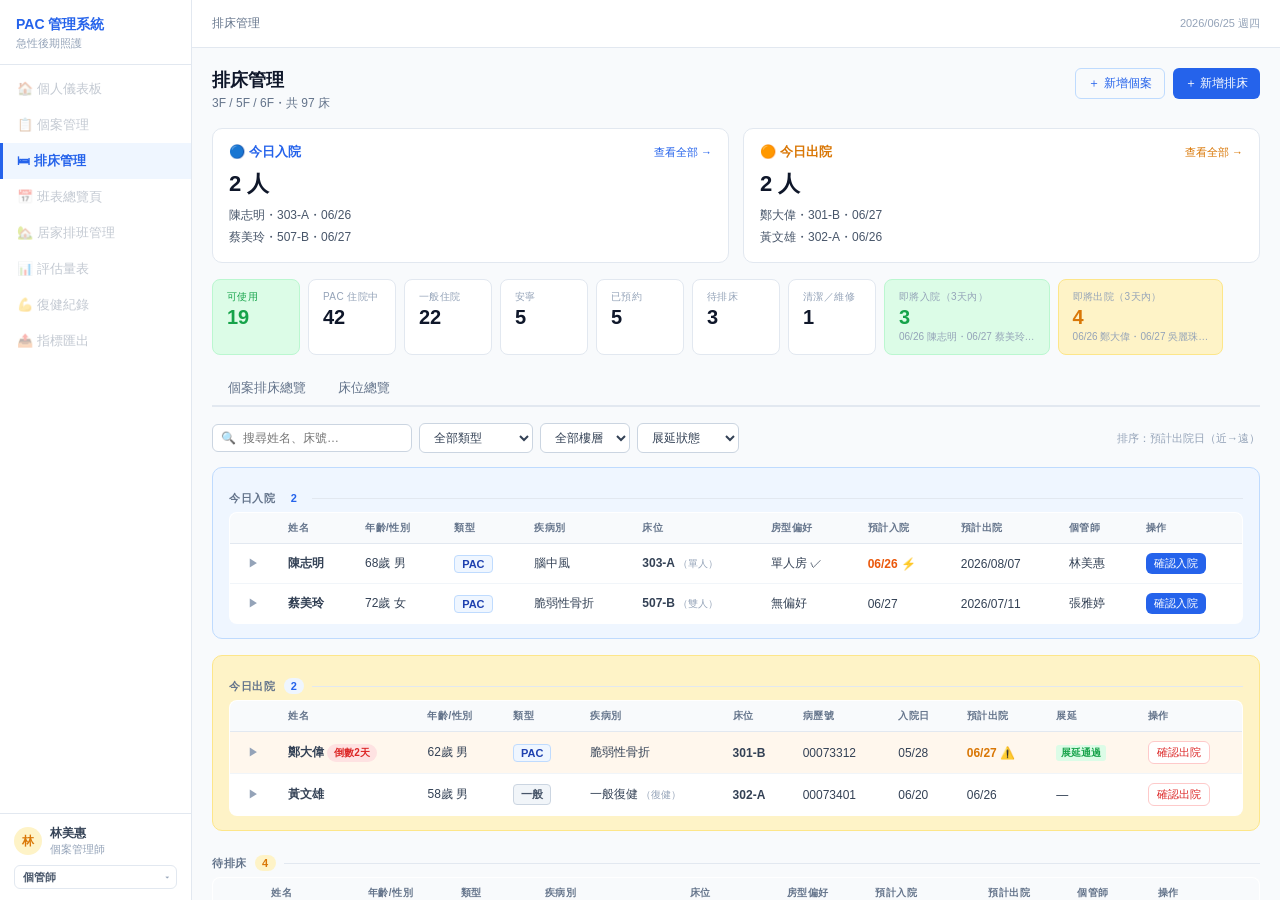
==== index.html @ ad7a5c35 "Rename 排床管理2.html to index.html" ====
<!DOCTYPE html>
<html lang="zh-TW">
<head>
<meta charset="UTF-8">
<title>PAC 排床管理</title>
<style>
*{box-sizing:border-box;margin:0;padding:0}
:root{
  --blue:#2563EB;--blue-l:#EFF6FF;--blue-m:#BFDBFE;--blue-d:#1E40AF;
  --gray-50:#F8FAFC;--gray-100:#F1F5F9;--gray-200:#E2E8F0;--gray-300:#CBD5E1;
  --gray-400:#94A3B8;--gray-500:#64748B;--gray-600:#475569;--gray-700:#334155;--gray-900:#0F172A;
  --green:#16A34A;--green-l:#DCFCE7;--green-m:#BBF7D0;
  --amber:#D97706;--amber-l:#FEF3C7;
  --red:#DC2626;--red-l:#FEE2E2;
  --purple:#7C3AED;--purple-l:#EDE9FE;
  --teal:#0D9488;--teal-l:#CCFBF1;
  --white:#FFFFFF;
  --room:#EBEBEB;
}
body{font-family:-apple-system,BlinkMacSystemFont,'Segoe UI','Noto Sans TC',sans-serif;background:var(--gray-50);color:var(--gray-900);height:100vh;display:flex;overflow:hidden;font-size:14px}
.sidebar{width:192px;min-width:192px;background:var(--white);border-right:1px solid var(--gray-200);display:flex;flex-direction:column}
.logo-wrap{padding:16px 16px 13px;border-bottom:1px solid var(--gray-200)}
.logo-t{font-size:14px;font-weight:700;color:var(--blue)}
.logo-s{font-size:11px;color:var(--gray-400);margin-top:2px}
.nav-wrap{padding:6px 0;flex:1}
.ni{display:flex;align-items:center;gap:8px;padding:9px 14px;font-size:13px;color:var(--gray-500);border-left:3px solid transparent;cursor:default}
.ni.active{background:var(--blue-l);color:var(--blue);font-weight:600;border-left-color:var(--blue)}
.ni.disabled{opacity:.38;cursor:not-allowed}
.sf{padding:11px 14px;border-top:1px solid var(--gray-200)}
.ur{display:flex;align-items:center;gap:8px;margin-bottom:8px}
.uav{width:28px;height:28px;border-radius:50%;display:flex;align-items:center;justify-content:center;font-size:12px;font-weight:700;flex-shrink:0}
.av-m{background:var(--amber-l);color:var(--amber)}.av-n{background:var(--teal-l);color:var(--teal)}.av-a{background:var(--gray-100);color:var(--gray-600)}
.un{font-size:12px;font-weight:600;color:var(--gray-700)}.ur2{font-size:11px;color:var(--gray-400)}
.rw{position:relative}
.rsel{width:100%;padding:5px 24px 5px 8px;border:1px solid var(--gray-200);border-radius:6px;font-size:11px;font-weight:600;color:var(--gray-600);background:var(--white);cursor:pointer;appearance:none;outline:none}
.rarr{position:absolute;right:7px;top:50%;transform:translateY(-50%);font-size:9px;color:var(--gray-400);pointer-events:none}
.main{flex:1;display:flex;flex-direction:column;overflow:hidden}
.topbar{background:var(--white);border-bottom:1px solid var(--gray-200);padding:0 20px;height:48px;display:flex;align-items:center;justify-content:space-between;flex-shrink:0}
.content{flex:1;overflow-y:auto;padding:20px}
.ro-banner{background:var(--teal-l);border:1px solid var(--teal);border-radius:8px;padding:8px 14px;font-size:12px;color:var(--teal);font-weight:600;margin-bottom:14px;display:none;align-items:center;gap:6px}
.ro-banner.show{display:flex}
.btn{display:inline-flex;align-items:center;gap:5px;padding:6px 12px;border-radius:6px;font-size:12px;font-weight:500;border:none;cursor:pointer;transition:all .15s;white-space:nowrap}
.bp{background:var(--blue);color:var(--white)}.bp:hover{background:var(--blue-d)}
.bs{background:var(--white);color:var(--gray-700);border:1px solid var(--gray-300)}.bs:hover{background:var(--gray-50)}
.bg{background:transparent;color:var(--blue);border:1px solid var(--blue-m)}.bg:hover{background:var(--blue-l)}
.bd{background:var(--white);color:var(--red);border:1px solid #FECACA}.bd:hover{background:var(--red-l)}
.btn-sm{padding:5px 10px}.btn-xs{padding:3px 8px;font-size:11px}
.badge{display:inline-flex;align-items:center;padding:2px 7px;border-radius:999px;font-size:11px;font-weight:600}
.bb{background:var(--blue-l);color:var(--blue)}.bg2{background:var(--green-l);color:var(--green)}.ba{background:var(--amber-l);color:var(--amber)}.bgr{background:var(--gray-100);color:var(--gray-500)}.br{background:var(--red-l);color:var(--red)}
.tt-pac{display:inline-flex;align-items:center;padding:2px 7px;border-radius:4px;font-size:11px;font-weight:700;background:var(--blue-l);color:var(--blue-d);border:1px solid var(--blue-m)}
.tt-gen{display:inline-flex;align-items:center;padding:2px 7px;border-radius:4px;font-size:11px;font-weight:700;background:var(--gray-100);color:var(--gray-600);border:1px solid var(--gray-300)}
.tt-hos{display:inline-flex;align-items:center;padding:2px 7px;border-radius:4px;font-size:11px;font-weight:700;background:var(--purple-l);color:var(--purple);border:1px solid #DDD6FE}
.stats-strip{display:flex;gap:8px;margin-bottom:16px;flex-wrap:wrap}
.sc{background:var(--white);border:1px solid var(--gray-200);border-radius:8px;padding:10px 14px;min-width:88px;cursor:pointer;transition:all .15s}
.sc:hover{border-color:var(--blue);box-shadow:0 0 0 3px var(--blue-l)}
.sl{font-size:10px;color:var(--gray-400);text-transform:uppercase;letter-spacing:.04em;margin-bottom:2px}
.sv{font-size:20px;font-weight:700;color:var(--gray-900)}
.ss{font-size:10px;color:var(--gray-400);margin-top:1px}
.sa{border-color:var(--green-m);background:var(--green-l)}.sa .sv,.sa .sl{color:var(--green)}
.si{border-color:var(--green-m);background:var(--green-l)}.si .sv{color:var(--green)}
.so{border-color:#FDE68A;background:var(--amber-l)}.so .sv{color:var(--amber)}
.sw{border-color:#FECACA;background:var(--red-l)}.sw .sv,.sw .sl{color:var(--red)}
.sc.active-filter{outline:2px solid var(--blue);outline-offset:-2px;box-shadow:0 0 0 3px var(--blue-l)}
.tabs{display:flex;border-bottom:2px solid var(--gray-200);margin-bottom:16px}
.tab{padding:8px 16px;font-size:13px;font-weight:500;color:var(--gray-500);cursor:pointer;border-bottom:2px solid transparent;margin-bottom:-2px;transition:all .15s}
.tab.active{color:var(--blue);border-bottom-color:var(--blue);font-weight:600}
.ftabs{display:flex;gap:4px;margin-bottom:16px}
.ft{padding:5px 18px;font-size:12px;font-weight:600;color:var(--gray-500);cursor:pointer;border-radius:6px;border:1px solid var(--gray-200);background:var(--white)}
.ft.active{background:var(--blue);color:var(--white);border-color:var(--blue)}
.vt{display:flex;border:1px solid var(--gray-200);border-radius:6px;overflow:hidden}
.vb{padding:5px 12px;font-size:12px;cursor:pointer;background:var(--white);color:var(--gray-500);border:none}
.vb.active{background:var(--blue);color:var(--white)}
.toolbar{display:flex;gap:7px;margin-bottom:14px;align-items:center;flex-wrap:wrap;justify-content:space-between}
.tl{display:flex;gap:7px;align-items:center;flex-wrap:wrap}
.tr{display:flex;gap:7px;align-items:center}
.sw2{position:relative}.sw2 input{padding:6px 10px 6px 30px;border:1px solid var(--gray-300);border-radius:6px;font-size:12px;outline:none;width:200px}.sw2 input:focus{border-color:var(--blue)}
.si2{position:absolute;left:9px;top:50%;transform:translateY(-50%);color:var(--gray-400);font-size:12px}
select.fs{padding:6px 10px;border:1px solid var(--gray-300);border-radius:6px;font-size:12px;color:var(--gray-700);background:var(--white);cursor:pointer;outline:none}
.legend{display:flex;gap:12px;margin-bottom:14px;flex-wrap:wrap;align-items:center;font-size:11px;color:var(--gray-500)}

/* Room & bed cells */
.floor-sec{margin-bottom:20px}
.floor-lbl{font-size:28px;font-weight:700;color:var(--gray-300);margin-bottom:16px;letter-spacing:-.02em}
.rooms-grid{display:grid;grid-template-columns:repeat(3,1fr);gap:14px}
.room-blk{background:var(--room);border-radius:10px;padding:12px;position:relative}
.room-no{font-size:14px;font-weight:700;color:var(--blue);margin-bottom:8px}
.room-pb{position:absolute;top:8px;right:8px;font-size:9px;font-weight:700;padding:1px 6px;border-radius:3px;background:var(--blue);color:var(--white)}
.beds-g{display:grid;gap:6px}
.beds-g.c2{grid-template-columns:1fr 1fr}
.beds-g.c1{grid-template-columns:1fr}
.bc{position:relative;overflow:hidden;background:var(--white);border-radius:7px;padding:7px 9px;display:flex;align-items:center;gap:7px;cursor:pointer;transition:all .12s;border:2px solid transparent;min-height:42px}
.bc:hover{border-color:var(--blue);box-shadow:0 0 0 2px var(--blue-l)}
.bc.avail{background:var(--gray-100)}.bc.avail:hover{border-color:var(--green);box-shadow:0 0 0 2px var(--green-l)}
.bc.td{border-color:var(--blue)!important}
.bc.sin{border-color:#EA580C!important}
.bc.sou{border-color:var(--purple)!important}
.bc.today-in{border-color:var(--blue)!important}
.bc.today-in::after{content:'🔵';position:absolute;top:2px;right:4px;font-size:9px;line-height:1}
.bc.today-out{border-color:var(--amber)!important}
.bc.today-out::after{content:'🟠';position:absolute;top:2px;right:4px;font-size:9px;line-height:1}
.bc.clean{background:var(--gray-100)}.bc.clean:hover{border-color:var(--gray-400);box-shadow:0 0 0 2px var(--gray-200)}
.bc.filter-dim{opacity:.35}
.bav{width:26px;height:26px;border-radius:50%;flex-shrink:0;display:flex;align-items:center;justify-content:center;font-size:13px}
.av-ml{background:#BFDBFE;color:#1E40AF}.av-fe{background:#FECACA;color:#9F1239}.av-em{background:transparent}.av-cl{background:var(--gray-200);color:var(--gray-500)}
.bi{flex:1;min-width:0}
.bn{font-size:11px;font-weight:600;color:var(--gray-900);white-space:nowrap;overflow:hidden;text-overflow:ellipsis}
.bd2{font-size:10px;color:var(--gray-400);white-space:nowrap;overflow:hidden;text-overflow:ellipsis}
.bl{font-size:11px;font-weight:700;color:var(--gray-400);flex-shrink:0}
.el{font-size:11px;color:var(--gray-400);font-style:italic;white-space:nowrap}

/* Case list */
.sl2{font-size:11px;font-weight:700;color:var(--gray-500);text-transform:uppercase;letter-spacing:.06em;padding:8px 0 6px;margin-top:6px;display:flex;align-items:center;gap:8px}
.today-sec{border-radius:10px;padding:14px 16px;margin-bottom:16px}
.today-sec.in{background:var(--blue-l);border:1px solid var(--blue-m)}
.today-sec.out{background:var(--amber-l);border:1px solid #FDE68A}
.today-sec .sl2{margin-top:0}
.today-sec table.ct{margin-bottom:0}
.sl2::after{content:'';flex:1;height:1px;background:var(--gray-200)}
.ct{width:100%;border-collapse:collapse;font-size:12px;background:var(--white);border-radius:8px;overflow:hidden;border:1px solid var(--gray-200);margin-bottom:14px}
.ct th{text-align:left;padding:8px 12px;background:var(--gray-50);color:var(--gray-500);font-weight:600;font-size:10px;text-transform:uppercase;letter-spacing:.05em;border-bottom:1px solid var(--gray-200)}
.ct td{padding:9px 12px;border-bottom:1px solid var(--gray-100);color:var(--gray-700);vertical-align:middle}
.ct tr:last-child td{border-bottom:none}
.ct tr:hover td{background:var(--gray-50);cursor:pointer}
.ct tr.done td{background:var(--gray-50);color:var(--gray-400)}
.dash-card{background:var(--white);border:1px solid var(--gray-200);border-radius:10px;padding:14px 16px;cursor:pointer;transition:all .15s}
.dash-card:hover{border-color:var(--blue);box-shadow:0 0 0 3px var(--blue-l)}
.xb{background:none;border:none;cursor:pointer;color:var(--gray-400);font-size:11px;padding:2px 5px;border-radius:3px;width:22px}
.xb:hover{background:var(--gray-100);color:var(--gray-600)}
.xrow td{background:var(--gray-50)!important;padding:12px 14px 12px 36px}
.xc{display:grid;grid-template-columns:1fr 1fr 1fr;gap:12px;margin-bottom:10px}
.xc.c2{grid-template-columns:1fr 1fr}
.xf label{font-size:10px;color:var(--gray-400);display:block;margin-bottom:3px;text-transform:uppercase;letter-spacing:.04em}
.xf span{font-size:12px;color:var(--gray-700);font-weight:500}
.xnote{font-size:12px;color:var(--gray-600);background:var(--white);border:1px solid var(--gray-200);border-radius:5px;padding:7px 9px;min-height:40px;width:100%;resize:vertical}
.xact{display:flex;gap:6px;margin-top:10px;padding-top:10px;border-top:1px solid var(--gray-200)}
.xdr{display:flex;align-items:center;gap:8px;margin-top:8px}
.xdr input{padding:5px 8px;border:1px solid var(--gray-300);border-radius:5px;font-size:12px;outline:none}
.tp{display:grid;grid-template-columns:1fr 1fr;gap:10px;margin-top:8px}
.tb{border:1px solid var(--gray-200);border-radius:6px;overflow:hidden}
.thd{padding:6px 10px;background:var(--gray-50);font-size:10px;font-weight:600;color:var(--gray-500);text-transform:uppercase;letter-spacing:.05em;border-bottom:1px solid var(--gray-200)}
.tbd{padding:9px 10px;font-size:11px;line-height:1.75;color:var(--gray-700);min-height:70px}

/* Bed list table */
.blt{width:100%;border-collapse:collapse;font-size:12px;background:var(--white);border-radius:8px;overflow:hidden;border:1px solid var(--gray-200)}
.blt th{text-align:left;padding:8px 12px;background:var(--gray-50);color:var(--gray-500);font-weight:600;font-size:10px;text-transform:uppercase;letter-spacing:.05em;border-bottom:1px solid var(--gray-200)}
.blt td{padding:9px 12px;border-bottom:1px solid var(--gray-100);color:var(--gray-700);vertical-align:middle}
.blt tr:last-child td{border-bottom:none}
.blt tr:hover td{background:var(--gray-50);cursor:pointer}
.blt tr.ar td{background:#F0FDF4}

/* Modal */
.mo{position:fixed;inset:0;background:rgba(15,23,42,.5);display:flex;align-items:center;justify-content:center;z-index:100;backdrop-filter:blur(2px)}
.md{background:var(--white);border-radius:12px;width:560px;max-width:92vw;max-height:88vh;display:flex;flex-direction:column;box-shadow:0 20px 60px rgba(0,0,0,.15)}
.md-lg{width:680px}
.mh{padding:16px 20px 13px;border-bottom:1px solid var(--gray-200);display:flex;align-items:center;justify-content:space-between;flex-shrink:0}
.mt{font-size:15px;font-weight:700}
.mc{width:25px;height:25px;border-radius:5px;border:none;background:var(--gray-100);color:var(--gray-500);cursor:pointer;font-size:13px;display:flex;align-items:center;justify-content:center}
.mc:hover{background:var(--gray-200)}
.mb{padding:16px 20px;overflow-y:auto;flex:1}
.mf{padding:13px 20px;border-top:1px solid var(--gray-200);display:flex;justify-content:flex-end;gap:7px;flex-shrink:0}
.mtabs{display:flex;border-bottom:2px solid var(--gray-200);margin-bottom:16px}
.mtab{padding:8px 13px;font-size:12px;font-weight:500;color:var(--gray-500);cursor:pointer;border-bottom:2px solid transparent;margin-bottom:-2px;transition:all .15s;white-space:nowrap}
.mtab.active{color:var(--blue);border-bottom-color:var(--blue)}
.fg2{display:grid;grid-template-columns:1fr 1fr;gap:12px}
.fg{display:flex;flex-direction:column;gap:5px}
.fg.full{grid-column:1/-1}
.fg label{font-size:12px;font-weight:500;color:var(--gray-600)}
.req{color:var(--red);margin-left:2px}
.fc{padding:7px 10px;border:1px solid var(--gray-300);border-radius:6px;font-size:13px;color:var(--gray-800);background:var(--white);outline:none}
.fc:focus{border-color:var(--blue);box-shadow:0 0 0 3px var(--blue-l)}
select.fc{cursor:pointer}
textarea.fc{resize:vertical;min-height:65px;line-height:1.6}
.bp2{display:grid;grid-template-columns:repeat(5,1fr);gap:7px;margin-top:8px}
.bpc{padding:8px 4px;border-radius:6px;text-align:center;font-size:12px;font-weight:600;cursor:pointer;border:2px solid transparent;transition:all .15s}
.bpc.av{background:var(--green-l);color:var(--green);border-color:var(--green-m)}.bpc.av:hover{border-color:var(--green)}
.bpc.tk{background:var(--gray-100);color:var(--gray-400);cursor:not-allowed}
.bpc.pk{background:var(--blue);color:var(--white);border-color:var(--blue-d)}
.ib{background:var(--blue-l);border-radius:7px;padding:10px 13px;font-size:12px;color:var(--blue-d);margin-bottom:14px}
.dopt{flex:1;padding:10px 8px;border-radius:6px;text-align:center;font-size:12px;font-weight:600;cursor:pointer;border:2px solid transparent}
.dopt.avail{background:var(--green-l);color:var(--green)}
.dopt.clean{background:var(--gray-100);color:var(--gray-600)}
.dopt.sel.avail{border-color:var(--green)}
.dopt.sel.clean{border-color:var(--gray-400)}
.wb{background:var(--amber-l);border-radius:7px;padding:10px 13px;font-size:12px;color:var(--amber);margin-top:12px}
.mw{background:var(--amber-l);border:1px solid #FDE68A;border-radius:6px;padding:8px 12px;font-size:12px;color:var(--amber);margin-top:8px}
.dg{display:grid;grid-template-columns:1fr 1fr 1fr;gap:12px;margin-bottom:14px}
.dg.c2{grid-template-columns:1fr 1fr}
.di label{font-size:10px;color:var(--gray-400);text-transform:uppercase;letter-spacing:.04em;display:block;margin-bottom:3px}
.di span{font-size:13px;font-weight:600;color:var(--gray-900)}
.dv{height:1px;background:var(--gray-100);margin:12px 0}
.ep{background:var(--amber-l);color:var(--amber);font-size:10px;padding:1px 5px;border-radius:3px;font-weight:600;display:inline-block}
.ea{background:var(--green-l);color:var(--green);font-size:10px;padding:1px 5px;border-radius:3px;font-weight:600;display:inline-block}
.cdi{background:#FFEDD5;color:#EA580C;font-size:10px;font-weight:700;padding:2px 6px;border-radius:3px;display:inline-block}
.cdo{background:var(--purple-l);color:var(--purple);font-size:10px;font-weight:700;padding:2px 6px;border-radius:3px;display:inline-block}
.tdtag{background:var(--blue);color:var(--white);font-size:9px;font-weight:700;padding:1px 5px;border-radius:3px;display:inline-block}
.upz{border:2px dashed var(--gray-300);border-radius:8px;padding:24px 20px;text-align:center;color:var(--gray-400);cursor:pointer;transition:all .15s}
.upz:hover{border-color:var(--blue);background:var(--blue-l);color:var(--blue)}
.ph{display:flex;align-items:flex-start;justify-content:space-between;margin-bottom:16px}
.pt{font-size:18px;font-weight:700}.ps{font-size:12px;color:var(--gray-500);margin-top:3px}
.hidden{display:none!important}
</style>
</head>
<body>
<aside class="sidebar">
  <div class="logo-wrap"><div class="logo-t">PAC 管理系統</div><div class="logo-s">急性後期照護</div></div>
  <nav class="nav-wrap">
    <div class="ni disabled">🏠 個人儀表板</div>
    <div class="ni disabled">📋 個案管理</div>
    <div class="ni active">🛏 排床管理</div>
    <div class="ni disabled">📅 班表總覽頁</div>
    <div class="ni disabled">🏡 居家排班管理</div>
    <div class="ni disabled">📊 評估量表</div>
    <div class="ni disabled">💪 復健紀錄</div>
    <div class="ni disabled">📤 指標匯出</div>
  </nav>
  <div class="sf">
    <div class="ur">
      <div class="uav av-m" id="ua">林</div>
      <div><div class="un" id="uname">林美惠</div><div class="ur2" id="urole">個案管理師</div></div>
    </div>
    <div class="rw">
      <select class="rsel" onchange="switchRole(this.value)">
        <option value="mgr">個管師</option>
        <option value="nur">護理師</option>
        <option value="adm">行政</option>
      </select>
      <span class="rarr">▾</span>
    </div>
  </div>
</aside>

<div class="main">
  <div class="topbar">
    <div style="font-size:12px;color:var(--gray-500)">排床管理</div>
    <div style="font-size:11px;color:var(--gray-400)">2026/06/25 週四</div>
  </div>
  <div class="content">
    <div class="ro-banner" id="ro-banner">👁 查看模式・今日異動床位以藍框標示</div>
    <div class="ph">
      <div><div class="pt">排床管理</div><div class="ps">3F / 5F / 6F・共 97 床</div></div>
      <div style="display:flex;gap:8px">
        <button class="btn bg" onclick="openModal('m-newcase')">＋ 新增個案</button>
        <button class="btn bp" id="btn-new" onclick="resetCaseModal();openModal('m-case')">＋ 新增排床</button>
      </div>
    </div>

    <!-- ══ 個人儀表板：預設首頁顯示 ══ -->
    <div id="tc-dash">
      <div style="display:grid;grid-template-columns:1fr 1fr;gap:14px;margin-bottom:16px">
        <div class="dash-card" onclick="goToTodayBeds('in')">
          <div style="display:flex;align-items:center;justify-content:space-between;margin-bottom:8px">
            <div style="font-size:13px;font-weight:700;color:var(--blue)">🔵 今日入院</div>
            <span style="font-size:11px;color:var(--blue)">查看全部 →</span>
          </div>
          <div style="font-size:22px;font-weight:700;color:var(--gray-900);margin-bottom:6px">2 人</div>
          <div style="font-size:12px;color:var(--gray-600);line-height:1.8">陳志明・303-A・06/26<br>蔡美玲・507-B・06/27</div>
        </div>
        <div class="dash-card" onclick="goToTodayBeds('out')">
          <div style="display:flex;align-items:center;justify-content:space-between;margin-bottom:8px">
            <div style="font-size:13px;font-weight:700;color:var(--amber)">🟠 今日出院</div>
            <span style="font-size:11px;color:var(--amber)">查看全部 →</span>
          </div>
          <div style="font-size:22px;font-weight:700;color:var(--gray-900);margin-bottom:6px">2 人</div>
          <div style="font-size:12px;color:var(--gray-600);line-height:1.8">鄭大偉・301-B・06/27<br>黃文雄・302-A・06/26</div>
        </div>
      </div>

      <!-- 統計卡 -->
      <div class="stats-strip">
        <div class="sc sa" onclick="toggleStatFilter('avail',this)"><div class="sl">可使用</div><div class="sv" id="sc-avail">19</div></div>
        <div class="sc" onclick="toggleStatFilter('hosp-pac',this)"><div class="sl">PAC 住院中</div><div class="sv">42</div></div>
        <div class="sc" onclick="toggleStatFilter('hosp-gen',this)"><div class="sl">一般住院</div><div class="sv">22</div></div>
        <div class="sc" onclick="toggleStatFilter('hosp-hos',this)"><div class="sl">安寧</div><div class="sv">5</div></div>
        <div class="sc" onclick="toggleStatFilter('reserved',this)"><div class="sl">已預約</div><div class="sv">5</div></div>
        <div class="sc" onclick="toggleStatFilter('pending',this)"><div class="sl">待排床</div><div class="sv">3</div></div>
        <div class="sc" onclick="toggleStatFilter('clean',this)"><div class="sl">清潔／維修</div><div class="sv">1</div></div>
        <div class="sc si" onclick="toggleStatFilter('soon-in',this)"><div class="sl">即將入院（3天內）</div><div class="sv">3</div><div class="ss">06/26 陳志明・06/27 蔡美玲…</div></div>
        <div class="sc so" onclick="toggleStatFilter('soon-out',this)"><div class="sl">即將出院（3天內）</div><div class="sv">4</div><div class="ss">06/26 鄭大偉・06/27 吳麗珠…</div></div>
      </div>
    </div><!-- /tc-dash -->

    <!-- 主 Tab：個案排床總覽（前）/ 床位總覽（後） -->
    <div class="tabs">
      <div class="tab" id="tab-case" onclick="switchMain(this,'tc-case')">個案排床總覽</div>
      <div class="tab" id="tab-bed" onclick="switchMain(this,'tc-bed')">床位總覽</div>
    </div>

    <!-- ══ 個案排床總覽 ══ -->
    <div id="tc-case">
      <div class="toolbar">
        <div class="tl">
          <div class="sw2"><span class="si2">🔍</span><input placeholder="搜尋姓名、床號…"></div>
          <select class="fs"><option>全部類型</option><option>PAC</option><option>安寧</option><option>一般（復健）</option><option>一般（開刀）</option></select>
          <select class="fs"><option>全部樓層</option><option>3F</option><option>5F</option><option>6F</option></select>
          <select class="fs"><option>展延狀態</option><option>展延申請中</option><option>展延通過</option></select>
        </div>
        <div class="tr"><span style="font-size:11px;color:var(--gray-400)">排序：預計出院日（近→遠）</span></div>
      </div>

      <!-- 今日入院（從已預約分區篩出預計入院日＝今日的個案，獨立分區方便儀表板定位跳轉）-->
      <div class="today-sec in" id="section-today-in">
      <div class="sl2">今日入院 <span class="badge bb" id="badge-today-in">2</span></div>
      <table class="ct">
        <thead><tr><th style="width:24px"></th><th>姓名</th><th>年齡/性別</th><th>類型</th><th>疾病別</th><th>床位</th><th>房型偏好</th><th>預計入院</th><th>預計出院</th><th>個管師</th><th>操作</th></tr></thead>
        <tbody id="today-in-body">
          <tr id="adm-row-303-A" data-soon-in="1" onclick="toggleX('x4')"><td><button class="xb" id="xb4">▶</button></td>
            <td><strong>陳志明</strong></td><td>68歲 男</td><td><span class="tt-pac">PAC</span></td><td>腦中風</td>
            <td><strong>303-A</strong> <span style="font-size:10px;color:var(--gray-400)">（單人）</span></td><td>單人房 ✓</td>
            <td><span style="color:#EA580C;font-weight:600">06/26 ⚡</span></td><td>2026/08/07</td><td>林美惠</td>
            <td><button class="btn bp btn-xs" onclick="event.stopPropagation();admitByBedNo('303-A')">確認入院</button></td>
          </tr>
          <tr id="x4" class="xrow hidden"><td colspan="11">
            <div class="xc"><div class="xf"><label>病歷號</label><span>00073450</span></div><div class="xf"><label>主治醫師</label><span>王主任（神經內科）</span></div><div class="xf"><label>PAC療程</label><span>腦中風・6週・預計出院 2026/08/07</span></div><div class="xf"><label>家屬</label><span>陳小明（兒子）</span></div><div class="xf"><label>家屬電話</label><span>0912-345-678 <button class="btn btn-xs bg" onclick="alert('已複製')">複製</button></span></div><div class="xf"><label>房型配對</label><span>單人房 ✓ 符合偏好</span></div></div>
            <div class="xact"><button class="btn bg btn-xs" onclick="alert('前往個案管理：陳志明')">前往個案管理 →</button><button class="btn bp btn-xs" onclick="admitByBedNo('303-A')">確認入院</button><button class="btn bd btn-xs" onclick="alert('已取消預約，床位 303-A 釋出')">取消預約</button></div>
            <div class="xf" style="margin-top:10px"><label>備註</label></div><textarea class="xnote" placeholder="點擊輸入備註…"></textarea>
          </td></tr>
          <tr id="adm-row-507-B" data-soon-in="1" onclick="toggleX('x5')"><td><button class="xb" id="xb5">▶</button></td>
            <td><strong>蔡美玲</strong></td><td>72歲 女</td><td><span class="tt-pac">PAC</span></td><td>脆弱性骨折</td>
            <td><strong>507-B</strong> <span style="font-size:10px;color:var(--gray-400)">（雙人）</span></td><td>無偏好</td>
            <td>06/27</td><td>2026/07/11</td><td>張雅婷</td>
            <td><button class="btn bp btn-xs" onclick="event.stopPropagation();admitByBedNo('507-B')">確認入院</button></td>
          </tr>
          <tr id="x5" class="xrow hidden"><td colspan="11">
            <div class="xc"><div class="xf"><label>病歷號</label><span>00073521</span></div><div class="xf"><label>主治醫師</label><span>林醫師（骨科）</span></div><div class="xf"><label>PAC療程</label><span>脆弱性骨折・2週・預計出院 2026/07/11</span></div><div class="xf"><label>家屬</label><span>蔡小芳（女兒）</span></div><div class="xf"><label>家屬電話</label><span>0923-456-789 <button class="btn btn-xs bg" onclick="alert('已複製')">複製</button></span></div><div class="xf"><label>房型配對</label><span>無偏好（雙人房）</span></div></div>
            <div class="xact"><button class="btn bg btn-xs" onclick="alert('前往個案管理：蔡美玲')">前往個案管理 →</button><button class="btn bp btn-xs" onclick="admitByBedNo('507-B')">確認入院</button><button class="btn bd btn-xs" onclick="alert('已取消預約，床位 507-B 釋出')">取消預約</button></div>
            <div class="xf" style="margin-top:10px"><label>備註</label></div><textarea class="xnote" placeholder="點擊輸入備註…"></textarea>
          </td></tr>
        </tbody>
      </table>
      </div>

      <!-- 今日出院（從住院中分區篩出預計出院日＝今日的個案，獨立分區方便儀表板定位跳轉）-->
      <div class="today-sec out" id="section-today-out">
      <div class="sl2">今日出院 <span class="badge bb" id="badge-today-out">2</span></div>
      <table class="ct">
        <thead><tr><th style="width:24px"></th><th>姓名</th><th>年齡/性別</th><th>類型</th><th>疾病別</th><th>床位</th><th>病歷號</th><th>入院日</th><th>預計出院</th><th>展延</th><th>操作</th></tr></thead>
        <tbody id="today-out-body">
          <tr id="dis-row-301-B" data-soon-out="1" onclick="toggleX('x6')" style="background:#FFF7ED">
            <td><button class="xb" id="xb6">▶</button></td>
            <td><strong>鄭大偉</strong> <span class="badge br" style="font-size:10px">倒數2天</span></td><td>62歲 男</td>
            <td><span class="tt-pac">PAC</span></td><td>脆弱性骨折</td><td><strong>301-B</strong></td><td>00073312</td>
            <td>05/28</td><td style="color:var(--amber);font-weight:600">06/27 ⚠️</td>
            <td><span class="ea">展延通過</span></td>
            <td><button class="btn bd btn-xs" onclick="event.stopPropagation();openDischargeConfirm(null,'301-B','鄭大偉')">確認出院</button></td>
          </tr>
          <tr id="x6" class="xrow hidden"><td colspan="11">
            <div class="xc"><div class="xf"><label>病歷號</label><span>00073312</span></div><div class="xf"><label>主治醫師</label><span>陳醫師（復健科）</span></div><div class="xf"><label>照護週數</label><span>第 4 週 / 3 週療程（展延後）</span></div><div class="xf"><label>家屬</label><span>鄭小芳（配偶）</span></div><div class="xf"><label>家屬電話</label><span>0956-123-456 <button class="btn btn-xs bg" onclick="alert('已複製')">複製</button></span></div><div class="xf"><label>房型</label><span>雙人房（301病室）</span></div></div>
            <div style="margin-top:8px"><div class="xf"><label>展延通過・預計出院日更新</label></div>
            <div class="xdr"><input type="date" value="2026-07-12"><button class="btn bp btn-xs" onclick="alert('預計出院日已更新為 2026/07/12，已同步個案管理')">確認新日期</button><span style="font-size:11px;color:var(--gray-400)">原始：06/27</span></div></div>
            <div class="tp" style="margin-top:8px"><div class="tb"><div class="thd">英文</div><div class="tbd">Right hip fracture s/p ORIF. PAC rehab progressing well.</div></div><div class="tb"><div class="thd">中文</div><div class="tbd">右髖骨折術後，PAC 復健進行順利，下肢功能持續改善。</div></div></div>
            <div class="xact"><button class="btn bg btn-xs" onclick="alert('前往個案管理：鄭大偉')">前往個案管理 →</button><button class="btn bg btn-xs" onclick="openModal('m-edit')">編輯排床</button><button class="btn bd btn-xs" onclick="openDischargeConfirm(null,'301-B','鄭大偉')">確認出院</button></div>
            <div class="xf" style="margin-top:10px"><label>備註</label></div><textarea class="xnote">展延通過至 07/12，若功能持續改善可提早出院。</textarea>
          </td></tr>
          <tr id="dis-row-302-A" data-soon-out="1" onclick="toggleX('x8')">
            <td><button class="xb" id="xb8">▶</button></td>
            <td><strong>黃文雄</strong></td><td>58歲 男</td>
            <td><span class="tt-gen">一般</span></td><td>一般復健 <span style="font-size:10px;color:var(--gray-400)">（復健）</span></td>
            <td><strong>302-A</strong></td><td>00073401</td><td>06/20</td><td>06/26</td><td>—</td>
            <td><button class="btn bd btn-xs" onclick="event.stopPropagation();openDischargeConfirm(null,'302-A','黃文雄')">確認出院</button></td>
          </tr>
          <tr id="x8" class="xrow hidden"><td colspan="11">
            <div class="xc c2"><div class="xf"><label>病歷號</label><span>00073401</span></div><div class="xf"><label>主治醫師</label><span>張醫師（骨科）</span></div><div class="xf"><label>家屬</label><span>黃小玲（女兒）</span></div><div class="xf"><label>家屬電話</label><span>0945-678-901 <button class="btn btn-xs bg" onclick="alert('已複製')">複製</button></span></div></div>
            <div class="xact"><button class="btn bg btn-xs" onclick="openModal('m-edit')">編輯排床</button><button class="btn bd btn-xs" onclick="openDischargeConfirm(null,'302-A','黃文雄')">確認出院</button></div>
            <div class="xf" style="margin-top:10px"><label>備註</label></div><textarea class="xnote" placeholder="點擊輸入備註…"></textarea>
          </td></tr>
        </tbody>
      </table>
      </div>

      <!-- 待排床 -->
      <div class="sl2" id="hdr-pending">待排床 <span class="badge ba" id="badge-pending">4</span></div>
      <table class="ct">
        <thead><tr><th style="width:24px"></th><th>姓名</th><th>年齡/性別</th><th>類型</th><th>疾病別</th><th>床位</th><th>房型偏好</th><th>預計入院</th><th>預計出院</th><th>個管師</th><th>操作</th></tr></thead>
        <tbody id="pending-body">
          <tr id="pend-row-t1" data-soon-in="1" onclick="toggleX('xt1')"><td><button class="xb" id="xbt1">▶</button></td>
            <td><strong>排床測試</strong></td><td>68歲 男</td><td><span class="tt-pac">PAC</span></td><td>脆弱性骨折</td>
            <td style="color:var(--amber)">尚未安排</td><td>無偏好</td>
            <td>2026/06/27</td><td>—</td><td>林美惠</td>
            <td><button class="btn bp btn-xs" onclick="event.stopPropagation();openCaseModal('t1')">安排床位</button></td>
          </tr>
          <tr id="xt1" class="xrow hidden"><td colspan="11">
            <div class="xc"><div class="xf"><label>病歷號</label><span>00099999</span></div><div class="xf"><label>主治醫師</label><span>許醫師（骨科）</span></div><div class="xf"><label>PAC療程</label><span>脆弱性骨折・14天（2週）</span></div><div class="xf"><label>家屬</label><span>陳小華（女兒）</span></div><div class="xf"><label>家屬電話</label><span>0966-777-888</span></div><div class="xf"><label>房型偏好</label><span>無偏好</span></div></div>
            <div class="xact"><button class="btn bg btn-xs" onclick="alert('前往個案管理：排床測試')">前往個案管理 →</button><button class="btn bp btn-xs" onclick="openCaseModal('t1')">安排床位</button></div>
            <div class="xf" style="margin-top:10px"><label>備註</label></div><textarea class="xnote" placeholder="點擊輸入備註…"></textarea>
          </td></tr>
          <tr data-soon-in="1" onclick="toggleX('x1')"><td><button class="xb" id="xb1">▶</button></td>
            <td><strong>陳志明</strong></td><td>68歲 男</td><td><span class="tt-pac">PAC</span></td><td>腦中風</td>
            <td style="color:var(--amber)">尚未安排</td><td>單人房</td>
            <td><span style="color:#EA580C;font-weight:600">06/26 ⚡</span></td><td>—</td><td>林美惠</td>
            <td><button class="btn bp btn-xs" onclick="event.stopPropagation();openCaseModal('p1')">安排床位</button></td>
          </tr>
          <tr id="x1" class="xrow hidden"><td colspan="11">
            <div class="xc"><div class="xf"><label>病歷號</label><span>00073450</span></div><div class="xf"><label>主治醫師</label><span>王主任（神經內科）</span></div><div class="xf"><label>PAC療程</label><span>腦中風・42天（6週）</span></div><div class="xf"><label>家屬</label><span>陳小明（兒子）</span></div><div class="xf"><label>家屬電話</label><span>0912-345-678</span></div><div class="xf"><label>房型偏好</label><span>單人房</span></div></div>
            <div class="tp"><div class="tb"><div class="thd">英文原文</div><div class="tbd">Left MCA infarction with right hemiparesis. Stable for PAC rehab.</div></div><div class="tb"><div class="thd">中文</div><div class="tbd">左側大腦中動脈梗塞合併右側偏癱，狀況穩定，適合 PAC 復健計畫。</div></div></div>
            <div class="xact"><button class="btn bg btn-xs" onclick="alert('前往個案管理：陳志明')">前往個案管理 →</button><button class="btn bp btn-xs" onclick="openCaseModal('p1')">安排床位</button></div>
            <div class="xf" style="margin-top:10px"><label>備註</label></div><textarea class="xnote" placeholder="點擊輸入備註…"></textarea>
          </td></tr>
          <tr data-soon-in="1" onclick="toggleX('x2')"><td><button class="xb" id="xb2">▶</button></td>
            <td><strong>蔡美玲</strong></td><td>72歲 女</td><td><span class="tt-pac">PAC</span></td><td>脆弱性骨折</td>
            <td style="color:var(--amber)">尚未安排</td><td>無偏好</td><td>06/27</td><td>—</td><td>張雅婷</td>
            <td><button class="btn bp btn-xs" onclick="event.stopPropagation();openCaseModal('p2')">安排床位</button></td>
          </tr>
          <tr id="x2" class="xrow hidden"><td colspan="11">
            <div class="xc"><div class="xf"><label>病歷號</label><span>00073521</span></div><div class="xf"><label>主治醫師</label><span>林醫師（骨科）</span></div><div class="xf"><label>PAC療程</label><span>脆弱性骨折・14天（2週）</span></div><div class="xf"><label>家屬</label><span>蔡小芳（女兒）</span></div><div class="xf"><label>家屬電話</label><span>0923-456-789</span></div><div class="xf"><label>房型偏好</label><span>無偏好</span></div></div>
            <div class="xact"><button class="btn bg btn-xs" onclick="alert('前往個案管理：蔡美玲')">前往個案管理 →</button><button class="btn bp btn-xs" onclick="openCaseModal('p2')">安排床位</button></div>
            <div class="xf" style="margin-top:10px"><label>備註</label></div><textarea class="xnote" placeholder="點擊輸入備註…"></textarea>
          </td></tr>
          <tr onclick="toggleX('x3')"><td><button class="xb" id="xb3">▶</button></td>
            <td><strong>黃建國</strong></td><td>55歲 男</td><td><span class="tt-pac">PAC</span></td><td>創傷性神經損傷</td>
            <td style="color:var(--amber)">尚未安排</td><td>雙人房</td><td>06/30</td><td>—</td><td>林美惠</td>
            <td><button class="btn bp btn-xs" onclick="event.stopPropagation();openCaseModal('p3')">安排床位</button></td>
          </tr>
          <tr id="x3" class="xrow hidden"><td colspan="11">
            <div class="xc"><div class="xf"><label>病歷號</label><span>00073498</span></div><div class="xf"><label>主治醫師</label><span>陳醫師（復健科）</span></div><div class="xf"><label>PAC療程</label><span>創傷性神經損傷・42天（6週）</span></div><div class="xf"><label>家屬</label><span>黃美珠（配偶）</span></div><div class="xf"><label>家屬電話</label><span>0934-567-890</span></div><div class="xf"><label>房型偏好</label><span>雙人房</span></div></div>
            <div class="xact"><button class="btn bg btn-xs" onclick="alert('前往個案管理：黃建國')">前往個案管理 →</button><button class="btn bp btn-xs" onclick="openCaseModal('p3')">安排床位</button></div>
            <div class="xf" style="margin-top:10px"><label>備註</label></div><textarea class="xnote" placeholder="點擊輸入備註…"></textarea>
          </td></tr>
        </tbody>
      </table>

      <!-- 已預約（今日入院者已獨立分區，此處為其餘非今日的已預約個案） -->
      <div class="sl2" id="hdr-reserved">已預約 <span class="badge bb" id="badge-reserved">0</span></div>
      <table class="ct" id="tbl-reserved">
        <thead><tr><th style="width:24px"></th><th>姓名</th><th>年齡/性別</th><th>類型</th><th>疾病別</th><th>床位</th><th>房型偏好</th><th>預計入院</th><th>預計出院</th><th>個管師</th><th>操作</th></tr></thead>
        <tbody id="reserved-body">
          <tr id="reserved-empty" style="cursor:default"><td colspan="11" style="text-align:center;color:var(--gray-400);padding:14px">目前沒有其他已預約個案</td></tr>
        </tbody>
      </table>

      <!-- 住院中 -->
      <div class="sl2" id="hdr-hosp">住院中 <span class="badge bb">3</span></div>
      <table class="ct">
        <thead><tr><th style="width:24px"></th><th>姓名</th><th>年齡/性別</th><th>類型</th><th>疾病別</th><th>床位</th><th>病歷號</th><th>入院日</th><th>預計出院</th><th>展延</th><th>操作</th></tr></thead>
        <tbody id="hosp-body">
          <tr data-soon-out="1" onclick="toggleX('x7')">
            <td><button class="xb" id="xb7">▶</button></td>
            <td><strong>吳麗珠</strong> <span class="tdtag">今日更新</span></td><td>70歲 女</td>
            <td><span class="tt-pac">PAC</span></td><td>腦中風</td><td><strong>303-B</strong></td><td>00073289</td>
            <td>06/05</td><td>06/27</td><td><span class="ep">展延申請中</span></td>
            <td><button class="btn bg btn-xs" onclick="event.stopPropagation();openModal('m-edit')">編輯</button></td>
          </tr>
          <tr id="x7" class="xrow hidden"><td colspan="11">
            <div class="xc"><div class="xf"><label>病歷號</label><span>00073289</span></div><div class="xf"><label>主治醫師</label><span>王主任（神經內科）</span></div><div class="xf"><label>照護週數</label><span>第 3 週 / 6 週</span></div><div class="xf"><label>家屬</label><span>吳建志（兒子）</span></div><div class="xf"><label>家屬電話</label><span>0967-234-567 <button class="btn btn-xs bg" onclick="alert('已複製')">複製</button></span></div><div class="xf"><label>房型</label><span>雙人房（303病室）</span></div></div>
            <div class="tp" style="margin-top:8px"><div class="tb"><div class="thd">英文</div><div class="tbd">Left MCA infarction. Extension application submitted 06/25.</div></div><div class="tb"><div class="thd">中文</div><div class="tbd">左側大腦中動脈梗塞，展延申請已於 06/25 送出。</div></div></div>
            <div class="xact"><button class="btn bg btn-xs" onclick="alert('前往個案管理：吳麗珠')">前往個案管理 →</button><button class="btn bg btn-xs" onclick="openModal('m-edit')">編輯排床</button><button class="btn bd btn-xs" onclick="openDischargeConfirm(null,'303-B','吳麗珠')">確認出院</button></div>
            <div class="xf" style="margin-top:10px"><label>備註</label></div><textarea class="xnote">今日更新：展延申請已送出，等待健保署回覆。</textarea>
          </td></tr>
          <tr onclick="toggleX('x9')">
            <td><button class="xb" id="xb9">▶</button></td>
            <td><strong>林淑美</strong></td><td>81歲 女</td>
            <td><span class="tt-hos">安寧</span></td><td>末期癌症（肺癌）</td>
            <td><strong>309-A</strong></td><td>00073355</td><td>06/01</td><td>—</td><td>—</td>
            <td><button class="btn bg btn-xs" onclick="event.stopPropagation();openModal('m-edit')">編輯</button></td>
          </tr>
          <tr id="x9" class="xrow hidden"><td colspan="11">
            <div class="xc c2"><div class="xf"><label>病歷號</label><span>00073355</span></div><div class="xf"><label>主治醫師</label><span>李醫師（安寧科）</span></div><div class="xf"><label>家屬</label><span>林大明（兒子）</span></div><div class="xf"><label>家屬電話</label><span>0978-345-678 <button class="btn btn-xs bg" onclick="alert('已複製')">複製</button></span></div></div>
            <div class="xact"><button class="btn bg btn-xs" onclick="openModal('m-edit')">編輯排床</button><button class="btn bd btn-xs" onclick="openDischargeConfirm(null,'309-A','林淑美')">確認出院</button></div>
            <div class="xf" style="margin-top:10px"><label>備註</label></div><textarea class="xnote" placeholder="點擊輸入備註…"></textarea>
          </td></tr>
          <tr data-soon-out="1" onclick="toggleX('xa')">
            <td><button class="xb" id="xbxa">▶</button></td>
            <td><strong>張志豪</strong></td><td>45歲 男</td>
            <td><span class="tt-gen">一般</span></td><td>外科開刀 <span style="font-size:10px;color:var(--gray-400)">（開刀）</span></td>
            <td><strong>605-A</strong></td><td>00073480</td><td>06/23</td><td>06/26</td><td>—</td>
            <td><button class="btn bg btn-xs" onclick="event.stopPropagation();openModal('m-edit')">編輯</button></td>
          </tr>
          <tr id="xa" class="xrow hidden"><td colspan="11">
            <div class="xc c2"><div class="xf"><label>病歷號</label><span>00073480</span></div><div class="xf"><label>主治醫師</label><span>趙醫師（外科）</span></div><div class="xf"><label>家屬</label><span>張美惠（配偶）</span></div><div class="xf"><label>家屬電話</label><span>0912-999-888 <button class="btn btn-xs bg" onclick="alert('已複製')">複製</button></span></div></div>
            <div class="xact"><button class="btn bg btn-xs" onclick="openModal('m-edit')">編輯排床</button><button class="btn bd btn-xs" onclick="openDischargeConfirm(null,'605-A','張志豪')">確認出院</button></div>
            <div class="xf" style="margin-top:10px"><label>備註</label></div><textarea class="xnote" placeholder="點擊輸入備註…"></textarea>
          </td></tr>
        </tbody>
      </table>

      <!-- 已出院（近期已完成確認出院動作的個案，樣式淡化表示已結束）-->
      <div class="sl2">已出院 <span class="badge bgr" id="badge-discharged">2</span></div>
      <table class="ct">
        <thead><tr><th style="width:24px"></th><th>姓名</th><th>年齡/性別</th><th>類型</th><th>疾病別</th><th>床位</th><th>病歷號</th><th>入院日</th><th>出院日</th><th>備註</th><th>操作</th></tr></thead>
        <tbody id="discharged-body">
          <tr class="done" style="cursor:default">
            <td></td><td><strong>許大同</strong></td><td>66歲 男</td>
            <td><span class="tt-gen">一般</span></td><td>外科開刀</td><td>506-A</td><td>00073199</td>
            <td>06/10</td><td>06/24</td><td>依醫囑安排返家</td><td>—</td>
          </tr>
          <tr class="done" style="cursor:default">
            <td></td><td><strong>王美惠</strong></td><td>73歲 女</td>
            <td><span class="tt-pac">PAC</span></td><td>脆弱性骨折</td><td>512-B</td><td>00073205</td>
            <td>05/20</td><td>06/23</td><td>正常結案，功能恢復良好</td><td>—</td>
          </tr>
        </tbody>
      </table>
    </div><!-- /tc-case -->

    <!-- ══ 床位總覽 ══ -->
    <div id="tc-bed" class="hidden">
      <div class="toolbar">
        <div class="tl">
          <div class="ftabs">
            <div class="ft active" onclick="switchFloor(this,'f3')">3F</div>
            <div class="ft" onclick="switchFloor(this,'f5')">5F</div>
            <div class="ft" onclick="switchFloor(this,'f6')">6F</div>
          </div>
          <select class="fs"><option>全部類型</option><option>PAC</option><option>安寧</option><option>一般</option><option>空床</option></select>
        </div>
        <div class="tr">
          <div class="vt">
            <button class="vb active" id="vbg" onclick="switchView('grid')">▦ 病室</button>
            <button class="vb" id="vbl" onclick="switchView('list')">☰ 列表</button>
          </div>
        </div>
      </div>

      <!-- 圖例 -->
      <div class="legend">
        <span><span style="width:10px;height:10px;border-radius:50%;background:#BFDBFE;display:inline-block;margin-right:3px"></span>男</span>
        <span><span style="width:10px;height:10px;border-radius:50%;background:#FECACA;display:inline-block;margin-right:3px"></span>女</span>
        <span style="border-left:2px solid #EA580C;padding-left:6px">橘框 = 3天內入院</span>
        <span style="border-left:2px solid var(--purple);padding-left:6px">紫框 = 3天內出院</span>
        <span style="border-left:2px solid var(--blue);padding-left:6px">藍框 = 今日更新</span>
        <span style="background:var(--blue);color:var(--white);font-size:9px;font-weight:700;padding:1px 5px;border-radius:3px">PAC</span>= PAC 專用病室
      </div>

      <div id="vgrid">
        <!-- 3F -->
        <div id="f3" class="floor-sec">
          <div class="floor-lbl">3F</div>
          <div class="rooms-grid">

            <!-- 301：4床ABCD -->
            <div class="room-blk"><div class="room-pb">PAC</div><div class="room-no">301 <span style="font-size:11px;color:var(--gray-400);font-weight:400">4人房</span></div>
              <div class="beds-g c2">
                <div class="bc sou" onclick="openModal('m-dpac')"><div class="bav av-ml">👤</div><div class="bi"><div class="bn">李文雄(75)</div><div class="bd2">腦中風</div></div><div class="bl">A</div></div>
                <div class="bc sou today-out" onclick="openModal('m-dpac')"><div class="bav av-ml">👤</div><div class="bi"><div class="bn">鄭大偉(62)</div><div class="bd2">脆弱性骨折</div></div><div class="bl">B</div></div>
                <div class="bc" onclick="openModal('m-dpac')"><div class="bav av-fe">👤</div><div class="bi"><div class="bn">王秀美(68)</div><div class="bd2">衰弱高齡</div></div><div class="bl">C</div></div>
                <div class="bc" onclick="openModal('m-dpac')"><div class="bav av-ml">👤</div><div class="bi"><div class="bn">林建志(71)</div><div class="bd2">腦中風</div></div><div class="bl">D</div></div>
              </div>
            </div>

            <!-- 302：5床ABCDE -->
            <div class="room-blk"><div class="room-no">302 <span style="font-size:11px;color:var(--gray-400);font-weight:400">5人房</span></div>
              <div class="beds-g c2">
                <div class="bc today-out" onclick="openModal('m-dgen')"><div class="bav av-ml">👤</div><div class="bi"><div class="bn">黃文雄(58)</div><div class="bd2">一般復健</div></div><div class="bl">A</div></div>
                <div class="bc avail" onclick="openBedModalFromEl(this)"><div class="bav av-em"></div><div class="bi"><div class="el">(空床)</div></div><div class="bl">B</div></div>
                <div class="bc" onclick="openModal('m-dgen')"><div class="bav av-fe">👤</div><div class="bi"><div class="bn">陳淑美(55)</div><div class="bd2">內科住院</div></div><div class="bl">C</div></div>
                <div class="bc avail" onclick="openBedModalFromEl(this)"><div class="bav av-em"></div><div class="bi"><div class="el">(空床)</div></div><div class="bl">D</div></div>
                <div class="bc avail" onclick="openBedModalFromEl(this)"><div class="bav av-em"></div><div class="bi"><div class="el">(空床)</div></div><div class="bl">E</div></div>
              </div>
            </div>

            <!-- 303：2床AB，PAC -->
            <div class="room-blk"><div class="room-pb">PAC</div><div class="room-no">303 <span style="font-size:11px;color:var(--gray-400);font-weight:400">2人房</span></div>
              <div class="beds-g c2">
                <div class="bc td sin today-in" onclick="openModal('m-dres')"><div class="bav av-ml">👤</div><div class="bi"><div class="bn">陳志明(68)</div><div class="bd2">已預約</div></div><div class="bl">A</div></div>
                <div class="bc td" onclick="openModal('m-dpac')"><div class="bav av-fe">👤</div><div class="bi"><div class="bn">吳麗珠(70)</div><div class="bd2">腦中風</div></div><div class="bl">B</div></div>
              </div>
            </div>

            <!-- 305：2床AB -->
            <div class="room-blk"><div class="room-no">305 <span style="font-size:11px;color:var(--gray-400);font-weight:400">2人房</span></div>
              <div class="beds-g c2">
                <div class="bc avail" onclick="openBedModalFromEl(this)"><div class="bav av-em"></div><div class="bi"><div class="el">(空床)</div></div><div class="bl">A</div></div>
                <div class="bc" onclick="openModal('m-dpac')"><div class="bav av-ml">👤</div><div class="bi"><div class="bn">許志豪(63)</div><div class="bd2">創傷性神經損傷</div></div><div class="bl">B</div></div>
              </div>
            </div>

            <!-- 306：2床AB -->
            <div class="room-blk"><div class="room-no">306 <span style="font-size:11px;color:var(--gray-400);font-weight:400">2人房</span></div>
              <div class="beds-g c2">
                <div class="bc" onclick="openModal('m-dpac')"><div class="bav av-ml">👤</div><div class="bi"><div class="bn">趙大明(77)</div><div class="bd2">衰弱高齡</div></div><div class="bl">A</div></div>
                <div class="bc" onclick="openModal('m-dpac')"><div class="bav av-fe">👤</div><div class="bi"><div class="bn">劉淑芬(66)</div><div class="bd2">腦中風</div></div><div class="bl">B</div></div>
              </div>
            </div>

            <!-- 307：5床ABCDE -->
            <div class="room-blk"><div class="room-no">307 <span style="font-size:11px;color:var(--gray-400);font-weight:400">5人房</span></div>
              <div class="beds-g c2">
                <div class="bc" onclick="openModal('m-dgen')"><div class="bav av-ml">👤</div><div class="bi"><div class="bn">郭志強(52)</div><div class="bd2">一般復健</div></div><div class="bl">A</div></div>
                <div class="bc" onclick="openModal('m-dgen')"><div class="bav av-ml">👤</div><div class="bi"><div class="bn">蔡建宏(60)</div><div class="bd2">外科開刀</div></div><div class="bl">B</div></div>
                <div class="bc" onclick="openModal('m-dgen')"><div class="bav av-fe">👤</div><div class="bi"><div class="bn">陳秀英(48)</div><div class="bd2">內科住院</div></div><div class="bl">C</div></div>
                <div class="bc" onclick="openModal('m-dgen')"><div class="bav av-ml">👤</div><div class="bi"><div class="bn">吳國雄(55)</div><div class="bd2">一般復健</div></div><div class="bl">D</div></div>
                <div class="bc avail" onclick="openBedModalFromEl(this)"><div class="bav av-em"></div><div class="bi"><div class="el">(空床)</div></div><div class="bl">E</div></div>
              </div>
            </div>

            <!-- 308：5床ABCDE -->
            <div class="room-blk"><div class="room-pb">PAC</div><div class="room-no">308 <span style="font-size:11px;color:var(--gray-400);font-weight:400">5人房</span></div>
              <div class="beds-g c2">
                <div class="bc avail" onclick="openBedModalFromEl(this)"><div class="bav av-em"></div><div class="bi"><div class="el">(空床)</div></div><div class="bl">A</div></div>
                <div class="bc" onclick="openModal('m-dpac')"><div class="bav av-ml">👤</div><div class="bi"><div class="bn">張明德(59)</div><div class="bd2">腦中風</div></div><div class="bl">B</div></div>
                <div class="bc" onclick="openModal('m-dpac')"><div class="bav av-fe">👤</div><div class="bi"><div class="bn">林美君(73)</div><div class="bd2">衰弱高齡</div></div><div class="bl">C</div></div>
                <div class="bc" onclick="openModal('m-dpac')"><div class="bav av-ml">👤</div><div class="bi"><div class="bn">黃正雄(65)</div><div class="bd2">脆弱性骨折</div></div><div class="bl">D</div></div>
                <div class="bc avail" onclick="openBedModalFromEl(this)"><div class="bav av-em"></div><div class="bi"><div class="el">(空床)</div></div><div class="bl">E</div></div>
              </div>
            </div>

            <!-- 309：2床AB -->
            <div class="room-blk"><div class="room-no">309 <span style="font-size:11px;color:var(--gray-400);font-weight:400">2人房</span></div>
              <div class="beds-g c2">
                <div class="bc" onclick="openModal('m-dgen')"><div class="bav av-fe">👤</div><div class="bi"><div class="bn">林淑美(81)</div><div class="bd2">安寧</div></div><div class="bl">A</div></div>
                <div class="bc" onclick="openModal('m-dpac')"><div class="bav av-ml">👤</div><div class="bi"><div class="bn">陳志豪(67)</div><div class="bd2">腦中風</div></div><div class="bl">B</div></div>
              </div>
            </div>

            <!-- 310：2床AB -->
            <div class="room-blk"><div class="room-no">310 <span style="font-size:11px;color:var(--gray-400);font-weight:400">2人房</span></div>
              <div class="beds-g c2">
                <div class="bc" onclick="openModal('m-dpac')"><div class="bav av-ml">👤</div><div class="bi"><div class="bn">許國棟(69)</div><div class="bd2">創傷性神經損傷</div></div><div class="bl">A</div></div>
                <div class="bc" onclick="openModal('m-dpac')"><div class="bav av-fe">👤</div><div class="bi"><div class="bn">吳淑華(74)</div><div class="bd2">衰弱高齡</div></div><div class="bl">B</div></div>
              </div>
            </div>

            <!-- 311：2床AB -->
            <div class="room-blk"><div class="room-no">311 <span style="font-size:11px;color:var(--gray-400);font-weight:400">2人房</span></div>
              <div class="beds-g c2">
                <div class="bc" onclick="openModal('m-dpac')"><div class="bav av-ml">👤</div><div class="bi"><div class="bn">陳大明(80)</div><div class="bd2">腦中風</div></div><div class="bl">A</div></div>
                <div class="bc" onclick="openModal('m-dpac')"><div class="bav av-fe">👤</div><div class="bi"><div class="bn">王淑芬(58)</div><div class="bd2">脆弱性骨折</div></div><div class="bl">B</div></div>
              </div>
            </div>

            <!-- 312：單床A -->
            <div class="room-blk"><div class="room-pb">PAC</div><div class="room-no">312 <span style="font-size:11px;color:var(--gray-400);font-weight:400">單人房</span></div>
              <div class="beds-g c1">
                <div class="bc" onclick="openModal('m-dpac')"><div class="bav av-ml">👤</div><div class="bi"><div class="bn">劉家豪(49)</div><div class="bd2">腦中風</div></div><div class="bl">A</div></div>
              </div>
            </div>

          </div>
        </div><!-- /f3 -->
        <!-- 5F -->
        <div id="f5" class="floor-sec hidden">
          <div class="floor-lbl">5F</div>
          <div class="rooms-grid">
            <!-- 501：4床ABCD PAC -->
            <div class="room-blk"><div class="room-pb">PAC</div><div class="room-no">501 <span style="font-size:11px;color:var(--gray-400);font-weight:400">4人房</span></div>
              <div class="beds-g c2">
                <div class="bc" onclick="openModal('m-dpac')"><div class="bav av-ml">👤</div><div class="bi"><div class="bn">張惠美(64)</div><div class="bd2">衰弱高齡</div></div><div class="bl">A</div></div>
                <div class="bc" onclick="openModal('m-dpac')"><div class="bav av-ml">👤</div><div class="bi"><div class="bn">劉建宏(59)</div><div class="bd2">創傷性神經損傷</div></div><div class="bl">B</div></div>
                <div class="bc" onclick="openModal('m-dpac')"><div class="bav av-fe">👤</div><div class="bi"><div class="bn">吳芳玲(72)</div><div class="bd2">腦中風</div></div><div class="bl">C</div></div>
                <div class="bc avail" onclick="openBedModalFromEl(this)"><div class="bav av-em"></div><div class="bi"><div class="el">(空床)</div></div><div class="bl">D</div></div>
              </div>
            </div>
            <!-- 502：4床ABCD -->
            <div class="room-blk"><div class="room-no">502 <span style="font-size:11px;color:var(--gray-400);font-weight:400">4人房</span></div>
              <div class="beds-g c2">
                <div class="bc" onclick="openModal('m-dpac')"><div class="bav av-ml">👤</div><div class="bi"><div class="bn">陳俊宏(50)</div><div class="bd2">腦中風</div></div><div class="bl">A</div></div>
                <div class="bc" onclick="openModal('m-dpac')"><div class="bav av-fe">👤</div><div class="bi"><div class="bn">李美玲(63)</div><div class="bd2">脆弱性骨折</div></div><div class="bl">B</div></div>
                <div class="bc" onclick="openModal('m-dpac')"><div class="bav av-ml">👤</div><div class="bi"><div class="bn">鄭世傑(67)</div><div class="bd2">創傷性神經損傷</div></div><div class="bl">C</div></div>
                <div class="bc" onclick="openModal('m-dpac')"><div class="bav av-fe">👤</div><div class="bi"><div class="bn">林佳慧(55)</div><div class="bd2">腦中風</div></div><div class="bl">D</div></div>
              </div>
            </div>
            <!-- 503：2床AB -->
            <div class="room-blk"><div class="room-no">503 <span style="font-size:11px;color:var(--gray-400);font-weight:400">2人房</span></div>
              <div class="beds-g c2">
                <div class="bc" onclick="openModal('m-dpac')"><div class="bav av-ml">👤</div><div class="bi"><div class="bn">黃志明(78)</div><div class="bd2">衰弱高齡</div></div><div class="bl">A</div></div>
                <div class="bc" onclick="openModal('m-dpac')"><div class="bav av-fe">👤</div><div class="bi"><div class="bn">蔡淑珍(61)</div><div class="bd2">脆弱性骨折</div></div><div class="bl">B</div></div>
              </div>
            </div>
            <!-- 505：單床A PAC -->
            <div class="room-blk"><div class="room-pb">PAC</div><div class="room-no">505 <span style="font-size:11px;color:var(--gray-400);font-weight:400">單人房</span></div>
              <div class="beds-g c1">
                <div class="bc avail" onclick="openBedModalFromEl(this)"><div class="bav av-em"></div><div class="bi"><div class="el">(空床)</div></div><div class="bl">A</div></div>
              </div>
            </div>
            <!-- 506：2床AB -->
            <div class="room-blk"><div class="room-no">506 <span style="font-size:11px;color:var(--gray-400);font-weight:400">2人房</span></div>
              <div class="beds-g c2">
                <div class="bc" onclick="openModal('m-dpac')"><div class="bav av-ml">👤</div><div class="bi"><div class="bn">許正雄(82)</div><div class="bd2">腦中風</div></div><div class="bl">A</div></div>
                <div class="bc" onclick="openModal('m-dpac')"><div class="bav av-fe">👤</div><div class="bi"><div class="bn">王雅君(76)</div><div class="bd2">衰弱高齡</div></div><div class="bl">B</div></div>
              </div>
            </div>
            <!-- 507：2床AB -->
            <div class="room-blk"><div class="room-no">507 <span style="font-size:11px;color:var(--gray-400);font-weight:400">2人房</span></div>
              <div class="beds-g c2">
                <div class="bc avail" onclick="openBedModalFromEl(this)"><div class="bav av-em"></div><div class="bi"><div class="el">(空床)</div></div><div class="bl">A</div></div>
                <div class="bc sin today-in" onclick="openModal('m-dres')"><div class="bav av-fe">👤</div><div class="bi"><div class="bn">蔡美玲(72)</div><div class="bd2">已預約</div></div><div class="bl">B</div></div>
              </div>
            </div>
            <!-- 508：4床ABCD -->
            <div class="room-blk"><div class="room-no">508 <span style="font-size:11px;color:var(--gray-400);font-weight:400">4人房</span></div>
              <div class="beds-g c2">
                <div class="bc" onclick="openModal('m-dgen')"><div class="bav av-ml">👤</div><div class="bi"><div class="bn">陳大為(45)</div><div class="bd2">外科開刀</div></div><div class="bl">A</div></div>
                <div class="bc" onclick="openModal('m-dgen')"><div class="bav av-ml">👤</div><div class="bi"><div class="bn">林志明(38)</div><div class="bd2">內科住院</div></div><div class="bl">B</div></div>
                <div class="bc avail" onclick="openBedModalFromEl(this)"><div class="bav av-em"></div><div class="bi"><div class="el">(空床)</div></div><div class="bl">C</div></div>
                <div class="bc" onclick="openModal('m-dgen')"><div class="bav av-ml">👤</div><div class="bi"><div class="bn">張建宏(52)</div><div class="bd2">一般復健</div></div><div class="bl">D</div></div>
              </div>
            </div>
            <!-- 509：4床ABCD -->
            <div class="room-blk"><div class="room-no">509 <span style="font-size:11px;color:var(--gray-400);font-weight:400">4人房</span></div>
              <div class="beds-g c2">
                <div class="bc avail" onclick="openBedModalFromEl(this)"><div class="bav av-em"></div><div class="bi"><div class="el">(空床)</div></div><div class="bl">A</div></div>
                <div class="bc" onclick="openModal('m-dpac')"><div class="bav av-fe">👤</div><div class="bi"><div class="bn">吳淑惠(69)</div><div class="bd2">腦中風</div></div><div class="bl">B</div></div>
                <div class="bc" onclick="openModal('m-dpac')"><div class="bav av-fe">👤</div><div class="bi"><div class="bn">劉秀蘭(74)</div><div class="bd2">衰弱高齡</div></div><div class="bl">C</div></div>
                <div class="bc" onclick="openModal('m-dgen')"><div class="bav av-ml">👤</div><div class="bi"><div class="bn">許文德(57)</div><div class="bd2">外科開刀</div></div><div class="bl">D</div></div>
              </div>
            </div>
            <!-- 510：2床AB -->
            <div class="room-blk"><div class="room-no">510 <span style="font-size:11px;color:var(--gray-400);font-weight:400">2人房</span></div>
              <div class="beds-g c2">
                <div class="bc" onclick="openModal('m-dpac')"><div class="bav av-ml">👤</div><div class="bi"><div class="bn">鄭志雄(70)</div><div class="bd2">腦中風</div></div><div class="bl">A</div></div>
                <div class="bc" onclick="openModal('m-dpac')"><div class="bav av-fe">👤</div><div class="bi"><div class="bn">陳淑華(66)</div><div class="bd2">創傷性神經損傷</div></div><div class="bl">B</div></div>
              </div>
            </div>
            <!-- 511：2床AB -->
            <div class="room-blk"><div class="room-no">511 <span style="font-size:11px;color:var(--gray-400);font-weight:400">2人房</span></div>
              <div class="beds-g c2">
                <div class="bc" onclick="openModal('m-dpac')"><div class="bav av-ml">👤</div><div class="bi"><div class="bn">李建志(61)</div><div class="bd2">腦中風</div></div><div class="bl">A</div></div>
                <div class="bc" onclick="openModal('m-dpac')"><div class="bav av-fe">👤</div><div class="bi"><div class="bn">王美惠(55)</div><div class="bd2">脆弱性骨折</div></div><div class="bl">B</div></div>
              </div>
            </div>
            <!-- 512：2床AB -->
            <div class="room-blk"><div class="room-no">512 <span style="font-size:11px;color:var(--gray-400);font-weight:400">2人房</span></div>
              <div class="beds-g c2">
                <div class="bc" onclick="openModal('m-dpac')"><div class="bav av-ml">👤</div><div class="bi"><div class="bn">吳建民(63)</div><div class="bd2">腦中風</div></div><div class="bl">A</div></div>
                <div class="bc" onclick="openModal('m-dpac')"><div class="bav av-fe">👤</div><div class="bi"><div class="bn">黃淑珍(58)</div><div class="bd2">衰弱高齡</div></div><div class="bl">B</div></div>
              </div>
            </div>
            <!-- 513：2床AB -->
            <div class="room-blk"><div class="room-no">513 <span style="font-size:11px;color:var(--gray-400);font-weight:400">2人房</span></div>
              <div class="beds-g c2">
                <div class="bc" onclick="openModal('m-dpac')"><div class="bav av-ml">👤</div><div class="bi"><div class="bn">林大偉(75)</div><div class="bd2">衰弱高齡</div></div><div class="bl">A</div></div>
                <div class="bc" onclick="openModal('m-dpac')"><div class="bav av-fe">👤</div><div class="bi"><div class="bn">蔡美鳳(67)</div><div class="bd2">腦中風</div></div><div class="bl">B</div></div>
              </div>
            </div>
            <!-- 515：2床AB -->
            <div class="room-blk"><div class="room-no">515 <span style="font-size:11px;color:var(--gray-400);font-weight:400">2人房</span></div>
              <div class="beds-g c2">
                <div class="bc" onclick="openModal('m-dpac')"><div class="bav av-ml">👤</div><div class="bi"><div class="bn">陳建國(54)</div><div class="bd2">脆弱性骨折</div></div><div class="bl">A</div></div>
                <div class="bc" onclick="openModal('m-dpac')"><div class="bav av-fe">👤</div><div class="bi"><div class="bn">許美雲(43)</div><div class="bd2">創傷性神經損傷</div></div><div class="bl">B</div></div>
              </div>
            </div>
          </div>
        </div><!-- /f5 -->
        <!-- 6F -->
        <div id="f6" class="floor-sec hidden">
          <div class="floor-lbl">6F</div>
          <div class="rooms-grid">
            <!-- 601：4床ABCD -->
            <div class="room-blk"><div class="room-no">601 <span style="font-size:11px;color:var(--gray-400);font-weight:400">4人房</span></div>
              <div class="beds-g c2">
                <div class="bc" onclick="openModal('m-dpac')"><div class="bav av-ml">👤</div><div class="bi"><div class="bn">謝建成(67)</div><div class="bd2">腦中風</div></div><div class="bl">A</div></div>
                <div class="bc" onclick="openModal('m-dpac')"><div class="bav av-ml">👤</div><div class="bi"><div class="bn">林志偉(70)</div><div class="bd2">創傷性神經損傷</div></div><div class="bl">B</div></div>
                <div class="bc" onclick="openModal('m-dpac')"><div class="bav av-fe">👤</div><div class="bi"><div class="bn">王美珠(76)</div><div class="bd2">衰弱高齡</div></div><div class="bl">C</div></div>
                <div class="bc" onclick="openModal('m-dpac')"><div class="bav av-fe">👤</div><div class="bi"><div class="bn">吳秀蘭(62)</div><div class="bd2">腦中風</div></div><div class="bl">D</div></div>
              </div>
            </div>
            <!-- 602：4床ABCD -->
            <div class="room-blk"><div class="room-no">602 <span style="font-size:11px;color:var(--gray-400);font-weight:400">4人房</span></div>
              <div class="beds-g c2">
                <div class="bc avail" onclick="openBedModalFromEl(this)"><div class="bav av-em"></div><div class="bi"><div class="el">(空床)</div></div><div class="bl">A</div></div>
                <div class="bc" onclick="openModal('m-dpac')"><div class="bav av-fe">👤</div><div class="bi"><div class="bn">陳淑英(58)</div><div class="bd2">脆弱性骨折</div></div><div class="bl">B</div></div>
                <div class="bc avail" onclick="openBedModalFromEl(this)"><div class="bav av-em"></div><div class="bi"><div class="el">(空床)</div></div><div class="bl">C</div></div>
                <div class="bc avail" onclick="openBedModalFromEl(this)"><div class="bav av-em"></div><div class="bi"><div class="el">(空床)</div></div><div class="bl">D</div></div>
              </div>
            </div>
            <!-- 603：2床AB -->
            <div class="room-blk"><div class="room-no">603 <span style="font-size:11px;color:var(--gray-400);font-weight:400">2人房</span></div>
              <div class="beds-g c2">
                <div class="bc avail" onclick="openBedModalFromEl(this)"><div class="bav av-em"></div><div class="bi"><div class="el">(空床)</div></div><div class="bl">A</div></div>
                <div class="bc avail" onclick="openBedModalFromEl(this)"><div class="bav av-em"></div><div class="bi"><div class="el">(空床)</div></div><div class="bl">B</div></div>
              </div>
            </div>
            <!-- 605：5床ABCDE -->
            <div class="room-blk"><div class="room-no">605 <span style="font-size:11px;color:var(--gray-400);font-weight:400">5人房</span></div>
              <div class="beds-g c2">
                <div class="bc" onclick="openModal('m-dgen')"><div class="bav av-ml">👤</div><div class="bi"><div class="bn">張志豪(45)</div><div class="bd2">外科開刀</div></div><div class="bl">A</div></div>
                <div class="bc" onclick="openModal('m-dgen')"><div class="bav av-ml">👤</div><div class="bi"><div class="bn">林建宏(52)</div><div class="bd2">一般復健</div></div><div class="bl">B</div></div>
                <div class="bc" onclick="openModal('m-dgen')"><div class="bav av-fe">👤</div><div class="bi"><div class="bn">黃淑芬(48)</div><div class="bd2">內科住院</div></div><div class="bl">C</div></div>
                <div class="bc" onclick="openModal('m-dgen')"><div class="bav av-ml">👤</div><div class="bi"><div class="bn">陳文雄(60)</div><div class="bd2">一般復健</div></div><div class="bl">D</div></div>
                <div class="bc avail" onclick="openBedModalFromEl(this)"><div class="bav av-em"></div><div class="bi"><div class="el">(空床)</div></div><div class="bl">E</div></div>
              </div>
            </div>
            <!-- 606：單床A -->
            <div class="room-blk"><div class="room-pb">PAC</div><div class="room-no">606 <span style="font-size:11px;color:var(--gray-400);font-weight:400">單人房</span></div>
              <div class="beds-g c1">
                <div class="bc avail" onclick="openBedModalFromEl(this)"><div class="bav av-em"></div><div class="bi"><div class="el">(空床)</div></div><div class="bl">A</div></div>
              </div>
            </div>
            <!-- 607：2床AB -->
            <div class="room-blk"><div class="room-no">607 <span style="font-size:11px;color:var(--gray-400);font-weight:400">2人房</span></div>
              <div class="beds-g c2">
                <div class="bc avail" onclick="openBedModalFromEl(this)"><div class="bav av-em"></div><div class="bi"><div class="el">(空床)</div></div><div class="bl">A</div></div>
                <div class="bc avail" onclick="openBedModalFromEl(this)"><div class="bav av-em"></div><div class="bi"><div class="el">(空床)</div></div><div class="bl">B</div></div>
              </div>
            </div>
            <!-- 608：2床AB -->
            <div class="room-blk"><div class="room-no">608 <span style="font-size:11px;color:var(--gray-400);font-weight:400">2人房</span></div>
              <div class="beds-g c2">
                <div class="bc" onclick="openModal('m-dgen')"><div class="bav av-fe">👤</div><div class="bi"><div class="bn">蔡秀美(53)</div><div class="bd2">安寧</div></div><div class="bl">A</div></div>
                <div class="bc" onclick="openModal('m-dpac')"><div class="bav av-ml">👤</div><div class="bi"><div class="bn">林建志(65)</div><div class="bd2">腦中風</div></div><div class="bl">B</div></div>
              </div>
            </div>
            <!-- 609：2床AB -->
            <div class="room-blk"><div class="room-no">609 <span style="font-size:11px;color:var(--gray-400);font-weight:400">2人房</span></div>
              <div class="beds-g c2">
                <div class="bc avail" onclick="openBedModalFromEl(this)"><div class="bav av-em"></div><div class="bi"><div class="el">(空床)</div></div><div class="bl">A</div></div>
                <div class="bc avail" onclick="openBedModalFromEl(this)"><div class="bav av-em"></div><div class="bi"><div class="el">(空床)</div></div><div class="bl">B</div></div>
              </div>
            </div>
            <!-- 610：2床AB（A 床示範清潔／維修中狀態） -->
            <div class="room-blk"><div class="room-no">610 <span style="font-size:11px;color:var(--gray-400);font-weight:400">2人房</span></div>
              <div class="beds-g c2">
                <div class="bc clean" onclick="alert('床位清潔／維修中，暫不可安排入住')"><div class="bav av-cl">🧹</div><div class="bi"><div class="el">清潔中</div></div><div class="bl">A</div></div>
                <div class="bc avail" onclick="openBedModalFromEl(this)"><div class="bav av-em"></div><div class="bi"><div class="el">(空床)</div></div><div class="bl">B</div></div>
              </div>
            </div>
            <!-- 611：2床AB -->
            <div class="room-blk"><div class="room-no">611 <span style="font-size:11px;color:var(--gray-400);font-weight:400">2人房</span></div>
              <div class="beds-g c2">
                <div class="bc avail" onclick="openBedModalFromEl(this)"><div class="bav av-em"></div><div class="bi"><div class="el">(空床)</div></div><div class="bl">A</div></div>
                <div class="bc" onclick="openModal('m-dpac')"><div class="bav av-ml">👤</div><div class="bi"><div class="bn">許建民(71)</div><div class="bd2">衰弱高齡</div></div><div class="bl">B</div></div>
              </div>
            </div>
            <!-- 612：單床A PAC -->
            <div class="room-blk"><div class="room-pb">PAC</div><div class="room-no">612 <span style="font-size:11px;color:var(--gray-400);font-weight:400">單人房</span></div>
              <div class="beds-g c1">
                <div class="bc" onclick="openModal('m-dpac')"><div class="bav av-fe">👤</div><div class="bi"><div class="bn">吳淑芬(68)</div><div class="bd2">腦中風</div></div><div class="bl">A</div></div>
              </div>
            </div>
          </div>
        </div><!-- /f6 -->

      </div><!-- /vgrid -->

      <!-- 列表視圖 -->
      <div id="vlist" class="hidden">
        <table class="blt">
          <thead><tr><th>床號</th><th>病室</th><th>房型</th><th>樓層</th><th>類型</th><th>姓名</th><th>疾病別</th><th>病歷號</th><th>入院日</th><th>預計出院</th><th>展延</th><th>操作</th></tr></thead>
          <tbody>
            <tr onclick="openModal('m-dpac')"><td><strong>301-A</strong></td><td>301</td><td>4人</td><td>3F</td><td><span class="tt-pac">PAC</span></td><td>李文雄(75) <span class="tdtag">更新</span></td><td>腦中風</td><td>00073289</td><td>06/10</td><td style="color:var(--amber);font-weight:600">06/27 ⚠️</td><td><span class="ep">展延申請中</span></td><td><button class="btn bg btn-xs" onclick="event.stopPropagation();openModal('m-edit')">編輯</button></td></tr>
            <tr onclick="openModal('m-dpac')"><td><strong>301-B</strong></td><td>301</td><td>4人</td><td>3F</td><td><span class="tt-pac">PAC</span></td><td>鄭大偉(62)</td><td>脆弱性骨折</td><td>00073312</td><td>05/28</td><td style="color:var(--amber);font-weight:600">06/27 ⚠️</td><td><span class="ea">展延通過</span></td><td><button class="btn bg btn-xs" onclick="event.stopPropagation();openModal('m-edit')">編輯</button></td></tr>
            <tr onclick="openModal('m-dres')"><td><strong>303-A</strong></td><td>303</td><td>2人</td><td>3F</td><td><span class="tt-pac">PAC</span></td><td>陳志明(68) <span class="cdi">明日入院</span></td><td>腦中風</td><td>00073450</td><td>06/26</td><td>08/07</td><td>—</td><td><button class="btn bg btn-xs" onclick="event.stopPropagation();openModal('m-edit')">編輯</button></td></tr>
            <tr onclick="openModal('m-dgen')"><td><strong>302-A</strong></td><td>302</td><td>5人</td><td>3F</td><td><span class="tt-gen">一般</span></td><td>黃文雄(58)</td><td>一般復健</td><td>00073401</td><td>06/20</td><td>06/26</td><td>—</td><td><button class="btn bg btn-xs" onclick="event.stopPropagation();openModal('m-edit')">編輯</button></td></tr>
            <tr class="ar" onclick="openBedModalFromRow(this)"><td><strong>302-B</strong></td><td>302</td><td>5人</td><td>3F</td><td>—</td><td style="color:var(--green);font-weight:600">(空床)</td><td>—</td><td>—</td><td>—</td><td>—</td><td>—</td><td><button class="btn bp btn-xs" onclick="event.stopPropagation();openBedModalFromRow(this.closest('tr'))">安排入住</button></td></tr>
            <tr class="ar" onclick="openBedModalFromRow(this)"><td><strong>302-D</strong></td><td>302</td><td>5人</td><td>3F</td><td>—</td><td style="color:var(--green);font-weight:600">(空床)</td><td>—</td><td>—</td><td>—</td><td>—</td><td>—</td><td><button class="btn bp btn-xs" onclick="event.stopPropagation();openBedModalFromRow(this.closest('tr'))">安排入住</button></td></tr>
          </tbody>
        </table>
      </div>

    </div><!-- /tc-bed -->

  </div><!-- /content -->
</div><!-- /main -->

<!-- ══ MODALS ══ -->

<!-- 新增排床（主流程：從個案出發） -->
<div id="m-case" class="mo hidden">
  <div class="md md-lg">
    <div class="mh"><div class="mt">＋ 新增排床</div><button class="mc" onclick="closeModal('m-case')">✕</button></div>
    <div class="mb">
      <div class="fg" style="margin-bottom:14px">
        <label>選擇個案 <span class="req">*</span></label>
        <div id="csel-locked" class="hidden" style="margin-top:6px;padding:9px 12px;background:var(--blue-l);border-radius:7px">
          <span style="font-size:12px;color:var(--blue-d);font-weight:600">個案：<span id="csel-locked-text"></span></span>
        </div>
        <div id="csel-full">
          <select class="fc" style="width:100%" id="csel" onchange="onCS(this.value)">
            <option value="">請選擇待排床個案</option>
            <optgroup label="PAC"><option value="p1">陳志明・腦中風（68歲男）</option><option value="p2">蔡美玲・脆弱性骨折（72歲女）</option><option value="p3">黃建國・創傷性神經損傷（55歲男）</option></optgroup>
            <optgroup label="安寧"><option value="h1">王大明・末期癌症（76歲男）</option></optgroup>
            <optgroup label="一般"><option value="g1">張惠美・一般復健（64歲女）</option><option value="g2">林志偉・外科開刀（45歲男）</option></optgroup>
            <optgroup label="測試"><option value="t1">排床測試・脆弱性骨折（68歲男）</option></optgroup>
          </select>
        </div>
      </div>
      <div id="cprev" class="hidden">
        <div class="ib" id="cprev-box"></div>
        <div class="mw hidden" id="rwarn">⚠️ 注意：個案偏好「單人房」，所選床位房型不符。仍可繼續安排，請與個案/家屬確認。</div>
      </div>
      <div class="fg" style="margin-bottom:10px">
        <label>選擇樓層及床位</label>
        <div id="bedpick-locked" class="hidden" style="margin-top:6px;padding:9px 12px;background:var(--blue-l);border-radius:7px;display:flex;align-items:center;justify-content:space-between;gap:8px">
          <span style="font-size:12px;color:var(--blue-d);font-weight:600">已選定床位：<span id="bedpick-locked-text"></span></span>
          <a href="javascript:void(0)" style="font-size:11px;color:var(--blue)" onclick="reopenBedPicker()">重新選擇床位</a>
        </div>
        <div id="bedpick-full">
          <div style="display:flex;gap:6px;margin-top:6px;margin-bottom:8px;align-items:center">
            <div style="display:flex;gap:4px">
              <div class="ft active" style="padding:4px 12px;font-size:11px">3F</div>
              <div class="ft" style="padding:4px 12px;font-size:11px">5F</div>
              <div class="ft" style="padding:4px 12px;font-size:11px">6F</div>
            </div>
            <select class="fs" style="margin-left:8px"><option>全部房型</option><option>單人房</option><option>雙人房</option><option>多人房（3人以上）</option></select>
          </div>
          <div class="bp2">
            <div class="bpc tk">301-A</div><div class="bpc tk">301-B</div><div class="bpc tk">301-C</div><div class="bpc tk">301-D</div>
            <div class="bpc tk">302-A</div><div class="bpc av pk" onclick="selBed(this,'302-B','5人房')">302-B</div>
            <div class="bpc tk">302-C</div><div class="bpc av" onclick="selBed(this,'302-D','5人房')">302-D</div>
            <div class="bpc av" onclick="selBed(this,'302-E','5人房')">302-E</div><div class="bpc tk">303-A</div>
          </div>
          <div style="margin-top:6px;font-size:11px;color:var(--gray-400)">已選擇：<strong id="selb">302-B（5人房）</strong></div>
        </div>
      </div>
      <div class="fg2">
        <div class="fg"><label>預計入院日期 <span class="req">*</span></label><input class="fc" type="date" value="2026-06-27"></div>
        <div class="fg"><label>預計出院日期 <span style="font-size:10px;color:var(--blue)">(PAC 依疾病別自動帶入)</span></label><input class="fc" type="date" id="disdate"></div>
        <div class="fg full"><label>備註</label><textarea class="fc" placeholder="填寫入住注意事項或備註…"></textarea></div>
      </div>
    </div>
    <div class="mf">
      <button class="btn bs" onclick="closeModal('m-case')">取消</button>
      <button class="btn bp" onclick="confirmSchedule()">確認排床</button>
    </div>
  </div>
</div>

<!-- 新增個案（四種來源） -->
<div id="m-newcase" class="mo hidden">
  <div class="md md-lg">
    <div class="mh"><div class="mt">＋ 建立新個案</div><button class="mc" onclick="closeModal('m-newcase')">✕</button></div>
    <div class="mb">
      <div class="mtabs">
        <div class="mtab active" onclick="switchNcTab(this,'nc-m')">✏️ 手動建立</div>
        <div class="mtab" onclick="switchNcTab(this,'nc-o')">📷 OCR 辨識</div>
        <div class="mtab" onclick="switchNcTab(this,'nc-h')">🏥 杏翔帶入</div>
        <div class="mtab" onclick="switchNcTab(this,'nc-i')">📋 個案管理匯入</div>
      </div>
      <!-- 手動 -->
      <div id="nc-m">
        <div class="ib">建立後狀態更新為「待排床」，將自動帶回排床流程。非PAC個案不會出現在個案管理模組列表。</div>
        <div class="fg2">
          <div class="fg"><label>姓名 <span class="req">*</span></label><input class="fc" placeholder="e.g. 陳志明"></div>
          <div class="fg"><label>身分證 <span class="req">*</span></label><input class="fc" placeholder="A123456789"></div>
          <div class="fg"><label>出生日期 <span class="req">*</span></label><input class="fc" type="date"></div>
          <div class="fg"><label>性別</label><select class="fc"><option>男</option><option>女</option></select></div>
          <div class="fg"><label>個案類型 <span class="req">*</span></label><select class="fc" onchange="onNcT(this.value)"><option value="">請選擇</option><option value="p">PAC</option><option value="h">安寧</option><option value="g">一般</option></select></div>
          <div class="fg" id="nc-pd" style="display:none"><label>PAC 疾病別</label><select class="fc"><option>腦中風</option><option>創傷性神經損傷</option><option>脆弱性骨折</option><option>衰弱高齡</option></select></div>
          <div class="fg" id="nc-gd" style="display:none"><label>一般疾病類型</label><select class="fc"><option>外科開刀</option><option>一般復健（復健）</option><option>一般復健（開刀）</option><option>安寧住院</option><option>內科住院</option><option>其他</option></select></div>
          <div class="fg"><label>房型偏好</label><select class="fc"><option>無偏好</option><option>單人房</option><option>雙人房</option><option>多人房（3人以上）</option></select></div>
          <div class="fg"><label>家屬姓名</label><input class="fc" placeholder="主要照顧者姓名"></div>
          <div class="fg"><label>家屬電話</label><input class="fc" placeholder="0912-345-678"></div>
          <div class="fg"><label>與個案關係</label><select class="fc"><option>配偶</option><option>兒子</option><option>女兒</option><option>媳婦</option><option>女婿</option><option>其他</option></select></div>
        </div>
      </div>
      <!-- OCR -->
      <div id="nc-o" class="hidden">
        <div class="ib">上傳病摘，系統自動辨識並帶入欄位，辨識完成後可手動核對修正。</div>
        <div id="nc-o-upload">
          <div class="upz" onclick="startOcrRecognition()"><div style="font-size:24px;margin-bottom:6px">📄</div><div style="font-size:13px;font-weight:600;color:var(--gray-700)">點擊或拖曳上傳病摘</div><div style="font-size:11px;margin-top:3px">支援 Word、PDF、JPG 格式</div></div>
          <div style="display:flex;align-items:center;gap:8px;margin-top:10px">
            <span style="font-size:11px;color:var(--gray-400)">Prototype 測試：</span>
            <button class="btn bs btn-xs" onclick="startOcrRecognition(true)">模擬辨識成功</button>
            <button class="btn bs btn-xs" onclick="startOcrRecognition(false)">模擬辨識失敗</button>
          </div>
        </div>
        <div id="nc-o-loading" class="hidden" style="text-align:center;padding:28px 12px;color:var(--gray-500)">
          <div style="font-size:13px">⏳ 辨識中，請稍候…</div>
        </div>
        <div id="nc-o-success" class="hidden">
          <div class="ib">請核對系統辨識結果，如有錯誤請直接修改欄位</div>
          <div class="fg2">
            <div class="fg"><label>姓名</label><input class="fc" value="陳建志"></div>
            <div class="fg"><label>身分證</label><input class="fc" value="A123456789"></div>
            <div class="fg"><label>出生日期</label><input class="fc" type="date" value="1958-03-12"></div>
            <div class="fg"><label>性別</label><select class="fc"><option>男</option><option>女</option></select></div>
            <div class="fg"><label>個案類型</label><select class="fc"><option>PAC</option><option>安寧</option><option>一般</option></select></div>
            <div class="fg"><label>疾病別</label><select class="fc"><option>腦中風</option><option>創傷性神經損傷</option><option>脆弱性骨折</option><option>衰弱高齡</option></select></div>
          </div>
        </div>
        <div id="nc-o-fail" class="hidden">
          <div class="ib" style="background:var(--amber-l);color:var(--amber)">辨識失敗，請改用手動建立</div>
          <button class="btn bp btn-sm" onclick="goToNcTab('nc-m')">切換至手動建立</button>
        </div>
      </div>
      <!-- 杏翔 -->
      <div id="nc-h" class="hidden">
        <div class="ib">輸入病歷號從杏翔系統帶入基本資料，確認後儲存。</div>
        <div style="display:flex;gap:8px;margin-bottom:14px"><input class="fc" id="his-no" style="flex:1" placeholder="輸入病歷號 e.g. 00073450"><button class="btn bp btn-sm" onclick="showHis()">查詢</button></div>
        <div id="hisres" class="hidden">
          <div class="ib" style="background:var(--green-l);color:var(--green)">✓ 查詢成功，請確認以下資料</div>
          <div class="fg2"><div class="fg"><label>姓名</label><input class="fc" value="王建民"></div><div class="fg"><label>病歷號</label><input class="fc" value="00073450" readonly></div><div class="fg"><label>身分證</label><input class="fc" value="A123456789"></div><div class="fg"><label>出生日期</label><input class="fc" value="1952/08/20"></div></div>
        </div>
        <div id="hisres-fail" class="hidden">
          <div class="ib" style="background:var(--amber-l);color:var(--amber)">查無此病歷號資料，請改用手動建立</div>
          <button class="btn bp btn-sm" onclick="goToNcTab('nc-m')">切換至手動建立</button>
        </div>
      </div>
      <!-- 個案管理匯入 -->
      <div id="nc-i" class="hidden">
        <div class="ib">從個案管理模組封存個案中，選擇當時未匯入排床的非PAC個案，帶入排床流程。</div>
        <table style="width:100%;border-collapse:collapse;font-size:12px;background:var(--white);border:1px solid var(--gray-200);border-radius:8px;overflow:hidden">
          <thead><tr style="background:var(--gray-50)"><th style="padding:8px 12px;text-align:left;border-bottom:1px solid var(--gray-200);font-size:10px;color:var(--gray-500);text-transform:uppercase">姓名</th><th style="padding:8px 12px;text-align:left;border-bottom:1px solid var(--gray-200);font-size:10px;color:var(--gray-500);text-transform:uppercase">病歷號</th><th style="padding:8px 12px;text-align:left;border-bottom:1px solid var(--gray-200);font-size:10px;color:var(--gray-500);text-transform:uppercase">診斷</th><th style="padding:8px 12px;text-align:left;border-bottom:1px solid var(--gray-200);font-size:10px;color:var(--gray-500);text-transform:uppercase">封存類型</th><th style="padding:8px 12px;border-bottom:1px solid var(--gray-200)"></th></tr></thead>
          <tbody>
            <tr style="border-bottom:1px solid var(--gray-100)"><td style="padding:9px 12px"><strong>謝國雄</strong><span style="color:var(--gray-400);font-size:11px">（80歲男）</span></td><td style="padding:9px 12px">00073388</td><td style="padding:9px 12px">一般復健</td><td style="padding:9px 12px"><span class="badge bgr">非PAC退案</span></td><td style="padding:9px 12px"><button class="btn bp btn-xs" onclick="alert('謝國雄 已匯入至待排床列表')">選擇匯入</button></td></tr>
            <tr><td style="padding:9px 12px"><strong>吳志明</strong><span style="color:var(--gray-400);font-size:11px">（65歲男）</span></td><td style="padding:9px 12px">00073412</td><td style="padding:9px 12px">外科開刀</td><td style="padding:9px 12px"><span class="badge bgr">非PAC退案</span></td><td style="padding:9px 12px"><button class="btn bp btn-xs" onclick="alert('吳志明 已匯入至待排床列表')">選擇匯入</button></td></tr>
          </tbody>
        </table>
      </div>
    </div>
    <div class="mf">
      <button class="btn bs" onclick="closeModal('m-newcase')">取消</button>
      <button class="btn bp" onclick="closeModal('m-newcase');alert('個案已建立，狀態更新為「待排床」')">建立個案</button>
    </div>
  </div>
</div>

<!-- 床位詳情（PAC） -->
<div id="m-dpac" class="mo hidden">
  <div class="md md-lg">
    <div class="mh"><div><div class="mt">301-A・李文雄(75)</div><div style="font-size:12px;color:var(--gray-500);margin-top:2px">3F・301病室（4人房）・<span class="tt-pac">PAC</span>&nbsp;腦中風・男</div></div><button class="mc" onclick="closeModal('m-dpac')">✕</button></div>
    <div class="mb">
      <div class="dg"><div class="di"><label>病歷號</label><span>00073289</span></div><div class="di"><label>入院日期</label><span>2026/06/10</span></div><div class="di"><label>展延狀態</label><span><span class="ep">展延申請中</span></span></div><div class="di"><label>預計出院</label><span>2026/07/05</span></div><div class="di"><label>主治醫師</label><span>王主任（神經內科）</span></div><div class="di"><label>照護週數</label><span>第 3 週 / 6 週</span></div><div class="di"><label>負責個管師</label><span>林美惠</span></div><div class="di"><label>房型</label><span>4人房（301病室）</span></div><div class="di"><label>房型偏好</label><span>雙人房（配對：否）</span></div></div>
      <div class="dv"></div>
      <div style="font-size:11px;font-weight:700;color:var(--gray-500);text-transform:uppercase;letter-spacing:.04em;margin-bottom:8px">家屬聯絡資料</div>
      <div class="dg c2"><div class="di"><label>家屬姓名</label><span>李大明（兒子）</span></div><div class="di"><label>家屬電話</label><span>0912-345-678 <button class="btn btn-xs bg" onclick="alert('已複製電話號碼')">複製</button></span></div></div>
      <div class="dv"></div>
      <div style="font-size:11px;font-weight:700;color:var(--gray-500);text-transform:uppercase;letter-spacing:.04em;margin-bottom:6px">病摘</div>
      <div class="tp"><div class="tb"><div class="thd">英文原文</div><div class="tbd">Left MCA infarction with right hemiparesis. Patient stable for PAC rehabilitation.</div></div><div class="tb"><div class="thd">中文</div><div class="tbd">左側大腦中動脈梗塞合併右側偏癱，狀況穩定，適合 PAC 復健計畫。</div></div></div>
      <div class="dv"></div>
      <div class="fg"><label>備註</label><textarea class="fc" style="min-height:65px">展延申請中，預計健保署本週回覆。若展延失敗需在 07/05 前安排出院。</textarea></div>
    </div>
    <div class="mf">
      <button class="btn bd btn-sm" onclick="openDischargeConfirm('m-dpac','301-A','李文雄')">確認出院</button>
      <button class="btn bg" onclick="closeModal('m-dpac');openModal('m-edit')">編輯排床</button>
      <button class="btn bs" onclick="closeModal('m-dpac')">關閉</button>
      <button class="btn bg" onclick="alert('前往個案管理詳情頁：李文雄')">前往個案管理 →</button>
    </div>
  </div>
</div>

<!-- 床位詳情（一般/安寧） -->
<div id="m-dgen" class="mo hidden">
  <div class="md md-lg">
    <div class="mh"><div><div class="mt">302-A・黃文雄(58)</div><div style="font-size:12px;color:var(--gray-500);margin-top:2px">3F・302病室（5人房）・<span class="tt-gen">一般</span>&nbsp;一般復健（復健）・男</div></div><button class="mc" onclick="closeModal('m-dgen')">✕</button></div>
    <div class="mb">
      <div class="dg c2"><div class="di"><label>病歷號</label><span>00073401</span></div><div class="di"><label>入院日期</label><span>2026/06/20</span></div><div class="di"><label>預計出院</label><span>2026/06/26</span></div><div class="di"><label>主治醫師</label><span>張醫師（骨科）</span></div><div class="di"><label>診斷</label><span>腰椎術後復健</span></div><div class="di"><label>房型</label><span>5人房（302病室）</span></div></div>
      <div class="dv"></div>
      <div style="font-size:11px;font-weight:700;color:var(--gray-500);text-transform:uppercase;letter-spacing:.04em;margin-bottom:8px">家屬聯絡資料</div>
      <div class="dg c2"><div class="di"><label>家屬姓名</label><span>黃小玲（女兒）</span></div><div class="di"><label>家屬電話</label><span>0945-678-901 <button class="btn btn-xs bg" onclick="alert('已複製')">複製</button></span></div></div>
      <div class="dv"></div>
      <div class="fg"><label>備註</label><textarea class="fc" style="min-height:55px" placeholder="點擊輸入備註…"></textarea></div>
    </div>
    <div class="mf">
      <button class="btn bd btn-sm" onclick="openDischargeConfirm('m-dgen','302-A','黃文雄')">確認出院</button>
      <button class="btn bg" onclick="closeModal('m-dgen');openModal('m-edit')">編輯排床</button>
      <button class="btn bs" onclick="closeModal('m-dgen')">關閉</button>
      <button class="btn bg" onclick="alert('前往個案管理：黃文雄')">前往個案管理 →</button>
    </div>
  </div>
</div>

<!-- 床位詳情（已預約） -->
<div id="m-dres" class="mo hidden">
  <div class="md md-lg">
    <div class="mh"><div><div class="mt">303-A・陳志明(68)（已預約）</div><div style="font-size:12px;color:var(--gray-500);margin-top:2px">3F・303病室（2人房）・<span class="tt-pac">PAC</span>&nbsp;腦中風・男・<span class="cdi">明日入院</span></div></div><button class="mc" onclick="closeModal('m-dres')">✕</button></div>
    <div class="mb">
      <div class="dg c2"><div class="di"><label>病歷號</label><span>00073450</span></div><div class="di"><label>預計入院</label><span style="color:#EA580C;font-weight:700">2026/06/26（明日）</span></div><div class="di"><label>預計出院</label><span>2026/08/07</span></div><div class="di"><label>負責個管師</label><span>林美惠</span></div><div class="di"><label>房型</label><span>2人房</span></div><div class="di"><label>房型偏好</label><span>單人房（配對：否）</span></div></div>
      <div class="dv"></div>
      <div style="font-size:11px;font-weight:700;color:var(--gray-500);text-transform:uppercase;letter-spacing:.04em;margin-bottom:8px">家屬聯絡資料</div>
      <div class="dg c2"><div class="di"><label>家屬姓名</label><span>陳小明（兒子）</span></div><div class="di"><label>家屬電話</label><span>0912-345-678 <button class="btn btn-xs bg" onclick="alert('已複製')">複製</button></span></div></div>
      <div class="dv"></div>
      <div class="fg"><label>備註</label><textarea class="fc" placeholder="填寫注意事項…"></textarea></div>
    </div>
    <div class="mf">
      <button class="btn bp" onclick="admitByBedNo('303-A')">確認入院</button>
      <button class="btn bd btn-sm" onclick="closeModal('m-dres');alert('已取消預約，床位 303-A 已釋出')">取消預約・釋出床位</button>
      <button class="btn bg" onclick="closeModal('m-dres');openModal('m-edit')">編輯</button>
      <button class="btn bs" onclick="closeModal('m-dres')">關閉</button>
    </div>
  </div>
</div>

<!-- 確認出院（統一子流程，供 m-dpac／m-dgen／tc-case 住院中列共用觸發）-->
<div id="m-discharge" class="mo hidden">
  <div class="md">
    <div class="mh"><div class="mt">確認出院</div><button class="mc" onclick="closeModal('m-discharge')">✕</button></div>
    <div class="mb">
      <div class="ib" id="discharge-info"></div>
      <div class="fg" style="margin-bottom:14px">
        <label>備註（選填）</label>
        <textarea class="fc" id="discharge-note" placeholder="例如：家屬決定不回診、依醫囑安排返家"></textarea>
      </div>
      <div class="fg">
        <label>床位後續狀態</label>
        <div style="display:flex;gap:8px;margin-top:6px">
          <div class="dopt avail sel" id="discharge-opt-avail" onclick="selectDischargeOption('avail')">釋出並標記為可使用</div>
          <div class="dopt clean" id="discharge-opt-clean" onclick="selectDischargeOption('clean')">釋出並標記為清潔中</div>
        </div>
      </div>
    </div>
    <div class="mf">
      <button class="btn bs" onclick="closeModal('m-discharge')">取消</button>
      <button class="btn bp" onclick="confirmDischarge()">確認</button>
    </div>
  </div>
</div>

<!-- 編輯排床 -->
<div id="m-edit" class="mo hidden">
  <div class="md">
    <div class="mh"><div class="mt">✏️ 編輯排床</div><button class="mc" onclick="closeModal('m-edit')">✕</button></div>
    <div class="mb">
      <div class="ib">床位：<strong>301-A（3F・301病室4人房）</strong>・個案：<strong>李文雄(75)</strong>・腦中風</div>
      <div class="fg2">
        <div class="fg"><label>預計入院日期</label><input class="fc" type="date" value="2026-06-10"></div>
        <div class="fg"><label>預計出院日期</label><input class="fc" type="date" value="2026-07-05"></div>
        <div class="fg full"><label>更換床位</label><select class="fc"><option>維持原床位（301-A・4人房）</option><option>302-B（3F・5人房・可使用）</option><option>302-D（3F・5人房・可使用）</option><option>606-A（6F・單人房・可使用）</option></select></div>
        <div class="fg full"><label>備註</label><textarea class="fc">展延申請中，預計健保署本週回覆。</textarea></div>
      </div>
    </div>
    <div class="mf">
      <button class="btn bd btn-sm" onclick="closeModal('m-edit');alert('床位已釋出')">釋出床位</button>
      <button class="btn bs" onclick="closeModal('m-edit')">取消</button>
      <button class="btn bp" onclick="closeModal('m-edit');alert('排床資料已儲存')">儲存變更</button>
    </div>
  </div>
</div>

<script>
const ROLES={mgr:{n:'林美惠',l:'個案管理師',av:'av-m',ch:'林'},nur:{n:'陳玉玲',l:'護理師',av:'av-n',ch:'陳'},adm:{n:'蔡書明',l:'行政',av:'av-a',ch:'蔡'}};
const PAC_WK={p1:42,p2:14,p3:42};
function switchRole(r){const c=ROLES[r];document.getElementById('ua').textContent=c.ch;document.getElementById('ua').className='uav '+c.av;document.getElementById('uname').textContent=c.n;document.getElementById('urole').textContent=c.l;const ro=r!=='mgr';document.getElementById('ro-banner').classList.toggle('show',ro);document.getElementById('btn-new').classList.toggle('hidden',ro);}
function switchMain(el,id){document.querySelectorAll('.tabs .tab').forEach(t=>t.classList.remove('active'));el.classList.add('active');['tc-case','tc-bed'].forEach(i=>document.getElementById(i).classList.toggle('hidden',i!==id));}
// 儀表板卡片「查看全部」：切到床位總覽／病室卡片檢視，並定位到 3F（今日入院/出院示範床位所在樓層）
function goToTodayBeds(type){
  switchMain(document.getElementById('tab-case'),'tc-case');
  const sec=document.getElementById(type==='in'?'section-today-in':'section-today-out');
  if(sec) sec.scrollIntoView({behavior:'smooth',block:'start'});
}

// ── 儀表板統計卡篩選：點擊套用／再點一次取消，最多同時一張卡片選取中 ──
let dashFilter=null;
const CASE_FILTER_KEYS=['pending','reserved','hosp-pac','hosp-gen','hosp-hos','soon-in','soon-out'];
const BED_FILTER_KEYS=['avail','clean'];
function toggleStatFilter(key,el){
  dashFilter=(dashFilter===key)?null:key;
  document.querySelectorAll('.stats-strip .sc').forEach(c=>c.classList.remove('active-filter'));
  if(dashFilter&&el) el.classList.add('active-filter');
  if(dashFilter){
    const caseHidden=document.getElementById('tc-case').classList.contains('hidden');
    if(BED_FILTER_KEYS.includes(dashFilter)&&!caseHidden) switchMain(document.getElementById('tab-bed'),'tc-bed');
    else if(CASE_FILTER_KEYS.includes(dashFilter)&&caseHidden) switchMain(document.getElementById('tab-case'),'tc-case');
  }
  applyBedFilter();
  applyCaseFilter();
}
// 床位總覽：僅淡化不符合的床位卡片，維持全部卡片可見以呈現床位總數不變
function applyBedFilter(){
  document.querySelectorAll('#vgrid .bc').forEach(el=>{
    el.classList.remove('filter-dim');
    if(dashFilter==='avail'&&!el.classList.contains('avail')) el.classList.add('filter-dim');
    else if(dashFilter==='clean'&&!el.classList.contains('clean')) el.classList.add('filter-dim');
  });
}
// 隱藏／顯示「標題列＋緊接在後的表格」這組區塊
function setBlockHidden(headerId,hidden){
  const hdr=document.getElementById(headerId);
  if(!hdr) return;
  hdr.classList.toggle('hidden',hidden);
  const table=hdr.nextElementSibling;
  if(table) table.classList.toggle('hidden',hidden);
}
function filterRows(bodyId,predicate){
  const body=document.getElementById(bodyId);
  if(!body) return;
  [...body.children].forEach(row=>{
    if(row.classList.contains('xrow')||row.id==='reserved-empty') return;
    const hide=!predicate(row);
    row.classList.toggle('hidden',hide);
    const next=row.nextElementSibling;
    if(next&&next.classList.contains('xrow')&&hide) next.classList.add('hidden');
  });
}
// 個案排床總覽：待排床／已預約／住院中（可再依 PAC・一般・安寧細分）／即將入院／即將出院
function applyCaseFilter(){
  const f=CASE_FILTER_KEYS.includes(dashFilter)?dashFilter:null;
  const showTodayIn=!f||f==='soon-in';
  const showTodayOut=!f||f==='soon-out';
  const showPending=!f||f==='pending'||f==='soon-in';
  const showReserved=!f||f==='reserved'||f==='soon-in';
  const showHosp=!f||f.startsWith('hosp-')||f==='soon-out';
  const secIn=document.getElementById('section-today-in');
  const secOut=document.getElementById('section-today-out');
  if(secIn) secIn.classList.toggle('hidden',!showTodayIn);
  if(secOut) secOut.classList.toggle('hidden',!showTodayOut);
  setBlockHidden('hdr-pending',!showPending);
  setBlockHidden('hdr-reserved',!showReserved);
  setBlockHidden('hdr-hosp',!showHosp);
  filterRows('today-in-body',r=>!f||f!=='soon-in'||r.hasAttribute('data-soon-in'));
  filterRows('today-out-body',r=>!f||f!=='soon-out'||r.hasAttribute('data-soon-out'));
  filterRows('pending-body',r=>!f||f!=='soon-in'||r.hasAttribute('data-soon-in'));
  filterRows('reserved-body',r=>!f||f!=='soon-in'||r.hasAttribute('data-soon-in'));
  filterRows('hosp-body',r=>{
    if(!f) return true;
    if(f==='hosp-pac') return !!r.querySelector('.tt-pac');
    if(f==='hosp-gen') return !!r.querySelector('.tt-gen');
    if(f==='hosp-hos') return !!r.querySelector('.tt-hos');
    if(f==='soon-out') return r.hasAttribute('data-soon-out');
    return true;
  });
}
function switchFloor(el,id){document.querySelectorAll('.ftabs .ft').forEach(t=>t.classList.remove('active'));el.classList.add('active');['f3','f5','f6'].forEach(i=>{const e=document.getElementById(i);if(e)e.classList.toggle('hidden',i!==id);});}
function switchView(v){document.getElementById('vgrid').classList.toggle('hidden',v!=='grid');document.getElementById('vlist').classList.toggle('hidden',v!=='list');document.getElementById('vbg').classList.toggle('active',v==='grid');document.getElementById('vbl').classList.toggle('active',v==='list');}
function toggleX(id){const row=document.getElementById(id);const btn=document.getElementById('xb'+id.replace('x',''));const h=row.classList.contains('hidden');row.classList.toggle('hidden',!h);if(btn)btn.textContent=h?'▼':'▶';}
function onCS(val){const cp=document.getElementById('cprev');const box=document.getElementById('cprev-box');const warn=document.getElementById('rwarn');const dis=document.getElementById('disdate');if(!val){cp.classList.add('hidden');return;}cp.classList.remove('hidden');const d={p1:{t:'陳志明・68歲男・腦中風・房型偏好：單人房',w:42,warn:true},p2:{t:'蔡美玲・72歲女・脆弱性骨折・房型偏好：無偏好',w:14,warn:false},p3:{t:'黃建國・55歲男・創傷性神經損傷・房型偏好：雙人房',w:42,warn:false},h1:{t:'王大明・76歲男・末期癌症（胃癌）',w:null,warn:false},g1:{t:'張惠美・64歲女・一般復健',w:null,warn:false},g2:{t:'林志偉・45歲男・外科開刀',w:null,warn:false},t1:{t:'排床測試・68歲男・脆弱性骨折・房型偏好：無偏好',w:14,warn:false}}[val]||{t:'個案資料',w:null,warn:false};box.innerHTML='個案：<strong>'+d.t+'</strong>';if(d.w){const dt=new Date('2026-06-27');dt.setDate(dt.getDate()+d.w);const y=dt.getFullYear(),m=String(dt.getMonth()+1).padStart(2,'0'),dd=String(dt.getDate()).padStart(2,'0');dis.value=y+'-'+m+'-'+dd;box.innerHTML+='<br><span style="font-size:11px;color:var(--blue)">預計出院日依疾病別（'+d.w/7+'週療程）自動帶入，可手動調整。</span>';}else{dis.value='';}warn.classList.toggle('hidden',!d.warn);}
function selBed(el,bed,type){document.querySelectorAll('.bpc.pk').forEach(c=>c.classList.remove('pk'));el.classList.add('pk');document.getElementById('selb').textContent=bed+'（'+type+'）';}

// ── 確認排床：測試個案走完整資料搬移示範流程，其餘個案維持原本寫死的提示 ──
function confirmSchedule(){
  const csel=document.getElementById('csel');
  if(csel&&csel.value==='t1'){ scheduleTestCase(); return; }
  closeModal('m-case');
  alert('排床已確認：陳志明 → 302-B，預計出院 2026/08/07');
}
function scheduleTestCase(){
  closeModal('m-case');
  const pendRow=document.getElementById('pend-row-t1');
  if(pendRow){
    const next=pendRow.nextElementSibling;
    if(next&&next.classList.contains('xrow')) next.remove();
    pendRow.remove();
  }
  const pendBadge=document.getElementById('badge-pending');
  if(pendBadge) pendBadge.textContent=Math.max(0,(parseInt(pendBadge.textContent,10)||0)-1);
  const resBody=document.getElementById('reserved-body');
  if(resBody){
    const empty=document.getElementById('reserved-empty');
    if(empty) empty.remove();
    const xtr=document.createElement('tr');
    xtr.id='xtest';
    xtr.className='xrow hidden';
    xtr.innerHTML="<td colspan='11'><div class='xc'><div class='xf'><label>病歷號</label><span>00099999</span></div><div class='xf'><label>主治醫師</label><span>許醫師（骨科）</span></div><div class='xf'><label>PAC療程</label><span>脆弱性骨折・14天（2週）・預計出院 2026/07/11</span></div><div class='xf'><label>家屬</label><span>陳小華（女兒）</span></div><div class='xf'><label>家屬電話</label><span>0966-777-888 <button class=\"btn btn-xs bg\" onclick=\"alert('已複製')\">複製</button></span></div><div class='xf'><label>房型配對</label><span>無偏好（雙人房）</span></div></div><div class='xact'><button class=\"btn bg btn-xs\" onclick=\"alert('前往個案管理：排床測試')\">前往個案管理 →</button><button class=\"btn bp btn-xs\" onclick=\"admitTestCase()\">確認入院</button></div><div class='xf' style='margin-top:10px'><label>備註</label></div><textarea class='xnote' placeholder='點擊輸入備註…'></textarea></td>";
    const tr=document.createElement('tr');
    tr.id='adm-row-610-B';
    tr.setAttribute('data-soon-in','1');
    tr.setAttribute('onclick',"toggleX('xtest')");
    tr.innerHTML="<td><button class='xb' id='xbtest'>▶</button></td><td><strong>排床測試</strong></td><td>68歲 男</td><td><span class='tt-pac'>PAC</span></td><td>脆弱性骨折</td><td><strong>610-B</strong> <span style='font-size:10px;color:var(--gray-400)'>（雙人）</span></td><td>無偏好</td><td>2026/06/27</td><td>2026/07/11</td><td>林美惠</td><td><button class=\"btn bp btn-xs\" onclick=\"event.stopPropagation();admitTestCase()\">確認入院</button></td>";
    resBody.insertBefore(xtr,resBody.firstChild);
    resBody.insertBefore(tr,resBody.firstChild);
  }
  const resBadge=document.getElementById('badge-reserved');
  if(resBadge) resBadge.textContent=(parseInt(resBadge.textContent,10)||0)+1;
  applyCaseFilter();
  alert('排床已確認：排床測試 → 610-B，預計出院 2026/07/11');
}
// ── 確認入院（測試個案）：沿用既有 admitByBedNo 更新床位卡片樣式並移除已預約列，再於住院中新增一列並串接既有出院流程 ──
function admitTestCase(){
  admitByBedNo('610-B');
  const resBadge=document.getElementById('badge-reserved');
  if(resBadge) resBadge.textContent=Math.max(0,(parseInt(resBadge.textContent,10)||0)-1);
  const resBody=document.getElementById('reserved-body');
  if(resBody&&!resBody.children.length){
    const tr=document.createElement('tr');
    tr.id='reserved-empty';
    tr.style.cursor='default';
    tr.innerHTML="<td colspan='11' style='text-align:center;color:var(--gray-400);padding:14px'>目前沒有其他已預約個案</td>";
    resBody.appendChild(tr);
  }
  const hospBody=document.getElementById('hosp-body');
  if(hospBody){
    const xtr=document.createElement('tr');
    xtr.id='xtest2';
    xtr.className='xrow hidden';
    xtr.innerHTML="<td colspan='11'><div class='xc'><div class='xf'><label>病歷號</label><span>00099999</span></div><div class='xf'><label>主治醫師</label><span>許醫師（骨科）</span></div><div class='xf'><label>照護週數</label><span>第 1 週 / 2 週</span></div><div class='xf'><label>家屬</label><span>陳小華（女兒）</span></div><div class='xf'><label>家屬電話</label><span>0966-777-888 <button class=\"btn btn-xs bg\" onclick=\"alert('已複製')\">複製</button></span></div><div class='xf'><label>房型</label><span>雙人房（610病室）</span></div></div><div class='xact'><button class=\"btn bg btn-xs\" onclick=\"openModal('m-edit')\">編輯排床</button><button class=\"btn bd btn-xs\" onclick=\"openDischargeConfirm(null,'610-B','排床測試')\">確認出院</button></div><div class='xf' style='margin-top:10px'><label>備註</label></div><textarea class='xnote' placeholder='點擊輸入備註…'></textarea></td>";
    const tr=document.createElement('tr');
    tr.setAttribute('onclick',"toggleX('xtest2')");
    tr.innerHTML="<td><button class='xb' id='xbtest2'>▶</button></td><td><strong>排床測試</strong></td><td>68歲 男</td><td><span class='tt-pac'>PAC</span></td><td>脆弱性骨折</td><td><strong>610-B</strong></td><td>00099999</td><td>2026/06/27</td><td>2026/07/11</td><td>—</td><td><button class=\"btn bd btn-xs\" onclick=\"event.stopPropagation();openDischargeConfirm(null,'610-B','排床測試')\">確認出院</button></td>";
    hospBody.insertBefore(xtr,hospBody.firstChild);
    hospBody.insertBefore(tr,hospBody.firstChild);
  }
  applyCaseFilter();
}

// ── m-case 彈窗依入口預填：從空床點擊→鎖定床位待選個案；從個案列表「安排床位」→帶入個案待選床位；主按鈕→兩者皆空 ──
function resetCaseModal(){
  const csel=document.getElementById('csel');
  if(csel) csel.value='';
  document.getElementById('cprev').classList.add('hidden');
  document.getElementById('rwarn').classList.add('hidden');
  document.getElementById('bedpick-locked').classList.add('hidden');
  document.getElementById('bedpick-full').classList.remove('hidden');
  document.getElementById('csel-locked').classList.add('hidden');
  document.getElementById('csel-full').classList.remove('hidden');
  document.querySelectorAll('#m-case .bpc.pk').forEach(c=>c.classList.remove('pk'));
  document.getElementById('selb').textContent='尚未選擇';
}
function openBedModal(bedNo,roomType){
  resetCaseModal();
  document.getElementById('bedpick-full').classList.add('hidden');
  document.getElementById('bedpick-locked').classList.remove('hidden');
  document.getElementById('bedpick-locked-text').textContent=bedNo+'（'+roomType+'）';
  document.getElementById('selb').textContent=bedNo+'（'+roomType+'）';
  openModal('m-case');
}
function reopenBedPicker(){
  document.getElementById('bedpick-locked').classList.add('hidden');
  document.getElementById('bedpick-full').classList.remove('hidden');
}
function openCaseModal(caseId){
  resetCaseModal();
  const csel=document.getElementById('csel');
  if(csel){csel.value=caseId;onCS(caseId);}
  document.getElementById('csel-full').classList.add('hidden');
  document.getElementById('csel-locked').classList.remove('hidden');
  const opt=csel?csel.querySelector('option[value="'+caseId+'"]'):null;
  document.getElementById('csel-locked-text').textContent=opt?opt.textContent:'';
  openModal('m-case');
}
// 病室卡片檢視的空床格：自動從所在 room-blk 讀出床號／房型，交給 openBedModal
function openBedModalFromEl(el){
  const blk=el.closest('.room-blk');
  const roomNoEl=blk.querySelector('.room-no');
  const roomNo=roomNoEl.childNodes[0].textContent.trim();
  const roomType=roomNoEl.querySelector('span').textContent.trim();
  const bedLetter=el.querySelector('.bl').textContent.trim();
  openBedModal(roomNo+'-'+bedLetter,roomType);
}
// 列表視圖「安排入住」空床列：從該列讀出床號／房型，交給 openBedModal
function openBedModalFromRow(el){
  const tds=el.children;
  const bedNo=tds[0].textContent.trim();
  const roomType=tds[2].textContent.trim()+'房';
  openBedModal(bedNo,roomType);
}

// ── 確認入院：床位狀態改為住院中（找出病室卡片檢視中對應床位並更新樣式／點擊行為），移除今日入院列表中的該列 ──
function admitByBedNo(bedNo){
  if(!confirm('確認個案已入院，床位 '+bedNo+' 狀態更新為住院中？')) return;
  document.querySelectorAll('#vgrid .bc').forEach(el=>{
    const blk=el.closest('.room-blk');
    if(!blk) return;
    const roomNo=blk.querySelector('.room-no').childNodes[0].textContent.trim();
    const letter=el.querySelector('.bl');
    if(!letter) return;
    if(roomNo+'-'+letter.textContent.trim()===bedNo){
      el.classList.remove('sin','sou','td','today-in','avail');
      el.setAttribute('onclick',"openModal('m-dpac')");
      const sub=el.querySelector('.bd2');
      if(sub) sub.textContent='住院中';
    }
  });
  const row=document.getElementById('adm-row-'+bedNo);
  if(row){
    const next=row.nextElementSibling;
    if(next&&next.classList.contains('xrow')) next.remove();
    row.remove();
  }
  const badge=document.getElementById('badge-today-in');
  if(badge) badge.textContent=Math.max(0,(parseInt(badge.textContent,10)||0)-1);
  closeModal('m-dres');
  alert('已確認入院，床位狀態更新為住院中');
}

// ── 確認出院子流程：備註＋床位後續狀態選擇，確認後更新空床統計、將個案從住院中／今日出院移到已出院分區 ──
let dischargeCtx=null;
function openDischargeConfirm(sourceModalId,bedNo,caseName){
  dischargeCtx={sourceModalId,bedNo,caseName,option:'avail'};
  document.getElementById('discharge-info').textContent='床位：'+bedNo+'・個案：'+caseName;
  document.getElementById('discharge-note').value='';
  updateDischargeOptionUI();
  openModal('m-discharge');
}
function selectDischargeOption(opt){
  dischargeCtx.option=opt;
  updateDischargeOptionUI();
}
function updateDischargeOptionUI(){
  document.getElementById('discharge-opt-avail').classList.toggle('sel',dischargeCtx.option==='avail');
  document.getElementById('discharge-opt-clean').classList.toggle('sel',dischargeCtx.option==='clean');
}
function confirmDischarge(){
  const {sourceModalId,bedNo,caseName,option}=dischargeCtx;
  const label=option==='avail'?'可使用':'清潔中';
  if(option==='avail'){
    const el=document.getElementById('sc-avail');
    if(el) el.textContent=(parseInt(el.textContent,10)||0)+1;
  }
  moveCaseToDischarged(bedNo,caseName);
  closeModal('m-discharge');
  if(sourceModalId) closeModal(sourceModalId);
  alert('已確認出院，床位已釋出並標記為'+label);
}
// 從住院中／今日出院列表移除該筆個案的列（含展開列），並在已出院表格頂部新增一列簡易紀錄
function moveCaseToDischarged(bedNo,caseName){
  ['hosp-body','today-out-body'].forEach(bodyId=>{
    const body=document.getElementById(bodyId);
    if(!body) return;
    const row=[...body.querySelectorAll('tr')].find(r=>r.textContent.includes(caseName)&&!r.classList.contains('xrow'));
    if(row){
      const next=row.nextElementSibling;
      if(next&&next.classList.contains('xrow')) next.remove();
      row.remove();
    }
  });
  const outBadge=document.getElementById('badge-today-out');
  if(outBadge&&document.getElementById('today-out-body')&&![...document.getElementById('today-out-body').children].length){
    outBadge.textContent='0';
  }
  const dBody=document.getElementById('discharged-body');
  const dBadge=document.getElementById('badge-discharged');
  if(dBody){
    const tr=document.createElement('tr');
    tr.className='done';
    tr.style.cursor='default';
    tr.innerHTML='<td></td><td><strong>'+caseName+'</strong></td><td>—</td><td>—</td><td>—</td><td>'+bedNo+'</td><td>—</td><td>—</td><td>2026/06/25</td><td>今日確認出院</td><td>—</td>';
    dBody.insertBefore(tr,dBody.firstChild);
  }
  if(dBadge) dBadge.textContent=(parseInt(dBadge.textContent,10)||0)+1;
}
function switchNcTab(el,id){el.closest('.mb').querySelectorAll('.mtab').forEach(t=>t.classList.remove('active'));el.classList.add('active');['nc-m','nc-o','nc-h','nc-i'].forEach(i=>{const e=document.getElementById(i);if(e)e.classList.toggle('hidden',i!==id);});}
// 供「切換至手動建立」等非 .mtab 觸發點使用：不需要既有 el 參照即可切換 nc-* tab
function goToNcTab(id){
  const tabs=['nc-m','nc-o','nc-h','nc-i'];
  const idx=tabs.indexOf(id);
  document.querySelectorAll('#m-newcase .mtab').forEach((t,i)=>t.classList.toggle('active',i===idx));
  tabs.forEach(i=>{const e=document.getElementById(i);if(e)e.classList.toggle('hidden',i!==id);});
}
function onNcT(v){document.getElementById('nc-pd').style.display=v==='p'?'flex':'none';document.getElementById('nc-gd').style.display=v==='g'?'flex':'none';}
// OCR 辨識三階段：上傳 → 辨識中 → 成功(核對修改)／失敗(改手動建立)。force 為 prototype 測試按鈕直接指定結果，未傳入時隨機決定。
function startOcrRecognition(force){
  const success = typeof force==='boolean' ? force : Math.random()>=0.5;
  document.getElementById('nc-o-upload').classList.add('hidden');
  document.getElementById('nc-o-success').classList.add('hidden');
  document.getElementById('nc-o-fail').classList.add('hidden');
  document.getElementById('nc-o-loading').classList.remove('hidden');
  setTimeout(()=>{
    document.getElementById('nc-o-loading').classList.add('hidden');
    document.getElementById(success?'nc-o-success':'nc-o-fail').classList.remove('hidden');
  },900);
}
// 杏翔帶入查詢：僅測試病歷號 00073450 視為查得到資料，其餘一律視為查無資料
function showHis(){
  const val=(document.getElementById('his-no').value||'').trim();
  const found = val==='00073450';
  document.getElementById('hisres').classList.toggle('hidden',!found);
  document.getElementById('hisres-fail').classList.toggle('hidden',found);
}
function openModal(id){document.getElementById(id).classList.remove('hidden');}
function closeModal(id){document.getElementById(id).classList.add('hidden');}
document.querySelectorAll('.mo').forEach(o=>o.addEventListener('click',function(e){if(e.target===this)this.classList.add('hidden');}));
</script>
</body>
</html>
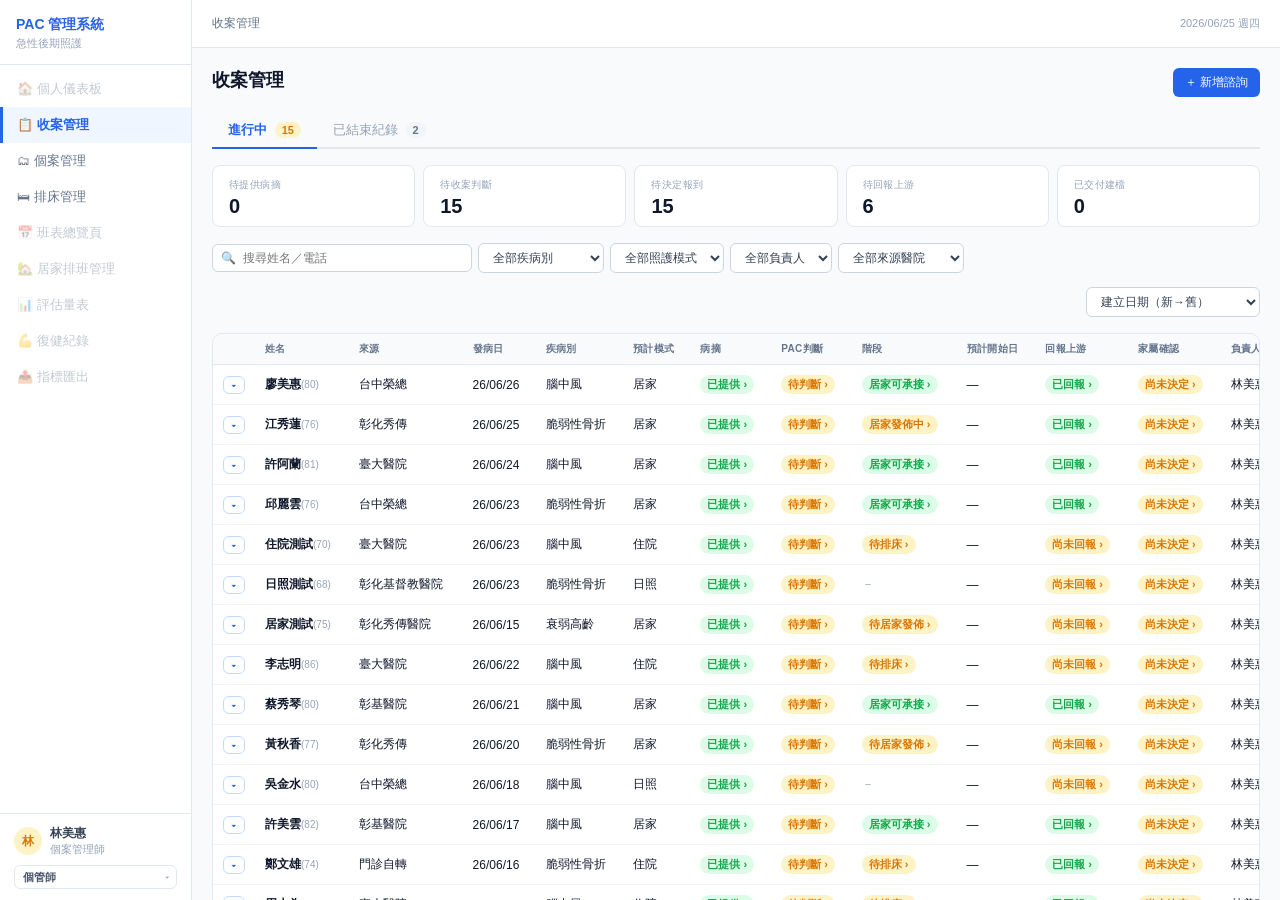
==== commit 99008abf: "Add files via upload" ====
--- a/index.html
+++ b/index.html
@@ -2,1432 +2,455 @@
 <html lang="zh-TW">
 <head>
 <meta charset="UTF-8">
-<title>PAC 排床管理</title>
+<meta name="viewport" content="width=device-width, initial-scale=1.0">
+<title>PAC 收案管理</title>
+<link rel="stylesheet" href="個案管理4.css">
 <style>
-*{box-sizing:border-box;margin:0;padding:0}
-:root{
-  --blue:#2563EB;--blue-l:#EFF6FF;--blue-m:#BFDBFE;--blue-d:#1E40AF;
-  --gray-50:#F8FAFC;--gray-100:#F1F5F9;--gray-200:#E2E8F0;--gray-300:#CBD5E1;
-  --gray-400:#94A3B8;--gray-500:#64748B;--gray-600:#475569;--gray-700:#334155;--gray-900:#0F172A;
-  --green:#16A34A;--green-l:#DCFCE7;--green-m:#BBF7D0;
-  --amber:#D97706;--amber-l:#FEF3C7;
-  --red:#DC2626;--red-l:#FEE2E2;
-  --purple:#7C3AED;--purple-l:#EDE9FE;
-  --teal:#0D9488;--teal-l:#CCFBF1;
-  --white:#FFFFFF;
-  --room:#EBEBEB;
-}
-body{font-family:-apple-system,BlinkMacSystemFont,'Segoe UI','Noto Sans TC',sans-serif;background:var(--gray-50);color:var(--gray-900);height:100vh;display:flex;overflow:hidden;font-size:14px}
-.sidebar{width:192px;min-width:192px;background:var(--white);border-right:1px solid var(--gray-200);display:flex;flex-direction:column}
-.logo-wrap{padding:16px 16px 13px;border-bottom:1px solid var(--gray-200)}
-.logo-t{font-size:14px;font-weight:700;color:var(--blue)}
-.logo-s{font-size:11px;color:var(--gray-400);margin-top:2px}
-.nav-wrap{padding:6px 0;flex:1}
-.ni{display:flex;align-items:center;gap:8px;padding:9px 14px;font-size:13px;color:var(--gray-500);border-left:3px solid transparent;cursor:default}
-.ni.active{background:var(--blue-l);color:var(--blue);font-weight:600;border-left-color:var(--blue)}
-.ni.disabled{opacity:.38;cursor:not-allowed}
-.sf{padding:11px 14px;border-top:1px solid var(--gray-200)}
-.ur{display:flex;align-items:center;gap:8px;margin-bottom:8px}
-.uav{width:28px;height:28px;border-radius:50%;display:flex;align-items:center;justify-content:center;font-size:12px;font-weight:700;flex-shrink:0}
-.av-m{background:var(--amber-l);color:var(--amber)}.av-n{background:var(--teal-l);color:var(--teal)}.av-a{background:var(--gray-100);color:var(--gray-600)}
-.un{font-size:12px;font-weight:600;color:var(--gray-700)}.ur2{font-size:11px;color:var(--gray-400)}
-.rw{position:relative}
-.rsel{width:100%;padding:5px 24px 5px 8px;border:1px solid var(--gray-200);border-radius:6px;font-size:11px;font-weight:600;color:var(--gray-600);background:var(--white);cursor:pointer;appearance:none;outline:none}
-.rarr{position:absolute;right:7px;top:50%;transform:translateY(-50%);font-size:9px;color:var(--gray-400);pointer-events:none}
-.main{flex:1;display:flex;flex-direction:column;overflow:hidden}
-.topbar{background:var(--white);border-bottom:1px solid var(--gray-200);padding:0 20px;height:48px;display:flex;align-items:center;justify-content:space-between;flex-shrink:0}
-.content{flex:1;overflow-y:auto;padding:20px}
-.ro-banner{background:var(--teal-l);border:1px solid var(--teal);border-radius:8px;padding:8px 14px;font-size:12px;color:var(--teal);font-weight:600;margin-bottom:14px;display:none;align-items:center;gap:6px}
-.ro-banner.show{display:flex}
-.btn{display:inline-flex;align-items:center;gap:5px;padding:6px 12px;border-radius:6px;font-size:12px;font-weight:500;border:none;cursor:pointer;transition:all .15s;white-space:nowrap}
-.bp{background:var(--blue);color:var(--white)}.bp:hover{background:var(--blue-d)}
-.bs{background:var(--white);color:var(--gray-700);border:1px solid var(--gray-300)}.bs:hover{background:var(--gray-50)}
-.bg{background:transparent;color:var(--blue);border:1px solid var(--blue-m)}.bg:hover{background:var(--blue-l)}
-.bd{background:var(--white);color:var(--red);border:1px solid #FECACA}.bd:hover{background:var(--red-l)}
-.btn-sm{padding:5px 10px}.btn-xs{padding:3px 8px;font-size:11px}
-.badge{display:inline-flex;align-items:center;padding:2px 7px;border-radius:999px;font-size:11px;font-weight:600}
-.bb{background:var(--blue-l);color:var(--blue)}.bg2{background:var(--green-l);color:var(--green)}.ba{background:var(--amber-l);color:var(--amber)}.bgr{background:var(--gray-100);color:var(--gray-500)}.br{background:var(--red-l);color:var(--red)}
-.tt-pac{display:inline-flex;align-items:center;padding:2px 7px;border-radius:4px;font-size:11px;font-weight:700;background:var(--blue-l);color:var(--blue-d);border:1px solid var(--blue-m)}
-.tt-gen{display:inline-flex;align-items:center;padding:2px 7px;border-radius:4px;font-size:11px;font-weight:700;background:var(--gray-100);color:var(--gray-600);border:1px solid var(--gray-300)}
-.tt-hos{display:inline-flex;align-items:center;padding:2px 7px;border-radius:4px;font-size:11px;font-weight:700;background:var(--purple-l);color:var(--purple);border:1px solid #DDD6FE}
-.stats-strip{display:flex;gap:8px;margin-bottom:16px;flex-wrap:wrap}
-.sc{background:var(--white);border:1px solid var(--gray-200);border-radius:8px;padding:10px 14px;min-width:88px;cursor:pointer;transition:all .15s}
-.sc:hover{border-color:var(--blue);box-shadow:0 0 0 3px var(--blue-l)}
-.sl{font-size:10px;color:var(--gray-400);text-transform:uppercase;letter-spacing:.04em;margin-bottom:2px}
-.sv{font-size:20px;font-weight:700;color:var(--gray-900)}
-.ss{font-size:10px;color:var(--gray-400);margin-top:1px}
-.sa{border-color:var(--green-m);background:var(--green-l)}.sa .sv,.sa .sl{color:var(--green)}
-.si{border-color:var(--green-m);background:var(--green-l)}.si .sv{color:var(--green)}
-.so{border-color:#FDE68A;background:var(--amber-l)}.so .sv{color:var(--amber)}
-.sw{border-color:#FECACA;background:var(--red-l)}.sw .sv,.sw .sl{color:var(--red)}
-.sc.active-filter{outline:2px solid var(--blue);outline-offset:-2px;box-shadow:0 0 0 3px var(--blue-l)}
-.tabs{display:flex;border-bottom:2px solid var(--gray-200);margin-bottom:16px}
-.tab{padding:8px 16px;font-size:13px;font-weight:500;color:var(--gray-500);cursor:pointer;border-bottom:2px solid transparent;margin-bottom:-2px;transition:all .15s}
-.tab.active{color:var(--blue);border-bottom-color:var(--blue);font-weight:600}
-.ftabs{display:flex;gap:4px;margin-bottom:16px}
-.ft{padding:5px 18px;font-size:12px;font-weight:600;color:var(--gray-500);cursor:pointer;border-radius:6px;border:1px solid var(--gray-200);background:var(--white)}
-.ft.active{background:var(--blue);color:var(--white);border-color:var(--blue)}
-.vt{display:flex;border:1px solid var(--gray-200);border-radius:6px;overflow:hidden}
-.vb{padding:5px 12px;font-size:12px;cursor:pointer;background:var(--white);color:var(--gray-500);border:none}
-.vb.active{background:var(--blue);color:var(--white)}
-.toolbar{display:flex;gap:7px;margin-bottom:14px;align-items:center;flex-wrap:wrap;justify-content:space-between}
-.tl{display:flex;gap:7px;align-items:center;flex-wrap:wrap}
-.tr{display:flex;gap:7px;align-items:center}
-.sw2{position:relative}.sw2 input{padding:6px 10px 6px 30px;border:1px solid var(--gray-300);border-radius:6px;font-size:12px;outline:none;width:200px}.sw2 input:focus{border-color:var(--blue)}
-.si2{position:absolute;left:9px;top:50%;transform:translateY(-50%);color:var(--gray-400);font-size:12px}
-select.fs{padding:6px 10px;border:1px solid var(--gray-300);border-radius:6px;font-size:12px;color:var(--gray-700);background:var(--white);cursor:pointer;outline:none}
-.legend{display:flex;gap:12px;margin-bottom:14px;flex-wrap:wrap;align-items:center;font-size:11px;color:var(--gray-500)}
-
-/* Room & bed cells */
-.floor-sec{margin-bottom:20px}
-.floor-lbl{font-size:28px;font-weight:700;color:var(--gray-300);margin-bottom:16px;letter-spacing:-.02em}
-.rooms-grid{display:grid;grid-template-columns:repeat(3,1fr);gap:14px}
-.room-blk{background:var(--room);border-radius:10px;padding:12px;position:relative}
-.room-no{font-size:14px;font-weight:700;color:var(--blue);margin-bottom:8px}
-.room-pb{position:absolute;top:8px;right:8px;font-size:9px;font-weight:700;padding:1px 6px;border-radius:3px;background:var(--blue);color:var(--white)}
-.beds-g{display:grid;gap:6px}
-.beds-g.c2{grid-template-columns:1fr 1fr}
-.beds-g.c1{grid-template-columns:1fr}
-.bc{position:relative;overflow:hidden;background:var(--white);border-radius:7px;padding:7px 9px;display:flex;align-items:center;gap:7px;cursor:pointer;transition:all .12s;border:2px solid transparent;min-height:42px}
-.bc:hover{border-color:var(--blue);box-shadow:0 0 0 2px var(--blue-l)}
-.bc.avail{background:var(--gray-100)}.bc.avail:hover{border-color:var(--green);box-shadow:0 0 0 2px var(--green-l)}
-.bc.td{border-color:var(--blue)!important}
-.bc.sin{border-color:#EA580C!important}
-.bc.sou{border-color:var(--purple)!important}
-.bc.today-in{border-color:var(--blue)!important}
-.bc.today-in::after{content:'🔵';position:absolute;top:2px;right:4px;font-size:9px;line-height:1}
-.bc.today-out{border-color:var(--amber)!important}
-.bc.today-out::after{content:'🟠';position:absolute;top:2px;right:4px;font-size:9px;line-height:1}
-.bc.clean{background:var(--gray-100)}.bc.clean:hover{border-color:var(--gray-400);box-shadow:0 0 0 2px var(--gray-200)}
-.bc.filter-dim{opacity:.35}
-.bav{width:26px;height:26px;border-radius:50%;flex-shrink:0;display:flex;align-items:center;justify-content:center;font-size:13px}
-.av-ml{background:#BFDBFE;color:#1E40AF}.av-fe{background:#FECACA;color:#9F1239}.av-em{background:transparent}.av-cl{background:var(--gray-200);color:var(--gray-500)}
-.bi{flex:1;min-width:0}
-.bn{font-size:11px;font-weight:600;color:var(--gray-900);white-space:nowrap;overflow:hidden;text-overflow:ellipsis}
-.bd2{font-size:10px;color:var(--gray-400);white-space:nowrap;overflow:hidden;text-overflow:ellipsis}
-.bl{font-size:11px;font-weight:700;color:var(--gray-400);flex-shrink:0}
-.el{font-size:11px;color:var(--gray-400);font-style:italic;white-space:nowrap}
-
-/* Case list */
-.sl2{font-size:11px;font-weight:700;color:var(--gray-500);text-transform:uppercase;letter-spacing:.06em;padding:8px 0 6px;margin-top:6px;display:flex;align-items:center;gap:8px}
-.today-sec{border-radius:10px;padding:14px 16px;margin-bottom:16px}
-.today-sec.in{background:var(--blue-l);border:1px solid var(--blue-m)}
-.today-sec.out{background:var(--amber-l);border:1px solid #FDE68A}
-.today-sec .sl2{margin-top:0}
-.today-sec table.ct{margin-bottom:0}
-.sl2::after{content:'';flex:1;height:1px;background:var(--gray-200)}
-.ct{width:100%;border-collapse:collapse;font-size:12px;background:var(--white);border-radius:8px;overflow:hidden;border:1px solid var(--gray-200);margin-bottom:14px}
-.ct th{text-align:left;padding:8px 12px;background:var(--gray-50);color:var(--gray-500);font-weight:600;font-size:10px;text-transform:uppercase;letter-spacing:.05em;border-bottom:1px solid var(--gray-200)}
-.ct td{padding:9px 12px;border-bottom:1px solid var(--gray-100);color:var(--gray-700);vertical-align:middle}
-.ct tr:last-child td{border-bottom:none}
-.ct tr:hover td{background:var(--gray-50);cursor:pointer}
-.ct tr.done td{background:var(--gray-50);color:var(--gray-400)}
-.dash-card{background:var(--white);border:1px solid var(--gray-200);border-radius:10px;padding:14px 16px;cursor:pointer;transition:all .15s}
-.dash-card:hover{border-color:var(--blue);box-shadow:0 0 0 3px var(--blue-l)}
-.xb{background:none;border:none;cursor:pointer;color:var(--gray-400);font-size:11px;padding:2px 5px;border-radius:3px;width:22px}
-.xb:hover{background:var(--gray-100);color:var(--gray-600)}
-.xrow td{background:var(--gray-50)!important;padding:12px 14px 12px 36px}
-.xc{display:grid;grid-template-columns:1fr 1fr 1fr;gap:12px;margin-bottom:10px}
-.xc.c2{grid-template-columns:1fr 1fr}
-.xf label{font-size:10px;color:var(--gray-400);display:block;margin-bottom:3px;text-transform:uppercase;letter-spacing:.04em}
-.xf span{font-size:12px;color:var(--gray-700);font-weight:500}
-.xnote{font-size:12px;color:var(--gray-600);background:var(--white);border:1px solid var(--gray-200);border-radius:5px;padding:7px 9px;min-height:40px;width:100%;resize:vertical}
-.xact{display:flex;gap:6px;margin-top:10px;padding-top:10px;border-top:1px solid var(--gray-200)}
-.xdr{display:flex;align-items:center;gap:8px;margin-top:8px}
-.xdr input{padding:5px 8px;border:1px solid var(--gray-300);border-radius:5px;font-size:12px;outline:none}
-.tp{display:grid;grid-template-columns:1fr 1fr;gap:10px;margin-top:8px}
-.tb{border:1px solid var(--gray-200);border-radius:6px;overflow:hidden}
-.thd{padding:6px 10px;background:var(--gray-50);font-size:10px;font-weight:600;color:var(--gray-500);text-transform:uppercase;letter-spacing:.05em;border-bottom:1px solid var(--gray-200)}
-.tbd{padding:9px 10px;font-size:11px;line-height:1.75;color:var(--gray-700);min-height:70px}
-
-/* Bed list table */
-.blt{width:100%;border-collapse:collapse;font-size:12px;background:var(--white);border-radius:8px;overflow:hidden;border:1px solid var(--gray-200)}
-.blt th{text-align:left;padding:8px 12px;background:var(--gray-50);color:var(--gray-500);font-weight:600;font-size:10px;text-transform:uppercase;letter-spacing:.05em;border-bottom:1px solid var(--gray-200)}
-.blt td{padding:9px 12px;border-bottom:1px solid var(--gray-100);color:var(--gray-700);vertical-align:middle}
-.blt tr:last-child td{border-bottom:none}
-.blt tr:hover td{background:var(--gray-50);cursor:pointer}
-.blt tr.ar td{background:#F0FDF4}
-
-/* Modal */
-.mo{position:fixed;inset:0;background:rgba(15,23,42,.5);display:flex;align-items:center;justify-content:center;z-index:100;backdrop-filter:blur(2px)}
-.md{background:var(--white);border-radius:12px;width:560px;max-width:92vw;max-height:88vh;display:flex;flex-direction:column;box-shadow:0 20px 60px rgba(0,0,0,.15)}
-.md-lg{width:680px}
-.mh{padding:16px 20px 13px;border-bottom:1px solid var(--gray-200);display:flex;align-items:center;justify-content:space-between;flex-shrink:0}
-.mt{font-size:15px;font-weight:700}
-.mc{width:25px;height:25px;border-radius:5px;border:none;background:var(--gray-100);color:var(--gray-500);cursor:pointer;font-size:13px;display:flex;align-items:center;justify-content:center}
-.mc:hover{background:var(--gray-200)}
-.mb{padding:16px 20px;overflow-y:auto;flex:1}
-.mf{padding:13px 20px;border-top:1px solid var(--gray-200);display:flex;justify-content:flex-end;gap:7px;flex-shrink:0}
-.mtabs{display:flex;border-bottom:2px solid var(--gray-200);margin-bottom:16px}
-.mtab{padding:8px 13px;font-size:12px;font-weight:500;color:var(--gray-500);cursor:pointer;border-bottom:2px solid transparent;margin-bottom:-2px;transition:all .15s;white-space:nowrap}
-.mtab.active{color:var(--blue);border-bottom-color:var(--blue)}
-.fg2{display:grid;grid-template-columns:1fr 1fr;gap:12px}
-.fg{display:flex;flex-direction:column;gap:5px}
-.fg.full{grid-column:1/-1}
-.fg label{font-size:12px;font-weight:500;color:var(--gray-600)}
-.req{color:var(--red);margin-left:2px}
-.fc{padding:7px 10px;border:1px solid var(--gray-300);border-radius:6px;font-size:13px;color:var(--gray-800);background:var(--white);outline:none}
-.fc:focus{border-color:var(--blue);box-shadow:0 0 0 3px var(--blue-l)}
-select.fc{cursor:pointer}
-textarea.fc{resize:vertical;min-height:65px;line-height:1.6}
-.bp2{display:grid;grid-template-columns:repeat(5,1fr);gap:7px;margin-top:8px}
-.bpc{padding:8px 4px;border-radius:6px;text-align:center;font-size:12px;font-weight:600;cursor:pointer;border:2px solid transparent;transition:all .15s}
-.bpc.av{background:var(--green-l);color:var(--green);border-color:var(--green-m)}.bpc.av:hover{border-color:var(--green)}
-.bpc.tk{background:var(--gray-100);color:var(--gray-400);cursor:not-allowed}
-.bpc.pk{background:var(--blue);color:var(--white);border-color:var(--blue-d)}
-.ib{background:var(--blue-l);border-radius:7px;padding:10px 13px;font-size:12px;color:var(--blue-d);margin-bottom:14px}
-.dopt{flex:1;padding:10px 8px;border-radius:6px;text-align:center;font-size:12px;font-weight:600;cursor:pointer;border:2px solid transparent}
-.dopt.avail{background:var(--green-l);color:var(--green)}
-.dopt.clean{background:var(--gray-100);color:var(--gray-600)}
-.dopt.sel.avail{border-color:var(--green)}
-.dopt.sel.clean{border-color:var(--gray-400)}
-.wb{background:var(--amber-l);border-radius:7px;padding:10px 13px;font-size:12px;color:var(--amber);margin-top:12px}
-.mw{background:var(--amber-l);border:1px solid #FDE68A;border-radius:6px;padding:8px 12px;font-size:12px;color:var(--amber);margin-top:8px}
-.dg{display:grid;grid-template-columns:1fr 1fr 1fr;gap:12px;margin-bottom:14px}
-.dg.c2{grid-template-columns:1fr 1fr}
-.di label{font-size:10px;color:var(--gray-400);text-transform:uppercase;letter-spacing:.04em;display:block;margin-bottom:3px}
-.di span{font-size:13px;font-weight:600;color:var(--gray-900)}
-.dv{height:1px;background:var(--gray-100);margin:12px 0}
-.ep{background:var(--amber-l);color:var(--amber);font-size:10px;padding:1px 5px;border-radius:3px;font-weight:600;display:inline-block}
-.ea{background:var(--green-l);color:var(--green);font-size:10px;padding:1px 5px;border-radius:3px;font-weight:600;display:inline-block}
-.cdi{background:#FFEDD5;color:#EA580C;font-size:10px;font-weight:700;padding:2px 6px;border-radius:3px;display:inline-block}
-.cdo{background:var(--purple-l);color:var(--purple);font-size:10px;font-weight:700;padding:2px 6px;border-radius:3px;display:inline-block}
-.tdtag{background:var(--blue);color:var(--white);font-size:9px;font-weight:700;padding:1px 5px;border-radius:3px;display:inline-block}
-.upz{border:2px dashed var(--gray-300);border-radius:8px;padding:24px 20px;text-align:center;color:var(--gray-400);cursor:pointer;transition:all .15s}
-.upz:hover{border-color:var(--blue);background:var(--blue-l);color:var(--blue)}
-.ph{display:flex;align-items:flex-start;justify-content:space-between;margin-bottom:16px}
-.pt{font-size:18px;font-weight:700}.ps{font-size:12px;color:var(--gray-500);margin-top:3px}
-.hidden{display:none!important}
+/* 表格內可點擊徽章：病摘／PAC判斷／回報上游／家屬確認／階段，點擊開啟對應彈窗 */
+.badge-clickable{cursor:pointer;text-decoration:none;transition:filter .12s ease,box-shadow .12s ease}
+.badge-clickable:hover{filter:brightness(0.92);box-shadow:0 0 0 1px rgba(0,0,0,.08) inset}
+/* 統計卡（本頁不顯示 stat-sub 副標題）：縮小 padding-bottom 避免卡片顯得過空，僅此頁面套用，不影響共用 .stat-card 樣式 */
+.stats-row .stat-card{padding-bottom:8px}
 </style>
 </head>
 <body>
+
+<!-- SIDEBAR -->
 <aside class="sidebar">
-  <div class="logo-wrap"><div class="logo-t">PAC 管理系統</div><div class="logo-s">急性後期照護</div></div>
-  <nav class="nav-wrap">
-    <div class="ni disabled">🏠 個人儀表板</div>
-    <div class="ni disabled">📋 個案管理</div>
-    <div class="ni active">🛏 排床管理</div>
-    <div class="ni disabled">📅 班表總覽頁</div>
-    <div class="ni disabled">🏡 居家排班管理</div>
-    <div class="ni disabled">📊 評估量表</div>
-    <div class="ni disabled">💪 復健紀錄</div>
-    <div class="ni disabled">📤 指標匯出</div>
+  <div class="sidebar-logo">
+    <div class="logo-text">PAC 管理系統</div>
+    <div class="logo-sub">急性後期照護</div>
+  </div>
+  <nav class="sidebar-nav">
+    <div class="nav-item disabled">🏠 個人儀表板</div>
+    <div class="nav-item active">📋 收案管理</div>
+    <div class="nav-item linkable" onclick="location.href='個案管理4.html'">🗂 個案管理</div>
+    <div class="nav-item linkable" onclick="location.href='排床管理2.html'">🛏 排床管理</div>
+    <div class="nav-item disabled">📅 班表總覽頁</div>
+    <div class="nav-item disabled">🏡 居家排班管理</div>
+    <div class="nav-item disabled">📊 評估量表</div>
+    <div class="nav-item disabled">💪 復健紀錄</div>
+    <div class="nav-item disabled">📤 指標匯出</div>
   </nav>
-  <div class="sf">
-    <div class="ur">
-      <div class="uav av-m" id="ua">林</div>
-      <div><div class="un" id="uname">林美惠</div><div class="ur2" id="urole">個案管理師</div></div>
-    </div>
-    <div class="rw">
-      <select class="rsel" onchange="switchRole(this.value)">
+  <div class="sidebar-user">
+    <div class="user-row">
+      <div class="user-avatar av-mgr" id="user-av">林</div>
+      <div>
+        <div class="user-name" id="user-name">林美惠</div>
+        <div class="user-role-label" id="user-role-label">個案管理師</div>
+      </div>
+    </div>
+    <div class="role-switcher">
+      <select class="role-select" id="role-select" onchange="switchRole(this.value)">
         <option value="mgr">個管師</option>
+        <option value="doc">醫師</option>
         <option value="nur">護理師</option>
         <option value="adm">行政</option>
       </select>
-      <span class="rarr">▾</span>
+      <span class="role-arrow">▾</span>
     </div>
   </div>
 </aside>
 
+<!-- MAIN -->
 <div class="main">
   <div class="topbar">
-    <div style="font-size:12px;color:var(--gray-500)">排床管理</div>
-    <div style="font-size:11px;color:var(--gray-400)">2026/06/25 週四</div>
-  </div>
-  <div class="content">
-    <div class="ro-banner" id="ro-banner">👁 查看模式・今日異動床位以藍框標示</div>
-    <div class="ph">
-      <div><div class="pt">排床管理</div><div class="ps">3F / 5F / 6F・共 97 床</div></div>
-      <div style="display:flex;gap:8px">
-        <button class="btn bg" onclick="openModal('m-newcase')">＋ 新增個案</button>
-        <button class="btn bp" id="btn-new" onclick="resetCaseModal();openModal('m-case')">＋ 新增排床</button>
-      </div>
-    </div>
-
-    <!-- ══ 個人儀表板：預設首頁顯示 ══ -->
-    <div id="tc-dash">
-      <div style="display:grid;grid-template-columns:1fr 1fr;gap:14px;margin-bottom:16px">
-        <div class="dash-card" onclick="goToTodayBeds('in')">
-          <div style="display:flex;align-items:center;justify-content:space-between;margin-bottom:8px">
-            <div style="font-size:13px;font-weight:700;color:var(--blue)">🔵 今日入院</div>
-            <span style="font-size:11px;color:var(--blue)">查看全部 →</span>
+    <div class="breadcrumb" id="bc">收案管理</div>
+    <div style="display:flex;align-items:center;gap:14px">
+      <div style="font-size:11px;color:var(--gray-400)">2026/06/25 週四</div>
+    </div>
+  </div>
+  <div class="content" id="main-content">
+    <!-- 由 JS 渲染 -->
+  </div>
+</div>
+
+<!-- ══════════════════════════════
+     MODALS
+══════════════════════════════ -->
+
+<!-- 新增諮詢：輕量初步建檔，僅收集最基本的 7 項資訊，疾病別／病摘／照護模式等留待個案建立後於展開列逐步補齊 -->
+<div id="modal-new" class="modal-overlay hidden">
+  <div class="modal modal-lg">
+    <div class="modal-header">
+      <div class="modal-title">＋ 新增諮詢</div>
+      <button class="modal-close" onclick="closeModal('modal-new')">✕</button>
+    </div>
+    <div class="modal-body">
+      <div id="new-manual">
+        <div style="display:grid;grid-template-columns:1fr 1fr;gap:12px">
+          <div class="form-group"><label>姓名 <span class="required">*</span></label><input class="form-control" id="new-manual-name" placeholder="e.g. 陳志明"></div>
+          <div class="form-group"><label>年齡</label><input class="form-control" type="number" min="0" id="new-manual-age" placeholder="e.g. 76"></div>
+          <div class="form-group"><label>目前所在醫院或位置</label><input class="form-control" id="new-manual-location" list="new-manual-location-options" placeholder="e.g. 臺大醫院">
+            <datalist id="new-manual-location-options">
+              <option value="彰化基督">
+              <option value="彰濱秀傳">
+              <option value="常春醫院">
+              <option value="台中三總">
+              <option value="亞東醫院">
+              <option value="中山附醫">
+              <option value="台中榮總">
+              <option value="員榮醫院">
+              <option value="成大附醫">
+              <option value="雲林台大">
+              <option value="門診自轉">
+              <option value="院內自轉">
+              <option value="自行聯繫">
+            </datalist>
           </div>
-          <div style="font-size:22px;font-weight:700;color:var(--gray-900);margin-bottom:6px">2 人</div>
-          <div style="font-size:12px;color:var(--gray-600);line-height:1.8">陳志明・303-A・06/26<br>蔡美玲・507-B・06/27</div>
-        </div>
-        <div class="dash-card" onclick="goToTodayBeds('out')">
-          <div style="display:flex;align-items:center;justify-content:space-between;margin-bottom:8px">
-            <div style="font-size:13px;font-weight:700;color:var(--amber)">🟠 今日出院</div>
-            <span style="font-size:11px;color:var(--amber)">查看全部 →</span>
+          <div class="form-group"><label>發病時間</label><input class="form-control" type="date" id="new-manual-onsetdate"></div>
+          <div class="form-group"><label>居住地</label><input class="form-control" id="new-manual-address" placeholder="例如：彰化縣員林市○○路○○號"></div>
+          <div class="form-group"><label>家屬聯絡電話</label><input class="form-control" type="tel" id="new-manual-familyphone" placeholder="e.g. 0912-345-678"></div>
+          <div class="form-group"><label>疾病別</label>
+            <select class="form-control" id="new-manual-disease">
+              <option value="">尚未選擇</option>
+              <option value="腦中風">腦中風</option>
+              <option value="創傷性神經損傷">創傷性神經損傷</option>
+              <option value="脆弱性骨折">脆弱性骨折</option>
+              <option value="衰弱高齡">衰弱高齡</option>
+            </select>
           </div>
-          <div style="font-size:22px;font-weight:700;color:var(--gray-900);margin-bottom:6px">2 人</div>
-          <div style="font-size:12px;color:var(--gray-600);line-height:1.8">鄭大偉・301-B・06/27<br>黃文雄・302-A・06/26</div>
-        </div>
-      </div>
-
-      <!-- 統計卡 -->
-      <div class="stats-strip">
-        <div class="sc sa" onclick="toggleStatFilter('avail',this)"><div class="sl">可使用</div><div class="sv" id="sc-avail">19</div></div>
-        <div class="sc" onclick="toggleStatFilter('hosp-pac',this)"><div class="sl">PAC 住院中</div><div class="sv">42</div></div>
-        <div class="sc" onclick="toggleStatFilter('hosp-gen',this)"><div class="sl">一般住院</div><div class="sv">22</div></div>
-        <div class="sc" onclick="toggleStatFilter('hosp-hos',this)"><div class="sl">安寧</div><div class="sv">5</div></div>
-        <div class="sc" onclick="toggleStatFilter('reserved',this)"><div class="sl">已預約</div><div class="sv">5</div></div>
-        <div class="sc" onclick="toggleStatFilter('pending',this)"><div class="sl">待排床</div><div class="sv">3</div></div>
-        <div class="sc" onclick="toggleStatFilter('clean',this)"><div class="sl">清潔／維修</div><div class="sv">1</div></div>
-        <div class="sc si" onclick="toggleStatFilter('soon-in',this)"><div class="sl">即將入院（3天內）</div><div class="sv">3</div><div class="ss">06/26 陳志明・06/27 蔡美玲…</div></div>
-        <div class="sc so" onclick="toggleStatFilter('soon-out',this)"><div class="sl">即將出院（3天內）</div><div class="sv">4</div><div class="ss">06/26 鄭大偉・06/27 吳麗珠…</div></div>
-      </div>
-    </div><!-- /tc-dash -->
-
-    <!-- 主 Tab：個案排床總覽（前）/ 床位總覽（後） -->
-    <div class="tabs">
-      <div class="tab" id="tab-case" onclick="switchMain(this,'tc-case')">個案排床總覽</div>
-      <div class="tab" id="tab-bed" onclick="switchMain(this,'tc-bed')">床位總覽</div>
-    </div>
-
-    <!-- ══ 個案排床總覽 ══ -->
-    <div id="tc-case">
-      <div class="toolbar">
-        <div class="tl">
-          <div class="sw2"><span class="si2">🔍</span><input placeholder="搜尋姓名、床號…"></div>
-          <select class="fs"><option>全部類型</option><option>PAC</option><option>安寧</option><option>一般（復健）</option><option>一般（開刀）</option></select>
-          <select class="fs"><option>全部樓層</option><option>3F</option><option>5F</option><option>6F</option></select>
-          <select class="fs"><option>展延狀態</option><option>展延申請中</option><option>展延通過</option></select>
-        </div>
-        <div class="tr"><span style="font-size:11px;color:var(--gray-400)">排序：預計出院日（近→遠）</span></div>
-      </div>
-
-      <!-- 今日入院（從已預約分區篩出預計入院日＝今日的個案，獨立分區方便儀表板定位跳轉）-->
-      <div class="today-sec in" id="section-today-in">
-      <div class="sl2">今日入院 <span class="badge bb" id="badge-today-in">2</span></div>
-      <table class="ct">
-        <thead><tr><th style="width:24px"></th><th>姓名</th><th>年齡/性別</th><th>類型</th><th>疾病別</th><th>床位</th><th>房型偏好</th><th>預計入院</th><th>預計出院</th><th>個管師</th><th>操作</th></tr></thead>
-        <tbody id="today-in-body">
-          <tr id="adm-row-303-A" data-soon-in="1" onclick="toggleX('x4')"><td><button class="xb" id="xb4">▶</button></td>
-            <td><strong>陳志明</strong></td><td>68歲 男</td><td><span class="tt-pac">PAC</span></td><td>腦中風</td>
-            <td><strong>303-A</strong> <span style="font-size:10px;color:var(--gray-400)">（單人）</span></td><td>單人房 ✓</td>
-            <td><span style="color:#EA580C;font-weight:600">06/26 ⚡</span></td><td>2026/08/07</td><td>林美惠</td>
-            <td><button class="btn bp btn-xs" onclick="event.stopPropagation();admitByBedNo('303-A')">確認入院</button></td>
-          </tr>
-          <tr id="x4" class="xrow hidden"><td colspan="11">
-            <div class="xc"><div class="xf"><label>病歷號</label><span>00073450</span></div><div class="xf"><label>主治醫師</label><span>王主任（神經內科）</span></div><div class="xf"><label>PAC療程</label><span>腦中風・6週・預計出院 2026/08/07</span></div><div class="xf"><label>家屬</label><span>陳小明（兒子）</span></div><div class="xf"><label>家屬電話</label><span>0912-345-678 <button class="btn btn-xs bg" onclick="alert('已複製')">複製</button></span></div><div class="xf"><label>房型配對</label><span>單人房 ✓ 符合偏好</span></div></div>
-            <div class="xact"><button class="btn bg btn-xs" onclick="alert('前往個案管理：陳志明')">前往個案管理 →</button><button class="btn bp btn-xs" onclick="admitByBedNo('303-A')">確認入院</button><button class="btn bd btn-xs" onclick="alert('已取消預約，床位 303-A 釋出')">取消預約</button></div>
-            <div class="xf" style="margin-top:10px"><label>備註</label></div><textarea class="xnote" placeholder="點擊輸入備註…"></textarea>
-          </td></tr>
-          <tr id="adm-row-507-B" data-soon-in="1" onclick="toggleX('x5')"><td><button class="xb" id="xb5">▶</button></td>
-            <td><strong>蔡美玲</strong></td><td>72歲 女</td><td><span class="tt-pac">PAC</span></td><td>脆弱性骨折</td>
-            <td><strong>507-B</strong> <span style="font-size:10px;color:var(--gray-400)">（雙人）</span></td><td>無偏好</td>
-            <td>06/27</td><td>2026/07/11</td><td>張雅婷</td>
-            <td><button class="btn bp btn-xs" onclick="event.stopPropagation();admitByBedNo('507-B')">確認入院</button></td>
-          </tr>
-          <tr id="x5" class="xrow hidden"><td colspan="11">
-            <div class="xc"><div class="xf"><label>病歷號</label><span>00073521</span></div><div class="xf"><label>主治醫師</label><span>林醫師（骨科）</span></div><div class="xf"><label>PAC療程</label><span>脆弱性骨折・2週・預計出院 2026/07/11</span></div><div class="xf"><label>家屬</label><span>蔡小芳（女兒）</span></div><div class="xf"><label>家屬電話</label><span>0923-456-789 <button class="btn btn-xs bg" onclick="alert('已複製')">複製</button></span></div><div class="xf"><label>房型配對</label><span>無偏好（雙人房）</span></div></div>
-            <div class="xact"><button class="btn bg btn-xs" onclick="alert('前往個案管理：蔡美玲')">前往個案管理 →</button><button class="btn bp btn-xs" onclick="admitByBedNo('507-B')">確認入院</button><button class="btn bd btn-xs" onclick="alert('已取消預約，床位 507-B 釋出')">取消預約</button></div>
-            <div class="xf" style="margin-top:10px"><label>備註</label></div><textarea class="xnote" placeholder="點擊輸入備註…"></textarea>
-          </td></tr>
-        </tbody>
-      </table>
-      </div>
-
-      <!-- 今日出院（從住院中分區篩出預計出院日＝今日的個案，獨立分區方便儀表板定位跳轉）-->
-      <div class="today-sec out" id="section-today-out">
-      <div class="sl2">今日出院 <span class="badge bb" id="badge-today-out">2</span></div>
-      <table class="ct">
-        <thead><tr><th style="width:24px"></th><th>姓名</th><th>年齡/性別</th><th>類型</th><th>疾病別</th><th>床位</th><th>病歷號</th><th>入院日</th><th>預計出院</th><th>展延</th><th>操作</th></tr></thead>
-        <tbody id="today-out-body">
-          <tr id="dis-row-301-B" data-soon-out="1" onclick="toggleX('x6')" style="background:#FFF7ED">
-            <td><button class="xb" id="xb6">▶</button></td>
-            <td><strong>鄭大偉</strong> <span class="badge br" style="font-size:10px">倒數2天</span></td><td>62歲 男</td>
-            <td><span class="tt-pac">PAC</span></td><td>脆弱性骨折</td><td><strong>301-B</strong></td><td>00073312</td>
-            <td>05/28</td><td style="color:var(--amber);font-weight:600">06/27 ⚠️</td>
-            <td><span class="ea">展延通過</span></td>
-            <td><button class="btn bd btn-xs" onclick="event.stopPropagation();openDischargeConfirm(null,'301-B','鄭大偉')">確認出院</button></td>
-          </tr>
-          <tr id="x6" class="xrow hidden"><td colspan="11">
-            <div class="xc"><div class="xf"><label>病歷號</label><span>00073312</span></div><div class="xf"><label>主治醫師</label><span>陳醫師（復健科）</span></div><div class="xf"><label>照護週數</label><span>第 4 週 / 3 週療程（展延後）</span></div><div class="xf"><label>家屬</label><span>鄭小芳（配偶）</span></div><div class="xf"><label>家屬電話</label><span>0956-123-456 <button class="btn btn-xs bg" onclick="alert('已複製')">複製</button></span></div><div class="xf"><label>房型</label><span>雙人房（301病室）</span></div></div>
-            <div style="margin-top:8px"><div class="xf"><label>展延通過・預計出院日更新</label></div>
-            <div class="xdr"><input type="date" value="2026-07-12"><button class="btn bp btn-xs" onclick="alert('預計出院日已更新為 2026/07/12，已同步個案管理')">確認新日期</button><span style="font-size:11px;color:var(--gray-400)">原始：06/27</span></div></div>
-            <div class="tp" style="margin-top:8px"><div class="tb"><div class="thd">英文</div><div class="tbd">Right hip fracture s/p ORIF. PAC rehab progressing well.</div></div><div class="tb"><div class="thd">中文</div><div class="tbd">右髖骨折術後，PAC 復健進行順利，下肢功能持續改善。</div></div></div>
-            <div class="xact"><button class="btn bg btn-xs" onclick="alert('前往個案管理：鄭大偉')">前往個案管理 →</button><button class="btn bg btn-xs" onclick="openModal('m-edit')">編輯排床</button><button class="btn bd btn-xs" onclick="openDischargeConfirm(null,'301-B','鄭大偉')">確認出院</button></div>
-            <div class="xf" style="margin-top:10px"><label>備註</label></div><textarea class="xnote">展延通過至 07/12，若功能持續改善可提早出院。</textarea>
-          </td></tr>
-          <tr id="dis-row-302-A" data-soon-out="1" onclick="toggleX('x8')">
-            <td><button class="xb" id="xb8">▶</button></td>
-            <td><strong>黃文雄</strong></td><td>58歲 男</td>
-            <td><span class="tt-gen">一般</span></td><td>一般復健 <span style="font-size:10px;color:var(--gray-400)">（復健）</span></td>
-            <td><strong>302-A</strong></td><td>00073401</td><td>06/20</td><td>06/26</td><td>—</td>
-            <td><button class="btn bd btn-xs" onclick="event.stopPropagation();openDischargeConfirm(null,'302-A','黃文雄')">確認出院</button></td>
-          </tr>
-          <tr id="x8" class="xrow hidden"><td colspan="11">
-            <div class="xc c2"><div class="xf"><label>病歷號</label><span>00073401</span></div><div class="xf"><label>主治醫師</label><span>張醫師（骨科）</span></div><div class="xf"><label>家屬</label><span>黃小玲（女兒）</span></div><div class="xf"><label>家屬電話</label><span>0945-678-901 <button class="btn btn-xs bg" onclick="alert('已複製')">複製</button></span></div></div>
-            <div class="xact"><button class="btn bg btn-xs" onclick="openModal('m-edit')">編輯排床</button><button class="btn bd btn-xs" onclick="openDischargeConfirm(null,'302-A','黃文雄')">確認出院</button></div>
-            <div class="xf" style="margin-top:10px"><label>備註</label></div><textarea class="xnote" placeholder="點擊輸入備註…"></textarea>
-          </td></tr>
-        </tbody>
-      </table>
-      </div>
-
-      <!-- 待排床 -->
-      <div class="sl2" id="hdr-pending">待排床 <span class="badge ba" id="badge-pending">4</span></div>
-      <table class="ct">
-        <thead><tr><th style="width:24px"></th><th>姓名</th><th>年齡/性別</th><th>類型</th><th>疾病別</th><th>床位</th><th>房型偏好</th><th>預計入院</th><th>預計出院</th><th>個管師</th><th>操作</th></tr></thead>
-        <tbody id="pending-body">
-          <tr id="pend-row-t1" data-soon-in="1" onclick="toggleX('xt1')"><td><button class="xb" id="xbt1">▶</button></td>
-            <td><strong>排床測試</strong></td><td>68歲 男</td><td><span class="tt-pac">PAC</span></td><td>脆弱性骨折</td>
-            <td style="color:var(--amber)">尚未安排</td><td>無偏好</td>
-            <td>2026/06/27</td><td>—</td><td>林美惠</td>
-            <td><button class="btn bp btn-xs" onclick="event.stopPropagation();openCaseModal('t1')">安排床位</button></td>
-          </tr>
-          <tr id="xt1" class="xrow hidden"><td colspan="11">
-            <div class="xc"><div class="xf"><label>病歷號</label><span>00099999</span></div><div class="xf"><label>主治醫師</label><span>許醫師（骨科）</span></div><div class="xf"><label>PAC療程</label><span>脆弱性骨折・14天（2週）</span></div><div class="xf"><label>家屬</label><span>陳小華（女兒）</span></div><div class="xf"><label>家屬電話</label><span>0966-777-888</span></div><div class="xf"><label>房型偏好</label><span>無偏好</span></div></div>
-            <div class="xact"><button class="btn bg btn-xs" onclick="alert('前往個案管理：排床測試')">前往個案管理 →</button><button class="btn bp btn-xs" onclick="openCaseModal('t1')">安排床位</button></div>
-            <div class="xf" style="margin-top:10px"><label>備註</label></div><textarea class="xnote" placeholder="點擊輸入備註…"></textarea>
-          </td></tr>
-          <tr data-soon-in="1" onclick="toggleX('x1')"><td><button class="xb" id="xb1">▶</button></td>
-            <td><strong>陳志明</strong></td><td>68歲 男</td><td><span class="tt-pac">PAC</span></td><td>腦中風</td>
-            <td style="color:var(--amber)">尚未安排</td><td>單人房</td>
-            <td><span style="color:#EA580C;font-weight:600">06/26 ⚡</span></td><td>—</td><td>林美惠</td>
-            <td><button class="btn bp btn-xs" onclick="event.stopPropagation();openCaseModal('p1')">安排床位</button></td>
-          </tr>
-          <tr id="x1" class="xrow hidden"><td colspan="11">
-            <div class="xc"><div class="xf"><label>病歷號</label><span>00073450</span></div><div class="xf"><label>主治醫師</label><span>王主任（神經內科）</span></div><div class="xf"><label>PAC療程</label><span>腦中風・42天（6週）</span></div><div class="xf"><label>家屬</label><span>陳小明（兒子）</span></div><div class="xf"><label>家屬電話</label><span>0912-345-678</span></div><div class="xf"><label>房型偏好</label><span>單人房</span></div></div>
-            <div class="tp"><div class="tb"><div class="thd">英文原文</div><div class="tbd">Left MCA infarction with right hemiparesis. Stable for PAC rehab.</div></div><div class="tb"><div class="thd">中文</div><div class="tbd">左側大腦中動脈梗塞合併右側偏癱，狀況穩定，適合 PAC 復健計畫。</div></div></div>
-            <div class="xact"><button class="btn bg btn-xs" onclick="alert('前往個案管理：陳志明')">前往個案管理 →</button><button class="btn bp btn-xs" onclick="openCaseModal('p1')">安排床位</button></div>
-            <div class="xf" style="margin-top:10px"><label>備註</label></div><textarea class="xnote" placeholder="點擊輸入備註…"></textarea>
-          </td></tr>
-          <tr data-soon-in="1" onclick="toggleX('x2')"><td><button class="xb" id="xb2">▶</button></td>
-            <td><strong>蔡美玲</strong></td><td>72歲 女</td><td><span class="tt-pac">PAC</span></td><td>脆弱性骨折</td>
-            <td style="color:var(--amber)">尚未安排</td><td>無偏好</td><td>06/27</td><td>—</td><td>張雅婷</td>
-            <td><button class="btn bp btn-xs" onclick="event.stopPropagation();openCaseModal('p2')">安排床位</button></td>
-          </tr>
-          <tr id="x2" class="xrow hidden"><td colspan="11">
-            <div class="xc"><div class="xf"><label>病歷號</label><span>00073521</span></div><div class="xf"><label>主治醫師</label><span>林醫師（骨科）</span></div><div class="xf"><label>PAC療程</label><span>脆弱性骨折・14天（2週）</span></div><div class="xf"><label>家屬</label><span>蔡小芳（女兒）</span></div><div class="xf"><label>家屬電話</label><span>0923-456-789</span></div><div class="xf"><label>房型偏好</label><span>無偏好</span></div></div>
-            <div class="xact"><button class="btn bg btn-xs" onclick="alert('前往個案管理：蔡美玲')">前往個案管理 →</button><button class="btn bp btn-xs" onclick="openCaseModal('p2')">安排床位</button></div>
-            <div class="xf" style="margin-top:10px"><label>備註</label></div><textarea class="xnote" placeholder="點擊輸入備註…"></textarea>
-          </td></tr>
-          <tr onclick="toggleX('x3')"><td><button class="xb" id="xb3">▶</button></td>
-            <td><strong>黃建國</strong></td><td>55歲 男</td><td><span class="tt-pac">PAC</span></td><td>創傷性神經損傷</td>
-            <td style="color:var(--amber)">尚未安排</td><td>雙人房</td><td>06/30</td><td>—</td><td>林美惠</td>
-            <td><button class="btn bp btn-xs" onclick="event.stopPropagation();openCaseModal('p3')">安排床位</button></td>
-          </tr>
-          <tr id="x3" class="xrow hidden"><td colspan="11">
-            <div class="xc"><div class="xf"><label>病歷號</label><span>00073498</span></div><div class="xf"><label>主治醫師</label><span>陳醫師（復健科）</span></div><div class="xf"><label>PAC療程</label><span>創傷性神經損傷・42天（6週）</span></div><div class="xf"><label>家屬</label><span>黃美珠（配偶）</span></div><div class="xf"><label>家屬電話</label><span>0934-567-890</span></div><div class="xf"><label>房型偏好</label><span>雙人房</span></div></div>
-            <div class="xact"><button class="btn bg btn-xs" onclick="alert('前往個案管理：黃建國')">前往個案管理 →</button><button class="btn bp btn-xs" onclick="openCaseModal('p3')">安排床位</button></div>
-            <div class="xf" style="margin-top:10px"><label>備註</label></div><textarea class="xnote" placeholder="點擊輸入備註…"></textarea>
-          </td></tr>
-        </tbody>
-      </table>
-
-      <!-- 已預約（今日入院者已獨立分區，此處為其餘非今日的已預約個案） -->
-      <div class="sl2" id="hdr-reserved">已預約 <span class="badge bb" id="badge-reserved">0</span></div>
-      <table class="ct" id="tbl-reserved">
-        <thead><tr><th style="width:24px"></th><th>姓名</th><th>年齡/性別</th><th>類型</th><th>疾病別</th><th>床位</th><th>房型偏好</th><th>預計入院</th><th>預計出院</th><th>個管師</th><th>操作</th></tr></thead>
-        <tbody id="reserved-body">
-          <tr id="reserved-empty" style="cursor:default"><td colspan="11" style="text-align:center;color:var(--gray-400);padding:14px">目前沒有其他已預約個案</td></tr>
-        </tbody>
-      </table>
-
-      <!-- 住院中 -->
-      <div class="sl2" id="hdr-hosp">住院中 <span class="badge bb">3</span></div>
-      <table class="ct">
-        <thead><tr><th style="width:24px"></th><th>姓名</th><th>年齡/性別</th><th>類型</th><th>疾病別</th><th>床位</th><th>病歷號</th><th>入院日</th><th>預計出院</th><th>展延</th><th>操作</th></tr></thead>
-        <tbody id="hosp-body">
-          <tr data-soon-out="1" onclick="toggleX('x7')">
-            <td><button class="xb" id="xb7">▶</button></td>
-            <td><strong>吳麗珠</strong> <span class="tdtag">今日更新</span></td><td>70歲 女</td>
-            <td><span class="tt-pac">PAC</span></td><td>腦中風</td><td><strong>303-B</strong></td><td>00073289</td>
-            <td>06/05</td><td>06/27</td><td><span class="ep">展延申請中</span></td>
-            <td><button class="btn bg btn-xs" onclick="event.stopPropagation();openModal('m-edit')">編輯</button></td>
-          </tr>
-          <tr id="x7" class="xrow hidden"><td colspan="11">
-            <div class="xc"><div class="xf"><label>病歷號</label><span>00073289</span></div><div class="xf"><label>主治醫師</label><span>王主任（神經內科）</span></div><div class="xf"><label>照護週數</label><span>第 3 週 / 6 週</span></div><div class="xf"><label>家屬</label><span>吳建志（兒子）</span></div><div class="xf"><label>家屬電話</label><span>0967-234-567 <button class="btn btn-xs bg" onclick="alert('已複製')">複製</button></span></div><div class="xf"><label>房型</label><span>雙人房（303病室）</span></div></div>
-            <div class="tp" style="margin-top:8px"><div class="tb"><div class="thd">英文</div><div class="tbd">Left MCA infarction. Extension application submitted 06/25.</div></div><div class="tb"><div class="thd">中文</div><div class="tbd">左側大腦中動脈梗塞，展延申請已於 06/25 送出。</div></div></div>
-            <div class="xact"><button class="btn bg btn-xs" onclick="alert('前往個案管理：吳麗珠')">前往個案管理 →</button><button class="btn bg btn-xs" onclick="openModal('m-edit')">編輯排床</button><button class="btn bd btn-xs" onclick="openDischargeConfirm(null,'303-B','吳麗珠')">確認出院</button></div>
-            <div class="xf" style="margin-top:10px"><label>備註</label></div><textarea class="xnote">今日更新：展延申請已送出，等待健保署回覆。</textarea>
-          </td></tr>
-          <tr onclick="toggleX('x9')">
-            <td><button class="xb" id="xb9">▶</button></td>
-            <td><strong>林淑美</strong></td><td>81歲 女</td>
-            <td><span class="tt-hos">安寧</span></td><td>末期癌症（肺癌）</td>
-            <td><strong>309-A</strong></td><td>00073355</td><td>06/01</td><td>—</td><td>—</td>
-            <td><button class="btn bg btn-xs" onclick="event.stopPropagation();openModal('m-edit')">編輯</button></td>
-          </tr>
-          <tr id="x9" class="xrow hidden"><td colspan="11">
-            <div class="xc c2"><div class="xf"><label>病歷號</label><span>00073355</span></div><div class="xf"><label>主治醫師</label><span>李醫師（安寧科）</span></div><div class="xf"><label>家屬</label><span>林大明（兒子）</span></div><div class="xf"><label>家屬電話</label><span>0978-345-678 <button class="btn btn-xs bg" onclick="alert('已複製')">複製</button></span></div></div>
-            <div class="xact"><button class="btn bg btn-xs" onclick="openModal('m-edit')">編輯排床</button><button class="btn bd btn-xs" onclick="openDischargeConfirm(null,'309-A','林淑美')">確認出院</button></div>
-            <div class="xf" style="margin-top:10px"><label>備註</label></div><textarea class="xnote" placeholder="點擊輸入備註…"></textarea>
-          </td></tr>
-          <tr data-soon-out="1" onclick="toggleX('xa')">
-            <td><button class="xb" id="xbxa">▶</button></td>
-            <td><strong>張志豪</strong></td><td>45歲 男</td>
-            <td><span class="tt-gen">一般</span></td><td>外科開刀 <span style="font-size:10px;color:var(--gray-400)">（開刀）</span></td>
-            <td><strong>605-A</strong></td><td>00073480</td><td>06/23</td><td>06/26</td><td>—</td>
-            <td><button class="btn bg btn-xs" onclick="event.stopPropagation();openModal('m-edit')">編輯</button></td>
-          </tr>
-          <tr id="xa" class="xrow hidden"><td colspan="11">
-            <div class="xc c2"><div class="xf"><label>病歷號</label><span>00073480</span></div><div class="xf"><label>主治醫師</label><span>趙醫師（外科）</span></div><div class="xf"><label>家屬</label><span>張美惠（配偶）</span></div><div class="xf"><label>家屬電話</label><span>0912-999-888 <button class="btn btn-xs bg" onclick="alert('已複製')">複製</button></span></div></div>
-            <div class="xact"><button class="btn bg btn-xs" onclick="openModal('m-edit')">編輯排床</button><button class="btn bd btn-xs" onclick="openDischargeConfirm(null,'605-A','張志豪')">確認出院</button></div>
-            <div class="xf" style="margin-top:10px"><label>備註</label></div><textarea class="xnote" placeholder="點擊輸入備註…"></textarea>
-          </td></tr>
-        </tbody>
-      </table>
-
-      <!-- 已出院（近期已完成確認出院動作的個案，樣式淡化表示已結束）-->
-      <div class="sl2">已出院 <span class="badge bgr" id="badge-discharged">2</span></div>
-      <table class="ct">
-        <thead><tr><th style="width:24px"></th><th>姓名</th><th>年齡/性別</th><th>類型</th><th>疾病別</th><th>床位</th><th>病歷號</th><th>入院日</th><th>出院日</th><th>備註</th><th>操作</th></tr></thead>
-        <tbody id="discharged-body">
-          <tr class="done" style="cursor:default">
-            <td></td><td><strong>許大同</strong></td><td>66歲 男</td>
-            <td><span class="tt-gen">一般</span></td><td>外科開刀</td><td>506-A</td><td>00073199</td>
-            <td>06/10</td><td>06/24</td><td>依醫囑安排返家</td><td>—</td>
-          </tr>
-          <tr class="done" style="cursor:default">
-            <td></td><td><strong>王美惠</strong></td><td>73歲 女</td>
-            <td><span class="tt-pac">PAC</span></td><td>脆弱性骨折</td><td>512-B</td><td>00073205</td>
-            <td>05/20</td><td>06/23</td><td>正常結案，功能恢復良好</td><td>—</td>
-          </tr>
-        </tbody>
-      </table>
-    </div><!-- /tc-case -->
-
-    <!-- ══ 床位總覽 ══ -->
-    <div id="tc-bed" class="hidden">
-      <div class="toolbar">
-        <div class="tl">
-          <div class="ftabs">
-            <div class="ft active" onclick="switchFloor(this,'f3')">3F</div>
-            <div class="ft" onclick="switchFloor(this,'f5')">5F</div>
-            <div class="ft" onclick="switchFloor(this,'f6')">6F</div>
+          <div class="form-group"><label>照護模式</label>
+            <select class="form-control" id="new-manual-mode">
+              <option value="">尚未選擇</option>
+              <option value="住院">住院</option>
+              <option value="日照">日照</option>
+              <option value="居家">居家</option>
+            </select>
           </div>
-          <select class="fs"><option>全部類型</option><option>PAC</option><option>安寧</option><option>一般</option><option>空床</option></select>
-        </div>
-        <div class="tr">
-          <div class="vt">
-            <button class="vb active" id="vbg" onclick="switchView('grid')">▦ 病室</button>
-            <button class="vb" id="vbl" onclick="switchView('list')">☰ 列表</button>
+          <div class="form-group full" style="grid-column:1/-1">
+            <label>身上是否有管路</label>
+            <div style="display:flex;gap:6px;flex-wrap:wrap;margin-bottom:8px">
+              <button type="button" class="btn btn-secondary btn-xs" onclick="toggleNewCaseTubeBadge('無')">無</button>
+              <button type="button" class="btn btn-secondary btn-xs" onclick="toggleNewCaseTubeBadge('foley')">foley</button>
+              <button type="button" class="btn btn-secondary btn-xs" onclick="toggleNewCaseTubeBadge('Tr')">Tr</button>
+              <button type="button" class="btn btn-secondary btn-xs" onclick="toggleNewCaseTubeBadge('Cystostomy')">Cystostomy</button>
+              <button type="button" class="btn btn-secondary btn-xs" onclick="toggleNewCaseTubeBadge('十二指腸管')">十二指腸管</button>
+            </div>
+            <input class="form-control" id="new-manual-tubes" placeholder="可點擊上方快選新增，或直接輸入其他管路狀況">
           </div>
         </div>
       </div>
-
-      <!-- 圖例 -->
-      <div class="legend">
-        <span><span style="width:10px;height:10px;border-radius:50%;background:#BFDBFE;display:inline-block;margin-right:3px"></span>男</span>
-        <span><span style="width:10px;height:10px;border-radius:50%;background:#FECACA;display:inline-block;margin-right:3px"></span>女</span>
-        <span style="border-left:2px solid #EA580C;padding-left:6px">橘框 = 3天內入院</span>
-        <span style="border-left:2px solid var(--purple);padding-left:6px">紫框 = 3天內出院</span>
-        <span style="border-left:2px solid var(--blue);padding-left:6px">藍框 = 今日更新</span>
-        <span style="background:var(--blue);color:var(--white);font-size:9px;font-weight:700;padding:1px 5px;border-radius:3px">PAC</span>= PAC 專用病室
-      </div>
-
-      <div id="vgrid">
-        <!-- 3F -->
-        <div id="f3" class="floor-sec">
-          <div class="floor-lbl">3F</div>
-          <div class="rooms-grid">
-
-            <!-- 301：4床ABCD -->
-            <div class="room-blk"><div class="room-pb">PAC</div><div class="room-no">301 <span style="font-size:11px;color:var(--gray-400);font-weight:400">4人房</span></div>
-              <div class="beds-g c2">
-                <div class="bc sou" onclick="openModal('m-dpac')"><div class="bav av-ml">👤</div><div class="bi"><div class="bn">李文雄(75)</div><div class="bd2">腦中風</div></div><div class="bl">A</div></div>
-                <div class="bc sou today-out" onclick="openModal('m-dpac')"><div class="bav av-ml">👤</div><div class="bi"><div class="bn">鄭大偉(62)</div><div class="bd2">脆弱性骨折</div></div><div class="bl">B</div></div>
-                <div class="bc" onclick="openModal('m-dpac')"><div class="bav av-fe">👤</div><div class="bi"><div class="bn">王秀美(68)</div><div class="bd2">衰弱高齡</div></div><div class="bl">C</div></div>
-                <div class="bc" onclick="openModal('m-dpac')"><div class="bav av-ml">👤</div><div class="bi"><div class="bn">林建志(71)</div><div class="bd2">腦中風</div></div><div class="bl">D</div></div>
-              </div>
-            </div>
-
-            <!-- 302：5床ABCDE -->
-            <div class="room-blk"><div class="room-no">302 <span style="font-size:11px;color:var(--gray-400);font-weight:400">5人房</span></div>
-              <div class="beds-g c2">
-                <div class="bc today-out" onclick="openModal('m-dgen')"><div class="bav av-ml">👤</div><div class="bi"><div class="bn">黃文雄(58)</div><div class="bd2">一般復健</div></div><div class="bl">A</div></div>
-                <div class="bc avail" onclick="openBedModalFromEl(this)"><div class="bav av-em"></div><div class="bi"><div class="el">(空床)</div></div><div class="bl">B</div></div>
-                <div class="bc" onclick="openModal('m-dgen')"><div class="bav av-fe">👤</div><div class="bi"><div class="bn">陳淑美(55)</div><div class="bd2">內科住院</div></div><div class="bl">C</div></div>
-                <div class="bc avail" onclick="openBedModalFromEl(this)"><div class="bav av-em"></div><div class="bi"><div class="el">(空床)</div></div><div class="bl">D</div></div>
-                <div class="bc avail" onclick="openBedModalFromEl(this)"><div class="bav av-em"></div><div class="bi"><div class="el">(空床)</div></div><div class="bl">E</div></div>
-              </div>
-            </div>
-
-            <!-- 303：2床AB，PAC -->
-            <div class="room-blk"><div class="room-pb">PAC</div><div class="room-no">303 <span style="font-size:11px;color:var(--gray-400);font-weight:400">2人房</span></div>
-              <div class="beds-g c2">
-                <div class="bc td sin today-in" onclick="openModal('m-dres')"><div class="bav av-ml">👤</div><div class="bi"><div class="bn">陳志明(68)</div><div class="bd2">已預約</div></div><div class="bl">A</div></div>
-                <div class="bc td" onclick="openModal('m-dpac')"><div class="bav av-fe">👤</div><div class="bi"><div class="bn">吳麗珠(70)</div><div class="bd2">腦中風</div></div><div class="bl">B</div></div>
-              </div>
-            </div>
-
-            <!-- 305：2床AB -->
-            <div class="room-blk"><div class="room-no">305 <span style="font-size:11px;color:var(--gray-400);font-weight:400">2人房</span></div>
-              <div class="beds-g c2">
-                <div class="bc avail" onclick="openBedModalFromEl(this)"><div class="bav av-em"></div><div class="bi"><div class="el">(空床)</div></div><div class="bl">A</div></div>
-                <div class="bc" onclick="openModal('m-dpac')"><div class="bav av-ml">👤</div><div class="bi"><div class="bn">許志豪(63)</div><div class="bd2">創傷性神經損傷</div></div><div class="bl">B</div></div>
-              </div>
-            </div>
-
-            <!-- 306：2床AB -->
-            <div class="room-blk"><div class="room-no">306 <span style="font-size:11px;color:var(--gray-400);font-weight:400">2人房</span></div>
-              <div class="beds-g c2">
-                <div class="bc" onclick="openModal('m-dpac')"><div class="bav av-ml">👤</div><div class="bi"><div class="bn">趙大明(77)</div><div class="bd2">衰弱高齡</div></div><div class="bl">A</div></div>
-                <div class="bc" onclick="openModal('m-dpac')"><div class="bav av-fe">👤</div><div class="bi"><div class="bn">劉淑芬(66)</div><div class="bd2">腦中風</div></div><div class="bl">B</div></div>
-              </div>
-            </div>
-
-            <!-- 307：5床ABCDE -->
-            <div class="room-blk"><div class="room-no">307 <span style="font-size:11px;color:var(--gray-400);font-weight:400">5人房</span></div>
-              <div class="beds-g c2">
-                <div class="bc" onclick="openModal('m-dgen')"><div class="bav av-ml">👤</div><div class="bi"><div class="bn">郭志強(52)</div><div class="bd2">一般復健</div></div><div class="bl">A</div></div>
-                <div class="bc" onclick="openModal('m-dgen')"><div class="bav av-ml">👤</div><div class="bi"><div class="bn">蔡建宏(60)</div><div class="bd2">外科開刀</div></div><div class="bl">B</div></div>
-                <div class="bc" onclick="openModal('m-dgen')"><div class="bav av-fe">👤</div><div class="bi"><div class="bn">陳秀英(48)</div><div class="bd2">內科住院</div></div><div class="bl">C</div></div>
-                <div class="bc" onclick="openModal('m-dgen')"><div class="bav av-ml">👤</div><div class="bi"><div class="bn">吳國雄(55)</div><div class="bd2">一般復健</div></div><div class="bl">D</div></div>
-                <div class="bc avail" onclick="openBedModalFromEl(this)"><div class="bav av-em"></div><div class="bi"><div class="el">(空床)</div></div><div class="bl">E</div></div>
-              </div>
-            </div>
-
-            <!-- 308：5床ABCDE -->
-            <div class="room-blk"><div class="room-pb">PAC</div><div class="room-no">308 <span style="font-size:11px;color:var(--gray-400);font-weight:400">5人房</span></div>
-              <div class="beds-g c2">
-                <div class="bc avail" onclick="openBedModalFromEl(this)"><div class="bav av-em"></div><div class="bi"><div class="el">(空床)</div></div><div class="bl">A</div></div>
-                <div class="bc" onclick="openModal('m-dpac')"><div class="bav av-ml">👤</div><div class="bi"><div class="bn">張明德(59)</div><div class="bd2">腦中風</div></div><div class="bl">B</div></div>
-                <div class="bc" onclick="openModal('m-dpac')"><div class="bav av-fe">👤</div><div class="bi"><div class="bn">林美君(73)</div><div class="bd2">衰弱高齡</div></div><div class="bl">C</div></div>
-                <div class="bc" onclick="openModal('m-dpac')"><div class="bav av-ml">👤</div><div class="bi"><div class="bn">黃正雄(65)</div><div class="bd2">脆弱性骨折</div></div><div class="bl">D</div></div>
-                <div class="bc avail" onclick="openBedModalFromEl(this)"><div class="bav av-em"></div><div class="bi"><div class="el">(空床)</div></div><div class="bl">E</div></div>
-              </div>
-            </div>
-
-            <!-- 309：2床AB -->
-            <div class="room-blk"><div class="room-no">309 <span style="font-size:11px;color:var(--gray-400);font-weight:400">2人房</span></div>
-              <div class="beds-g c2">
-                <div class="bc" onclick="openModal('m-dgen')"><div class="bav av-fe">👤</div><div class="bi"><div class="bn">林淑美(81)</div><div class="bd2">安寧</div></div><div class="bl">A</div></div>
-                <div class="bc" onclick="openModal('m-dpac')"><div class="bav av-ml">👤</div><div class="bi"><div class="bn">陳志豪(67)</div><div class="bd2">腦中風</div></div><div class="bl">B</div></div>
-              </div>
-            </div>
-
-            <!-- 310：2床AB -->
-            <div class="room-blk"><div class="room-no">310 <span style="font-size:11px;color:var(--gray-400);font-weight:400">2人房</span></div>
-              <div class="beds-g c2">
-                <div class="bc" onclick="openModal('m-dpac')"><div class="bav av-ml">👤</div><div class="bi"><div class="bn">許國棟(69)</div><div class="bd2">創傷性神經損傷</div></div><div class="bl">A</div></div>
-                <div class="bc" onclick="openModal('m-dpac')"><div class="bav av-fe">👤</div><div class="bi"><div class="bn">吳淑華(74)</div><div class="bd2">衰弱高齡</div></div><div class="bl">B</div></div>
-              </div>
-            </div>
-
-            <!-- 311：2床AB -->
-            <div class="room-blk"><div class="room-no">311 <span style="font-size:11px;color:var(--gray-400);font-weight:400">2人房</span></div>
-              <div class="beds-g c2">
-                <div class="bc" onclick="openModal('m-dpac')"><div class="bav av-ml">👤</div><div class="bi"><div class="bn">陳大明(80)</div><div class="bd2">腦中風</div></div><div class="bl">A</div></div>
-                <div class="bc" onclick="openModal('m-dpac')"><div class="bav av-fe">👤</div><div class="bi"><div class="bn">王淑芬(58)</div><div class="bd2">脆弱性骨折</div></div><div class="bl">B</div></div>
-              </div>
-            </div>
-
-            <!-- 312：單床A -->
-            <div class="room-blk"><div class="room-pb">PAC</div><div class="room-no">312 <span style="font-size:11px;color:var(--gray-400);font-weight:400">單人房</span></div>
-              <div class="beds-g c1">
-                <div class="bc" onclick="openModal('m-dpac')"><div class="bav av-ml">👤</div><div class="bi"><div class="bn">劉家豪(49)</div><div class="bd2">腦中風</div></div><div class="bl">A</div></div>
-              </div>
-            </div>
-
-          </div>
-        </div><!-- /f3 -->
-        <!-- 5F -->
-        <div id="f5" class="floor-sec hidden">
-          <div class="floor-lbl">5F</div>
-          <div class="rooms-grid">
-            <!-- 501：4床ABCD PAC -->
-            <div class="room-blk"><div class="room-pb">PAC</div><div class="room-no">501 <span style="font-size:11px;color:var(--gray-400);font-weight:400">4人房</span></div>
-              <div class="beds-g c2">
-                <div class="bc" onclick="openModal('m-dpac')"><div class="bav av-ml">👤</div><div class="bi"><div class="bn">張惠美(64)</div><div class="bd2">衰弱高齡</div></div><div class="bl">A</div></div>
-                <div class="bc" onclick="openModal('m-dpac')"><div class="bav av-ml">👤</div><div class="bi"><div class="bn">劉建宏(59)</div><div class="bd2">創傷性神經損傷</div></div><div class="bl">B</div></div>
-                <div class="bc" onclick="openModal('m-dpac')"><div class="bav av-fe">👤</div><div class="bi"><div class="bn">吳芳玲(72)</div><div class="bd2">腦中風</div></div><div class="bl">C</div></div>
-                <div class="bc avail" onclick="openBedModalFromEl(this)"><div class="bav av-em"></div><div class="bi"><div class="el">(空床)</div></div><div class="bl">D</div></div>
-              </div>
-            </div>
-            <!-- 502：4床ABCD -->
-            <div class="room-blk"><div class="room-no">502 <span style="font-size:11px;color:var(--gray-400);font-weight:400">4人房</span></div>
-              <div class="beds-g c2">
-                <div class="bc" onclick="openModal('m-dpac')"><div class="bav av-ml">👤</div><div class="bi"><div class="bn">陳俊宏(50)</div><div class="bd2">腦中風</div></div><div class="bl">A</div></div>
-                <div class="bc" onclick="openModal('m-dpac')"><div class="bav av-fe">👤</div><div class="bi"><div class="bn">李美玲(63)</div><div class="bd2">脆弱性骨折</div></div><div class="bl">B</div></div>
-                <div class="bc" onclick="openModal('m-dpac')"><div class="bav av-ml">👤</div><div class="bi"><div class="bn">鄭世傑(67)</div><div class="bd2">創傷性神經損傷</div></div><div class="bl">C</div></div>
-                <div class="bc" onclick="openModal('m-dpac')"><div class="bav av-fe">👤</div><div class="bi"><div class="bn">林佳慧(55)</div><div class="bd2">腦中風</div></div><div class="bl">D</div></div>
-              </div>
-            </div>
-            <!-- 503：2床AB -->
-            <div class="room-blk"><div class="room-no">503 <span style="font-size:11px;color:var(--gray-400);font-weight:400">2人房</span></div>
-              <div class="beds-g c2">
-                <div class="bc" onclick="openModal('m-dpac')"><div class="bav av-ml">👤</div><div class="bi"><div class="bn">黃志明(78)</div><div class="bd2">衰弱高齡</div></div><div class="bl">A</div></div>
-                <div class="bc" onclick="openModal('m-dpac')"><div class="bav av-fe">👤</div><div class="bi"><div class="bn">蔡淑珍(61)</div><div class="bd2">脆弱性骨折</div></div><div class="bl">B</div></div>
-              </div>
-            </div>
-            <!-- 505：單床A PAC -->
-            <div class="room-blk"><div class="room-pb">PAC</div><div class="room-no">505 <span style="font-size:11px;color:var(--gray-400);font-weight:400">單人房</span></div>
-              <div class="beds-g c1">
-                <div class="bc avail" onclick="openBedModalFromEl(this)"><div class="bav av-em"></div><div class="bi"><div class="el">(空床)</div></div><div class="bl">A</div></div>
-              </div>
-            </div>
-            <!-- 506：2床AB -->
-            <div class="room-blk"><div class="room-no">506 <span style="font-size:11px;color:var(--gray-400);font-weight:400">2人房</span></div>
-              <div class="beds-g c2">
-                <div class="bc" onclick="openModal('m-dpac')"><div class="bav av-ml">👤</div><div class="bi"><div class="bn">許正雄(82)</div><div class="bd2">腦中風</div></div><div class="bl">A</div></div>
-                <div class="bc" onclick="openModal('m-dpac')"><div class="bav av-fe">👤</div><div class="bi"><div class="bn">王雅君(76)</div><div class="bd2">衰弱高齡</div></div><div class="bl">B</div></div>
-              </div>
-            </div>
-            <!-- 507：2床AB -->
-            <div class="room-blk"><div class="room-no">507 <span style="font-size:11px;color:var(--gray-400);font-weight:400">2人房</span></div>
-              <div class="beds-g c2">
-                <div class="bc avail" onclick="openBedModalFromEl(this)"><div class="bav av-em"></div><div class="bi"><div class="el">(空床)</div></div><div class="bl">A</div></div>
-                <div class="bc sin today-in" onclick="openModal('m-dres')"><div class="bav av-fe">👤</div><div class="bi"><div class="bn">蔡美玲(72)</div><div class="bd2">已預約</div></div><div class="bl">B</div></div>
-              </div>
-            </div>
-            <!-- 508：4床ABCD -->
-            <div class="room-blk"><div class="room-no">508 <span style="font-size:11px;color:var(--gray-400);font-weight:400">4人房</span></div>
-              <div class="beds-g c2">
-                <div class="bc" onclick="openModal('m-dgen')"><div class="bav av-ml">👤</div><div class="bi"><div class="bn">陳大為(45)</div><div class="bd2">外科開刀</div></div><div class="bl">A</div></div>
-                <div class="bc" onclick="openModal('m-dgen')"><div class="bav av-ml">👤</div><div class="bi"><div class="bn">林志明(38)</div><div class="bd2">內科住院</div></div><div class="bl">B</div></div>
-                <div class="bc avail" onclick="openBedModalFromEl(this)"><div class="bav av-em"></div><div class="bi"><div class="el">(空床)</div></div><div class="bl">C</div></div>
-                <div class="bc" onclick="openModal('m-dgen')"><div class="bav av-ml">👤</div><div class="bi"><div class="bn">張建宏(52)</div><div class="bd2">一般復健</div></div><div class="bl">D</div></div>
-              </div>
-            </div>
-            <!-- 509：4床ABCD -->
-            <div class="room-blk"><div class="room-no">509 <span style="font-size:11px;color:var(--gray-400);font-weight:400">4人房</span></div>
-              <div class="beds-g c2">
-                <div class="bc avail" onclick="openBedModalFromEl(this)"><div class="bav av-em"></div><div class="bi"><div class="el">(空床)</div></div><div class="bl">A</div></div>
-                <div class="bc" onclick="openModal('m-dpac')"><div class="bav av-fe">👤</div><div class="bi"><div class="bn">吳淑惠(69)</div><div class="bd2">腦中風</div></div><div class="bl">B</div></div>
-                <div class="bc" onclick="openModal('m-dpac')"><div class="bav av-fe">👤</div><div class="bi"><div class="bn">劉秀蘭(74)</div><div class="bd2">衰弱高齡</div></div><div class="bl">C</div></div>
-                <div class="bc" onclick="openModal('m-dgen')"><div class="bav av-ml">👤</div><div class="bi"><div class="bn">許文德(57)</div><div class="bd2">外科開刀</div></div><div class="bl">D</div></div>
-              </div>
-            </div>
-            <!-- 510：2床AB -->
-            <div class="room-blk"><div class="room-no">510 <span style="font-size:11px;color:var(--gray-400);font-weight:400">2人房</span></div>
-              <div class="beds-g c2">
-                <div class="bc" onclick="openModal('m-dpac')"><div class="bav av-ml">👤</div><div class="bi"><div class="bn">鄭志雄(70)</div><div class="bd2">腦中風</div></div><div class="bl">A</div></div>
-                <div class="bc" onclick="openModal('m-dpac')"><div class="bav av-fe">👤</div><div class="bi"><div class="bn">陳淑華(66)</div><div class="bd2">創傷性神經損傷</div></div><div class="bl">B</div></div>
-              </div>
-            </div>
-            <!-- 511：2床AB -->
-            <div class="room-blk"><div class="room-no">511 <span style="font-size:11px;color:var(--gray-400);font-weight:400">2人房</span></div>
-              <div class="beds-g c2">
-                <div class="bc" onclick="openModal('m-dpac')"><div class="bav av-ml">👤</div><div class="bi"><div class="bn">李建志(61)</div><div class="bd2">腦中風</div></div><div class="bl">A</div></div>
-                <div class="bc" onclick="openModal('m-dpac')"><div class="bav av-fe">👤</div><div class="bi"><div class="bn">王美惠(55)</div><div class="bd2">脆弱性骨折</div></div><div class="bl">B</div></div>
-              </div>
-            </div>
-            <!-- 512：2床AB -->
-            <div class="room-blk"><div class="room-no">512 <span style="font-size:11px;color:var(--gray-400);font-weight:400">2人房</span></div>
-              <div class="beds-g c2">
-                <div class="bc" onclick="openModal('m-dpac')"><div class="bav av-ml">👤</div><div class="bi"><div class="bn">吳建民(63)</div><div class="bd2">腦中風</div></div><div class="bl">A</div></div>
-                <div class="bc" onclick="openModal('m-dpac')"><div class="bav av-fe">👤</div><div class="bi"><div class="bn">黃淑珍(58)</div><div class="bd2">衰弱高齡</div></div><div class="bl">B</div></div>
-              </div>
-            </div>
-            <!-- 513：2床AB -->
-            <div class="room-blk"><div class="room-no">513 <span style="font-size:11px;color:var(--gray-400);font-weight:400">2人房</span></div>
-              <div class="beds-g c2">
-                <div class="bc" onclick="openModal('m-dpac')"><div class="bav av-ml">👤</div><div class="bi"><div class="bn">林大偉(75)</div><div class="bd2">衰弱高齡</div></div><div class="bl">A</div></div>
-                <div class="bc" onclick="openModal('m-dpac')"><div class="bav av-fe">👤</div><div class="bi"><div class="bn">蔡美鳳(67)</div><div class="bd2">腦中風</div></div><div class="bl">B</div></div>
-              </div>
-            </div>
-            <!-- 515：2床AB -->
-            <div class="room-blk"><div class="room-no">515 <span style="font-size:11px;color:var(--gray-400);font-weight:400">2人房</span></div>
-              <div class="beds-g c2">
-                <div class="bc" onclick="openModal('m-dpac')"><div class="bav av-ml">👤</div><div class="bi"><div class="bn">陳建國(54)</div><div class="bd2">脆弱性骨折</div></div><div class="bl">A</div></div>
-                <div class="bc" onclick="openModal('m-dpac')"><div class="bav av-fe">👤</div><div class="bi"><div class="bn">許美雲(43)</div><div class="bd2">創傷性神經損傷</div></div><div class="bl">B</div></div>
-              </div>
-            </div>
-          </div>
-        </div><!-- /f5 -->
-        <!-- 6F -->
-        <div id="f6" class="floor-sec hidden">
-          <div class="floor-lbl">6F</div>
-          <div class="rooms-grid">
-            <!-- 601：4床ABCD -->
-            <div class="room-blk"><div class="room-no">601 <span style="font-size:11px;color:var(--gray-400);font-weight:400">4人房</span></div>
-              <div class="beds-g c2">
-                <div class="bc" onclick="openModal('m-dpac')"><div class="bav av-ml">👤</div><div class="bi"><div class="bn">謝建成(67)</div><div class="bd2">腦中風</div></div><div class="bl">A</div></div>
-                <div class="bc" onclick="openModal('m-dpac')"><div class="bav av-ml">👤</div><div class="bi"><div class="bn">林志偉(70)</div><div class="bd2">創傷性神經損傷</div></div><div class="bl">B</div></div>
-                <div class="bc" onclick="openModal('m-dpac')"><div class="bav av-fe">👤</div><div class="bi"><div class="bn">王美珠(76)</div><div class="bd2">衰弱高齡</div></div><div class="bl">C</div></div>
-                <div class="bc" onclick="openModal('m-dpac')"><div class="bav av-fe">👤</div><div class="bi"><div class="bn">吳秀蘭(62)</div><div class="bd2">腦中風</div></div><div class="bl">D</div></div>
-              </div>
-            </div>
-            <!-- 602：4床ABCD -->
-            <div class="room-blk"><div class="room-no">602 <span style="font-size:11px;color:var(--gray-400);font-weight:400">4人房</span></div>
-              <div class="beds-g c2">
-                <div class="bc avail" onclick="openBedModalFromEl(this)"><div class="bav av-em"></div><div class="bi"><div class="el">(空床)</div></div><div class="bl">A</div></div>
-                <div class="bc" onclick="openModal('m-dpac')"><div class="bav av-fe">👤</div><div class="bi"><div class="bn">陳淑英(58)</div><div class="bd2">脆弱性骨折</div></div><div class="bl">B</div></div>
-                <div class="bc avail" onclick="openBedModalFromEl(this)"><div class="bav av-em"></div><div class="bi"><div class="el">(空床)</div></div><div class="bl">C</div></div>
-                <div class="bc avail" onclick="openBedModalFromEl(this)"><div class="bav av-em"></div><div class="bi"><div class="el">(空床)</div></div><div class="bl">D</div></div>
-              </div>
-            </div>
-            <!-- 603：2床AB -->
-            <div class="room-blk"><div class="room-no">603 <span style="font-size:11px;color:var(--gray-400);font-weight:400">2人房</span></div>
-              <div class="beds-g c2">
-                <div class="bc avail" onclick="openBedModalFromEl(this)"><div class="bav av-em"></div><div class="bi"><div class="el">(空床)</div></div><div class="bl">A</div></div>
-                <div class="bc avail" onclick="openBedModalFromEl(this)"><div class="bav av-em"></div><div class="bi"><div class="el">(空床)</div></div><div class="bl">B</div></div>
-              </div>
-            </div>
-            <!-- 605：5床ABCDE -->
-            <div class="room-blk"><div class="room-no">605 <span style="font-size:11px;color:var(--gray-400);font-weight:400">5人房</span></div>
-              <div class="beds-g c2">
-                <div class="bc" onclick="openModal('m-dgen')"><div class="bav av-ml">👤</div><div class="bi"><div class="bn">張志豪(45)</div><div class="bd2">外科開刀</div></div><div class="bl">A</div></div>
-                <div class="bc" onclick="openModal('m-dgen')"><div class="bav av-ml">👤</div><div class="bi"><div class="bn">林建宏(52)</div><div class="bd2">一般復健</div></div><div class="bl">B</div></div>
-                <div class="bc" onclick="openModal('m-dgen')"><div class="bav av-fe">👤</div><div class="bi"><div class="bn">黃淑芬(48)</div><div class="bd2">內科住院</div></div><div class="bl">C</div></div>
-                <div class="bc" onclick="openModal('m-dgen')"><div class="bav av-ml">👤</div><div class="bi"><div class="bn">陳文雄(60)</div><div class="bd2">一般復健</div></div><div class="bl">D</div></div>
-                <div class="bc avail" onclick="openBedModalFromEl(this)"><div class="bav av-em"></div><div class="bi"><div class="el">(空床)</div></div><div class="bl">E</div></div>
-              </div>
-            </div>
-            <!-- 606：單床A -->
-            <div class="room-blk"><div class="room-pb">PAC</div><div class="room-no">606 <span style="font-size:11px;color:var(--gray-400);font-weight:400">單人房</span></div>
-              <div class="beds-g c1">
-                <div class="bc avail" onclick="openBedModalFromEl(this)"><div class="bav av-em"></div><div class="bi"><div class="el">(空床)</div></div><div class="bl">A</div></div>
-              </div>
-            </div>
-            <!-- 607：2床AB -->
-            <div class="room-blk"><div class="room-no">607 <span style="font-size:11px;color:var(--gray-400);font-weight:400">2人房</span></div>
-              <div class="beds-g c2">
-                <div class="bc avail" onclick="openBedModalFromEl(this)"><div class="bav av-em"></div><div class="bi"><div class="el">(空床)</div></div><div class="bl">A</div></div>
-                <div class="bc avail" onclick="openBedModalFromEl(this)"><div class="bav av-em"></div><div class="bi"><div class="el">(空床)</div></div><div class="bl">B</div></div>
-              </div>
-            </div>
-            <!-- 608：2床AB -->
-            <div class="room-blk"><div class="room-no">608 <span style="font-size:11px;color:var(--gray-400);font-weight:400">2人房</span></div>
-              <div class="beds-g c2">
-                <div class="bc" onclick="openModal('m-dgen')"><div class="bav av-fe">👤</div><div class="bi"><div class="bn">蔡秀美(53)</div><div class="bd2">安寧</div></div><div class="bl">A</div></div>
-                <div class="bc" onclick="openModal('m-dpac')"><div class="bav av-ml">👤</div><div class="bi"><div class="bn">林建志(65)</div><div class="bd2">腦中風</div></div><div class="bl">B</div></div>
-              </div>
-            </div>
-            <!-- 609：2床AB -->
-            <div class="room-blk"><div class="room-no">609 <span style="font-size:11px;color:var(--gray-400);font-weight:400">2人房</span></div>
-              <div class="beds-g c2">
-                <div class="bc avail" onclick="openBedModalFromEl(this)"><div class="bav av-em"></div><div class="bi"><div class="el">(空床)</div></div><div class="bl">A</div></div>
-                <div class="bc avail" onclick="openBedModalFromEl(this)"><div class="bav av-em"></div><div class="bi"><div class="el">(空床)</div></div><div class="bl">B</div></div>
-              </div>
-            </div>
-            <!-- 610：2床AB（A 床示範清潔／維修中狀態） -->
-            <div class="room-blk"><div class="room-no">610 <span style="font-size:11px;color:var(--gray-400);font-weight:400">2人房</span></div>
-              <div class="beds-g c2">
-                <div class="bc clean" onclick="alert('床位清潔／維修中，暫不可安排入住')"><div class="bav av-cl">🧹</div><div class="bi"><div class="el">清潔中</div></div><div class="bl">A</div></div>
-                <div class="bc avail" onclick="openBedModalFromEl(this)"><div class="bav av-em"></div><div class="bi"><div class="el">(空床)</div></div><div class="bl">B</div></div>
-              </div>
-            </div>
-            <!-- 611：2床AB -->
-            <div class="room-blk"><div class="room-no">611 <span style="font-size:11px;color:var(--gray-400);font-weight:400">2人房</span></div>
-              <div class="beds-g c2">
-                <div class="bc avail" onclick="openBedModalFromEl(this)"><div class="bav av-em"></div><div class="bi"><div class="el">(空床)</div></div><div class="bl">A</div></div>
-                <div class="bc" onclick="openModal('m-dpac')"><div class="bav av-ml">👤</div><div class="bi"><div class="bn">許建民(71)</div><div class="bd2">衰弱高齡</div></div><div class="bl">B</div></div>
-              </div>
-            </div>
-            <!-- 612：單床A PAC -->
-            <div class="room-blk"><div class="room-pb">PAC</div><div class="room-no">612 <span style="font-size:11px;color:var(--gray-400);font-weight:400">單人房</span></div>
-              <div class="beds-g c1">
-                <div class="bc" onclick="openModal('m-dpac')"><div class="bav av-fe">👤</div><div class="bi"><div class="bn">吳淑芬(68)</div><div class="bd2">腦中風</div></div><div class="bl">A</div></div>
-              </div>
-            </div>
-          </div>
-        </div><!-- /f6 -->
-
-      </div><!-- /vgrid -->
-
-      <!-- 列表視圖 -->
-      <div id="vlist" class="hidden">
-        <table class="blt">
-          <thead><tr><th>床號</th><th>病室</th><th>房型</th><th>樓層</th><th>類型</th><th>姓名</th><th>疾病別</th><th>病歷號</th><th>入院日</th><th>預計出院</th><th>展延</th><th>操作</th></tr></thead>
-          <tbody>
-            <tr onclick="openModal('m-dpac')"><td><strong>301-A</strong></td><td>301</td><td>4人</td><td>3F</td><td><span class="tt-pac">PAC</span></td><td>李文雄(75) <span class="tdtag">更新</span></td><td>腦中風</td><td>00073289</td><td>06/10</td><td style="color:var(--amber);font-weight:600">06/27 ⚠️</td><td><span class="ep">展延申請中</span></td><td><button class="btn bg btn-xs" onclick="event.stopPropagation();openModal('m-edit')">編輯</button></td></tr>
-            <tr onclick="openModal('m-dpac')"><td><strong>301-B</strong></td><td>301</td><td>4人</td><td>3F</td><td><span class="tt-pac">PAC</span></td><td>鄭大偉(62)</td><td>脆弱性骨折</td><td>00073312</td><td>05/28</td><td style="color:var(--amber);font-weight:600">06/27 ⚠️</td><td><span class="ea">展延通過</span></td><td><button class="btn bg btn-xs" onclick="event.stopPropagation();openModal('m-edit')">編輯</button></td></tr>
-            <tr onclick="openModal('m-dres')"><td><strong>303-A</strong></td><td>303</td><td>2人</td><td>3F</td><td><span class="tt-pac">PAC</span></td><td>陳志明(68) <span class="cdi">明日入院</span></td><td>腦中風</td><td>00073450</td><td>06/26</td><td>08/07</td><td>—</td><td><button class="btn bg btn-xs" onclick="event.stopPropagation();openModal('m-edit')">編輯</button></td></tr>
-            <tr onclick="openModal('m-dgen')"><td><strong>302-A</strong></td><td>302</td><td>5人</td><td>3F</td><td><span class="tt-gen">一般</span></td><td>黃文雄(58)</td><td>一般復健</td><td>00073401</td><td>06/20</td><td>06/26</td><td>—</td><td><button class="btn bg btn-xs" onclick="event.stopPropagation();openModal('m-edit')">編輯</button></td></tr>
-            <tr class="ar" onclick="openBedModalFromRow(this)"><td><strong>302-B</strong></td><td>302</td><td>5人</td><td>3F</td><td>—</td><td style="color:var(--green);font-weight:600">(空床)</td><td>—</td><td>—</td><td>—</td><td>—</td><td>—</td><td><button class="btn bp btn-xs" onclick="event.stopPropagation();openBedModalFromRow(this.closest('tr'))">安排入住</button></td></tr>
-            <tr class="ar" onclick="openBedModalFromRow(this)"><td><strong>302-D</strong></td><td>302</td><td>5人</td><td>3F</td><td>—</td><td style="color:var(--green);font-weight:600">(空床)</td><td>—</td><td>—</td><td>—</td><td>—</td><td>—</td><td><button class="btn bp btn-xs" onclick="event.stopPropagation();openBedModalFromRow(this.closest('tr'))">安排入住</button></td></tr>
-          </tbody>
-        </table>
-      </div>
-
-    </div><!-- /tc-bed -->
-
-  </div><!-- /content -->
-</div><!-- /main -->
-
-<!-- ══ MODALS ══ -->
-
-<!-- 新增排床（主流程：從個案出發） -->
-<div id="m-case" class="mo hidden">
-  <div class="md md-lg">
-    <div class="mh"><div class="mt">＋ 新增排床</div><button class="mc" onclick="closeModal('m-case')">✕</button></div>
-    <div class="mb">
-      <div class="fg" style="margin-bottom:14px">
-        <label>選擇個案 <span class="req">*</span></label>
-        <div id="csel-locked" class="hidden" style="margin-top:6px;padding:9px 12px;background:var(--blue-l);border-radius:7px">
-          <span style="font-size:12px;color:var(--blue-d);font-weight:600">個案：<span id="csel-locked-text"></span></span>
+      <div class="info-note blue" style="margin-top:14px">此為初步諮詢建檔，疾病別／病摘／照護模式等資料，將於個案建立後於列表展開列中逐步補齊。</div>
+    </div>
+    <div class="modal-footer">
+      <button class="btn btn-secondary" onclick="closeModal('modal-new')">取消</button>
+      <button class="btn btn-primary" onclick="saveNewCase()">儲存諮詢</button>
+    </div>
+  </div>
+</div>
+
+<!-- 轉交醫師/專護判斷 -->
+<div id="modal-judge" class="modal-overlay hidden">
+  <div class="modal">
+    <div class="modal-header">
+      <div class="modal-title">🩺 轉交判斷</div>
+      <button class="modal-close" onclick="closeModal('modal-judge')">✕</button>
+    </div>
+    <div class="modal-body">
+      <div class="info-note blue">選擇要委託判斷的人員，系統將發送通知。</div>
+      <div style="display:flex;flex-direction:column;gap:10px">
+        <div class="form-group"><label>委託對象</label><select class="form-control"><option>張宗達醫師（復健科）</option><option>陳玉玲護理師</option></select></div>
+        <div class="form-group"><label>判斷事項說明</label><textarea class="form-control" rows="3" placeholder="說明需要判斷的重點，例如：開刀位置是否符合收案條件..."></textarea></div>
+      </div>
+    </div>
+    <div class="modal-footer">
+      <button class="btn btn-secondary" onclick="closeModal('modal-judge')">取消</button>
+      <button class="btn btn-primary" onclick="closeModal('modal-judge');alert('已送出委託，對方將收到通知')">送出委託</button>
+    </div>
+  </div>
+</div>
+
+<!-- 上游聯繫紀錄：新增 -->
+<div id="modal-upstream-contact" class="modal-overlay hidden">
+  <div class="modal modal-sm">
+    <div class="modal-header">
+      <div class="modal-title">🏥 新增上游聯繫紀錄</div>
+      <button class="modal-close" onclick="closeModal('modal-upstream-contact')">✕</button>
+    </div>
+    <div class="modal-body">
+      <div class="form-group" style="margin-bottom:12px">
+        <label>聯繫日期與時間</label>
+        <input class="form-control" type="datetime-local" id="uc-datetime" value="2026-07-09T09:30">
+      </div>
+      <div class="form-group" style="margin-bottom:12px">
+        <label>聯繫方式</label>
+        <div style="display:flex;gap:16px;margin-top:6px">
+          <label style="display:flex;align-items:center;gap:6px;font-size:13px;cursor:pointer"><input type="radio" name="uc-method" value="電話" checked style="accent-color:var(--blue)"> 電話</label>
+          <label style="display:flex;align-items:center;gap:6px;font-size:13px;cursor:pointer"><input type="radio" name="uc-method" value="Line" style="accent-color:var(--blue)"> Line</label>
+          <label style="display:flex;align-items:center;gap:6px;font-size:13px;cursor:pointer"><input type="radio" name="uc-method" value="當面" style="accent-color:var(--blue)"> 當面</label>
         </div>
-        <div id="csel-full">
-          <select class="fc" style="width:100%" id="csel" onchange="onCS(this.value)">
-            <option value="">請選擇待排床個案</option>
-            <optgroup label="PAC"><option value="p1">陳志明・腦中風（68歲男）</option><option value="p2">蔡美玲・脆弱性骨折（72歲女）</option><option value="p3">黃建國・創傷性神經損傷（55歲男）</option></optgroup>
-            <optgroup label="安寧"><option value="h1">王大明・末期癌症（76歲男）</option></optgroup>
-            <optgroup label="一般"><option value="g1">張惠美・一般復健（64歲女）</option><option value="g2">林志偉・外科開刀（45歲男）</option></optgroup>
-            <optgroup label="測試"><option value="t1">排床測試・脆弱性骨折（68歲男）</option></optgroup>
-          </select>
+      </div>
+      <div class="form-group" style="margin-bottom:12px">
+        <label>回報狀態（可複選）</label>
+        <div class="checklist" style="margin-top:6px">
+          <div class="check-item"><input type="checkbox" id="uc-status-hosp" value="已回報收治・住院" onchange="toggleUpstreamOpenDate()"><span>已回報收治・住院</span></div>
+          <div class="check-item"><input type="checkbox" id="uc-status-day" value="已回報收治・日照" onchange="toggleUpstreamOpenDate()"><span>已回報收治・日照</span></div>
+          <div class="check-item"><input type="checkbox" id="uc-status-home" value="已回報收治・居家" onchange="toggleUpstreamOpenDate()"><span>已回報收治・居家</span></div>
+          <div class="check-item"><input type="checkbox" id="uc-status-decline" value="已回報退案" onchange="toggleUpstreamOpenDate()"><span>已回報退案</span></div>
         </div>
       </div>
-      <div id="cprev" class="hidden">
-        <div class="ib" id="cprev-box"></div>
-        <div class="mw hidden" id="rwarn">⚠️ 注意：個案偏好「單人房」，所選床位房型不符。仍可繼續安排，請與個案/家屬確認。</div>
-      </div>
-      <div class="fg" style="margin-bottom:10px">
-        <label>選擇樓層及床位</label>
-        <div id="bedpick-locked" class="hidden" style="margin-top:6px;padding:9px 12px;background:var(--blue-l);border-radius:7px;display:flex;align-items:center;justify-content:space-between;gap:8px">
-          <span style="font-size:12px;color:var(--blue-d);font-weight:600">已選定床位：<span id="bedpick-locked-text"></span></span>
-          <a href="javascript:void(0)" style="font-size:11px;color:var(--blue)" onclick="reopenBedPicker()">重新選擇床位</a>
-        </div>
-        <div id="bedpick-full">
-          <div style="display:flex;gap:6px;margin-top:6px;margin-bottom:8px;align-items:center">
-            <div style="display:flex;gap:4px">
-              <div class="ft active" style="padding:4px 12px;font-size:11px">3F</div>
-              <div class="ft" style="padding:4px 12px;font-size:11px">5F</div>
-              <div class="ft" style="padding:4px 12px;font-size:11px">6F</div>
-            </div>
-            <select class="fs" style="margin-left:8px"><option>全部房型</option><option>單人房</option><option>雙人房</option><option>多人房（3人以上）</option></select>
-          </div>
-          <div class="bp2">
-            <div class="bpc tk">301-A</div><div class="bpc tk">301-B</div><div class="bpc tk">301-C</div><div class="bpc tk">301-D</div>
-            <div class="bpc tk">302-A</div><div class="bpc av pk" onclick="selBed(this,'302-B','5人房')">302-B</div>
-            <div class="bpc tk">302-C</div><div class="bpc av" onclick="selBed(this,'302-D','5人房')">302-D</div>
-            <div class="bpc av" onclick="selBed(this,'302-E','5人房')">302-E</div><div class="bpc tk">303-A</div>
-          </div>
-          <div style="margin-top:6px;font-size:11px;color:var(--gray-400)">已選擇：<strong id="selb">302-B（5人房）</strong></div>
-        </div>
-      </div>
-      <div class="fg2">
-        <div class="fg"><label>預計入院日期 <span class="req">*</span></label><input class="fc" type="date" value="2026-06-27"></div>
-        <div class="fg"><label>預計出院日期 <span style="font-size:10px;color:var(--blue)">(PAC 依疾病別自動帶入)</span></label><input class="fc" type="date" id="disdate"></div>
-        <div class="fg full"><label>備註</label><textarea class="fc" placeholder="填寫入住注意事項或備註…"></textarea></div>
-      </div>
-    </div>
-    <div class="mf">
-      <button class="btn bs" onclick="closeModal('m-case')">取消</button>
-      <button class="btn bp" onclick="confirmSchedule()">確認排床</button>
-    </div>
-  </div>
-</div>
-
-<!-- 新增個案（四種來源） -->
-<div id="m-newcase" class="mo hidden">
-  <div class="md md-lg">
-    <div class="mh"><div class="mt">＋ 建立新個案</div><button class="mc" onclick="closeModal('m-newcase')">✕</button></div>
-    <div class="mb">
-      <div class="mtabs">
-        <div class="mtab active" onclick="switchNcTab(this,'nc-m')">✏️ 手動建立</div>
-        <div class="mtab" onclick="switchNcTab(this,'nc-o')">📷 OCR 辨識</div>
-        <div class="mtab" onclick="switchNcTab(this,'nc-h')">🏥 杏翔帶入</div>
-        <div class="mtab" onclick="switchNcTab(this,'nc-i')">📋 個案管理匯入</div>
-      </div>
-      <!-- 手動 -->
-      <div id="nc-m">
-        <div class="ib">建立後狀態更新為「待排床」，將自動帶回排床流程。非PAC個案不會出現在個案管理模組列表。</div>
-        <div class="fg2">
-          <div class="fg"><label>姓名 <span class="req">*</span></label><input class="fc" placeholder="e.g. 陳志明"></div>
-          <div class="fg"><label>身分證 <span class="req">*</span></label><input class="fc" placeholder="A123456789"></div>
-          <div class="fg"><label>出生日期 <span class="req">*</span></label><input class="fc" type="date"></div>
-          <div class="fg"><label>性別</label><select class="fc"><option>男</option><option>女</option></select></div>
-          <div class="fg"><label>個案類型 <span class="req">*</span></label><select class="fc" onchange="onNcT(this.value)"><option value="">請選擇</option><option value="p">PAC</option><option value="h">安寧</option><option value="g">一般</option></select></div>
-          <div class="fg" id="nc-pd" style="display:none"><label>PAC 疾病別</label><select class="fc"><option>腦中風</option><option>創傷性神經損傷</option><option>脆弱性骨折</option><option>衰弱高齡</option></select></div>
-          <div class="fg" id="nc-gd" style="display:none"><label>一般疾病類型</label><select class="fc"><option>外科開刀</option><option>一般復健（復健）</option><option>一般復健（開刀）</option><option>安寧住院</option><option>內科住院</option><option>其他</option></select></div>
-          <div class="fg"><label>房型偏好</label><select class="fc"><option>無偏好</option><option>單人房</option><option>雙人房</option><option>多人房（3人以上）</option></select></div>
-          <div class="fg"><label>家屬姓名</label><input class="fc" placeholder="主要照顧者姓名"></div>
-          <div class="fg"><label>家屬電話</label><input class="fc" placeholder="0912-345-678"></div>
-          <div class="fg"><label>與個案關係</label><select class="fc"><option>配偶</option><option>兒子</option><option>女兒</option><option>媳婦</option><option>女婿</option><option>其他</option></select></div>
-        </div>
-      </div>
-      <!-- OCR -->
-      <div id="nc-o" class="hidden">
-        <div class="ib">上傳病摘，系統自動辨識並帶入欄位，辨識完成後可手動核對修正。</div>
-        <div id="nc-o-upload">
-          <div class="upz" onclick="startOcrRecognition()"><div style="font-size:24px;margin-bottom:6px">📄</div><div style="font-size:13px;font-weight:600;color:var(--gray-700)">點擊或拖曳上傳病摘</div><div style="font-size:11px;margin-top:3px">支援 Word、PDF、JPG 格式</div></div>
-          <div style="display:flex;align-items:center;gap:8px;margin-top:10px">
-            <span style="font-size:11px;color:var(--gray-400)">Prototype 測試：</span>
-            <button class="btn bs btn-xs" onclick="startOcrRecognition(true)">模擬辨識成功</button>
-            <button class="btn bs btn-xs" onclick="startOcrRecognition(false)">模擬辨識失敗</button>
-          </div>
-        </div>
-        <div id="nc-o-loading" class="hidden" style="text-align:center;padding:28px 12px;color:var(--gray-500)">
-          <div style="font-size:13px">⏳ 辨識中，請稍候…</div>
-        </div>
-        <div id="nc-o-success" class="hidden">
-          <div class="ib">請核對系統辨識結果，如有錯誤請直接修改欄位</div>
-          <div class="fg2">
-            <div class="fg"><label>姓名</label><input class="fc" value="陳建志"></div>
-            <div class="fg"><label>身分證</label><input class="fc" value="A123456789"></div>
-            <div class="fg"><label>出生日期</label><input class="fc" type="date" value="1958-03-12"></div>
-            <div class="fg"><label>性別</label><select class="fc"><option>男</option><option>女</option></select></div>
-            <div class="fg"><label>個案類型</label><select class="fc"><option>PAC</option><option>安寧</option><option>一般</option></select></div>
-            <div class="fg"><label>疾病別</label><select class="fc"><option>腦中風</option><option>創傷性神經損傷</option><option>脆弱性骨折</option><option>衰弱高齡</option></select></div>
-          </div>
-        </div>
-        <div id="nc-o-fail" class="hidden">
-          <div class="ib" style="background:var(--amber-l);color:var(--amber)">辨識失敗，請改用手動建立</div>
-          <button class="btn bp btn-sm" onclick="goToNcTab('nc-m')">切換至手動建立</button>
-        </div>
-      </div>
-      <!-- 杏翔 -->
-      <div id="nc-h" class="hidden">
-        <div class="ib">輸入病歷號從杏翔系統帶入基本資料，確認後儲存。</div>
-        <div style="display:flex;gap:8px;margin-bottom:14px"><input class="fc" id="his-no" style="flex:1" placeholder="輸入病歷號 e.g. 00073450"><button class="btn bp btn-sm" onclick="showHis()">查詢</button></div>
-        <div id="hisres" class="hidden">
-          <div class="ib" style="background:var(--green-l);color:var(--green)">✓ 查詢成功，請確認以下資料</div>
-          <div class="fg2"><div class="fg"><label>姓名</label><input class="fc" value="王建民"></div><div class="fg"><label>病歷號</label><input class="fc" value="00073450" readonly></div><div class="fg"><label>身分證</label><input class="fc" value="A123456789"></div><div class="fg"><label>出生日期</label><input class="fc" value="1952/08/20"></div></div>
-        </div>
-        <div id="hisres-fail" class="hidden">
-          <div class="ib" style="background:var(--amber-l);color:var(--amber)">查無此病歷號資料，請改用手動建立</div>
-          <button class="btn bp btn-sm" onclick="goToNcTab('nc-m')">切換至手動建立</button>
-        </div>
-      </div>
-      <!-- 個案管理匯入 -->
-      <div id="nc-i" class="hidden">
-        <div class="ib">從個案管理模組封存個案中，選擇當時未匯入排床的非PAC個案，帶入排床流程。</div>
-        <table style="width:100%;border-collapse:collapse;font-size:12px;background:var(--white);border:1px solid var(--gray-200);border-radius:8px;overflow:hidden">
-          <thead><tr style="background:var(--gray-50)"><th style="padding:8px 12px;text-align:left;border-bottom:1px solid var(--gray-200);font-size:10px;color:var(--gray-500);text-transform:uppercase">姓名</th><th style="padding:8px 12px;text-align:left;border-bottom:1px solid var(--gray-200);font-size:10px;color:var(--gray-500);text-transform:uppercase">病歷號</th><th style="padding:8px 12px;text-align:left;border-bottom:1px solid var(--gray-200);font-size:10px;color:var(--gray-500);text-transform:uppercase">診斷</th><th style="padding:8px 12px;text-align:left;border-bottom:1px solid var(--gray-200);font-size:10px;color:var(--gray-500);text-transform:uppercase">封存類型</th><th style="padding:8px 12px;border-bottom:1px solid var(--gray-200)"></th></tr></thead>
-          <tbody>
-            <tr style="border-bottom:1px solid var(--gray-100)"><td style="padding:9px 12px"><strong>謝國雄</strong><span style="color:var(--gray-400);font-size:11px">（80歲男）</span></td><td style="padding:9px 12px">00073388</td><td style="padding:9px 12px">一般復健</td><td style="padding:9px 12px"><span class="badge bgr">非PAC退案</span></td><td style="padding:9px 12px"><button class="btn bp btn-xs" onclick="alert('謝國雄 已匯入至待排床列表')">選擇匯入</button></td></tr>
-            <tr><td style="padding:9px 12px"><strong>吳志明</strong><span style="color:var(--gray-400);font-size:11px">（65歲男）</span></td><td style="padding:9px 12px">00073412</td><td style="padding:9px 12px">外科開刀</td><td style="padding:9px 12px"><span class="badge bgr">非PAC退案</span></td><td style="padding:9px 12px"><button class="btn bp btn-xs" onclick="alert('吳志明 已匯入至待排床列表')">選擇匯入</button></td></tr>
-          </tbody>
-        </table>
-      </div>
-    </div>
-    <div class="mf">
-      <button class="btn bs" onclick="closeModal('m-newcase')">取消</button>
-      <button class="btn bp" onclick="closeModal('m-newcase');alert('個案已建立，狀態更新為「待排床」')">建立個案</button>
-    </div>
-  </div>
-</div>
-
-<!-- 床位詳情（PAC） -->
-<div id="m-dpac" class="mo hidden">
-  <div class="md md-lg">
-    <div class="mh"><div><div class="mt">301-A・李文雄(75)</div><div style="font-size:12px;color:var(--gray-500);margin-top:2px">3F・301病室（4人房）・<span class="tt-pac">PAC</span>&nbsp;腦中風・男</div></div><button class="mc" onclick="closeModal('m-dpac')">✕</button></div>
-    <div class="mb">
-      <div class="dg"><div class="di"><label>病歷號</label><span>00073289</span></div><div class="di"><label>入院日期</label><span>2026/06/10</span></div><div class="di"><label>展延狀態</label><span><span class="ep">展延申請中</span></span></div><div class="di"><label>預計出院</label><span>2026/07/05</span></div><div class="di"><label>主治醫師</label><span>王主任（神經內科）</span></div><div class="di"><label>照護週數</label><span>第 3 週 / 6 週</span></div><div class="di"><label>負責個管師</label><span>林美惠</span></div><div class="di"><label>房型</label><span>4人房（301病室）</span></div><div class="di"><label>房型偏好</label><span>雙人房（配對：否）</span></div></div>
-      <div class="dv"></div>
-      <div style="font-size:11px;font-weight:700;color:var(--gray-500);text-transform:uppercase;letter-spacing:.04em;margin-bottom:8px">家屬聯絡資料</div>
-      <div class="dg c2"><div class="di"><label>家屬姓名</label><span>李大明（兒子）</span></div><div class="di"><label>家屬電話</label><span>0912-345-678 <button class="btn btn-xs bg" onclick="alert('已複製電話號碼')">複製</button></span></div></div>
-      <div class="dv"></div>
-      <div style="font-size:11px;font-weight:700;color:var(--gray-500);text-transform:uppercase;letter-spacing:.04em;margin-bottom:6px">病摘</div>
-      <div class="tp"><div class="tb"><div class="thd">英文原文</div><div class="tbd">Left MCA infarction with right hemiparesis. Patient stable for PAC rehabilitation.</div></div><div class="tb"><div class="thd">中文</div><div class="tbd">左側大腦中動脈梗塞合併右側偏癱，狀況穩定，適合 PAC 復健計畫。</div></div></div>
-      <div class="dv"></div>
-      <div class="fg"><label>備註</label><textarea class="fc" style="min-height:65px">展延申請中，預計健保署本週回覆。若展延失敗需在 07/05 前安排出院。</textarea></div>
-    </div>
-    <div class="mf">
-      <button class="btn bd btn-sm" onclick="openDischargeConfirm('m-dpac','301-A','李文雄')">確認出院</button>
-      <button class="btn bg" onclick="closeModal('m-dpac');openModal('m-edit')">編輯排床</button>
-      <button class="btn bs" onclick="closeModal('m-dpac')">關閉</button>
-      <button class="btn bg" onclick="alert('前往個案管理詳情頁：李文雄')">前往個案管理 →</button>
-    </div>
-  </div>
-</div>
-
-<!-- 床位詳情（一般/安寧） -->
-<div id="m-dgen" class="mo hidden">
-  <div class="md md-lg">
-    <div class="mh"><div><div class="mt">302-A・黃文雄(58)</div><div style="font-size:12px;color:var(--gray-500);margin-top:2px">3F・302病室（5人房）・<span class="tt-gen">一般</span>&nbsp;一般復健（復健）・男</div></div><button class="mc" onclick="closeModal('m-dgen')">✕</button></div>
-    <div class="mb">
-      <div class="dg c2"><div class="di"><label>病歷號</label><span>00073401</span></div><div class="di"><label>入院日期</label><span>2026/06/20</span></div><div class="di"><label>預計出院</label><span>2026/06/26</span></div><div class="di"><label>主治醫師</label><span>張醫師（骨科）</span></div><div class="di"><label>診斷</label><span>腰椎術後復健</span></div><div class="di"><label>房型</label><span>5人房（302病室）</span></div></div>
-      <div class="dv"></div>
-      <div style="font-size:11px;font-weight:700;color:var(--gray-500);text-transform:uppercase;letter-spacing:.04em;margin-bottom:8px">家屬聯絡資料</div>
-      <div class="dg c2"><div class="di"><label>家屬姓名</label><span>黃小玲（女兒）</span></div><div class="di"><label>家屬電話</label><span>0945-678-901 <button class="btn btn-xs bg" onclick="alert('已複製')">複製</button></span></div></div>
-      <div class="dv"></div>
-      <div class="fg"><label>備註</label><textarea class="fc" style="min-height:55px" placeholder="點擊輸入備註…"></textarea></div>
-    </div>
-    <div class="mf">
-      <button class="btn bd btn-sm" onclick="openDischargeConfirm('m-dgen','302-A','黃文雄')">確認出院</button>
-      <button class="btn bg" onclick="closeModal('m-dgen');openModal('m-edit')">編輯排床</button>
-      <button class="btn bs" onclick="closeModal('m-dgen')">關閉</button>
-      <button class="btn bg" onclick="alert('前往個案管理：黃文雄')">前往個案管理 →</button>
-    </div>
-  </div>
-</div>
-
-<!-- 床位詳情（已預約） -->
-<div id="m-dres" class="mo hidden">
-  <div class="md md-lg">
-    <div class="mh"><div><div class="mt">303-A・陳志明(68)（已預約）</div><div style="font-size:12px;color:var(--gray-500);margin-top:2px">3F・303病室（2人房）・<span class="tt-pac">PAC</span>&nbsp;腦中風・男・<span class="cdi">明日入院</span></div></div><button class="mc" onclick="closeModal('m-dres')">✕</button></div>
-    <div class="mb">
-      <div class="dg c2"><div class="di"><label>病歷號</label><span>00073450</span></div><div class="di"><label>預計入院</label><span style="color:#EA580C;font-weight:700">2026/06/26（明日）</span></div><div class="di"><label>預計出院</label><span>2026/08/07</span></div><div class="di"><label>負責個管師</label><span>林美惠</span></div><div class="di"><label>房型</label><span>2人房</span></div><div class="di"><label>房型偏好</label><span>單人房（配對：否）</span></div></div>
-      <div class="dv"></div>
-      <div style="font-size:11px;font-weight:700;color:var(--gray-500);text-transform:uppercase;letter-spacing:.04em;margin-bottom:8px">家屬聯絡資料</div>
-      <div class="dg c2"><div class="di"><label>家屬姓名</label><span>陳小明（兒子）</span></div><div class="di"><label>家屬電話</label><span>0912-345-678 <button class="btn btn-xs bg" onclick="alert('已複製')">複製</button></span></div></div>
-      <div class="dv"></div>
-      <div class="fg"><label>備註</label><textarea class="fc" placeholder="填寫注意事項…"></textarea></div>
-    </div>
-    <div class="mf">
-      <button class="btn bp" onclick="admitByBedNo('303-A')">確認入院</button>
-      <button class="btn bd btn-sm" onclick="closeModal('m-dres');alert('已取消預約，床位 303-A 已釋出')">取消預約・釋出床位</button>
-      <button class="btn bg" onclick="closeModal('m-dres');openModal('m-edit')">編輯</button>
-      <button class="btn bs" onclick="closeModal('m-dres')">關閉</button>
-    </div>
-  </div>
-</div>
-
-<!-- 確認出院（統一子流程，供 m-dpac／m-dgen／tc-case 住院中列共用觸發）-->
-<div id="m-discharge" class="mo hidden">
-  <div class="md">
-    <div class="mh"><div class="mt">確認出院</div><button class="mc" onclick="closeModal('m-discharge')">✕</button></div>
-    <div class="mb">
-      <div class="ib" id="discharge-info"></div>
-      <div class="fg" style="margin-bottom:14px">
-        <label>備註（選填）</label>
-        <textarea class="fc" id="discharge-note" placeholder="例如：家屬決定不回診、依醫囑安排返家"></textarea>
-      </div>
-      <div class="fg">
-        <label>床位後續狀態</label>
-        <div style="display:flex;gap:8px;margin-top:6px">
-          <div class="dopt avail sel" id="discharge-opt-avail" onclick="selectDischargeOption('avail')">釋出並標記為可使用</div>
-          <div class="dopt clean" id="discharge-opt-clean" onclick="selectDischargeOption('clean')">釋出並標記為清潔中</div>
-        </div>
-      </div>
-    </div>
-    <div class="mf">
-      <button class="btn bs" onclick="closeModal('m-discharge')">取消</button>
-      <button class="btn bp" onclick="confirmDischarge()">確認</button>
-    </div>
-  </div>
-</div>
-
-<!-- 編輯排床 -->
-<div id="m-edit" class="mo hidden">
-  <div class="md">
-    <div class="mh"><div class="mt">✏️ 編輯排床</div><button class="mc" onclick="closeModal('m-edit')">✕</button></div>
-    <div class="mb">
-      <div class="ib">床位：<strong>301-A（3F・301病室4人房）</strong>・個案：<strong>李文雄(75)</strong>・腦中風</div>
-      <div class="fg2">
-        <div class="fg"><label>預計入院日期</label><input class="fc" type="date" value="2026-06-10"></div>
-        <div class="fg"><label>預計出院日期</label><input class="fc" type="date" value="2026-07-05"></div>
-        <div class="fg full"><label>更換床位</label><select class="fc"><option>維持原床位（301-A・4人房）</option><option>302-B（3F・5人房・可使用）</option><option>302-D（3F・5人房・可使用）</option><option>606-A（6F・單人房・可使用）</option></select></div>
-        <div class="fg full"><label>備註</label><textarea class="fc">展延申請中，預計健保署本週回覆。</textarea></div>
-      </div>
-    </div>
-    <div class="mf">
-      <button class="btn bd btn-sm" onclick="closeModal('m-edit');alert('床位已釋出')">釋出床位</button>
-      <button class="btn bs" onclick="closeModal('m-edit')">取消</button>
-      <button class="btn bp" onclick="closeModal('m-edit');alert('排床資料已儲存')">儲存變更</button>
-    </div>
-  </div>
-</div>
-
-<script>
-const ROLES={mgr:{n:'林美惠',l:'個案管理師',av:'av-m',ch:'林'},nur:{n:'陳玉玲',l:'護理師',av:'av-n',ch:'陳'},adm:{n:'蔡書明',l:'行政',av:'av-a',ch:'蔡'}};
-const PAC_WK={p1:42,p2:14,p3:42};
-function switchRole(r){const c=ROLES[r];document.getElementById('ua').textContent=c.ch;document.getElementById('ua').className='uav '+c.av;document.getElementById('uname').textContent=c.n;document.getElementById('urole').textContent=c.l;const ro=r!=='mgr';document.getElementById('ro-banner').classList.toggle('show',ro);document.getElementById('btn-new').classList.toggle('hidden',ro);}
-function switchMain(el,id){document.querySelectorAll('.tabs .tab').forEach(t=>t.classList.remove('active'));el.classList.add('active');['tc-case','tc-bed'].forEach(i=>document.getElementById(i).classList.toggle('hidden',i!==id));}
-// 儀表板卡片「查看全部」：切到床位總覽／病室卡片檢視，並定位到 3F（今日入院/出院示範床位所在樓層）
-function goToTodayBeds(type){
-  switchMain(document.getElementById('tab-case'),'tc-case');
-  const sec=document.getElementById(type==='in'?'section-today-in':'section-today-out');
-  if(sec) sec.scrollIntoView({behavior:'smooth',block:'start'});
-}
-
-// ── 儀表板統計卡篩選：點擊套用／再點一次取消，最多同時一張卡片選取中 ──
-let dashFilter=null;
-const CASE_FILTER_KEYS=['pending','reserved','hosp-pac','hosp-gen','hosp-hos','soon-in','soon-out'];
-const BED_FILTER_KEYS=['avail','clean'];
-function toggleStatFilter(key,el){
-  dashFilter=(dashFilter===key)?null:key;
-  document.querySelectorAll('.stats-strip .sc').forEach(c=>c.classList.remove('active-filter'));
-  if(dashFilter&&el) el.classList.add('active-filter');
-  if(dashFilter){
-    const caseHidden=document.getElementById('tc-case').classList.contains('hidden');
-    if(BED_FILTER_KEYS.includes(dashFilter)&&!caseHidden) switchMain(document.getElementById('tab-bed'),'tc-bed');
-    else if(CASE_FILTER_KEYS.includes(dashFilter)&&caseHidden) switchMain(document.getElementById('tab-case'),'tc-case');
-  }
-  applyBedFilter();
-  applyCaseFilter();
-}
-// 床位總覽：僅淡化不符合的床位卡片，維持全部卡片可見以呈現床位總數不變
-function applyBedFilter(){
-  document.querySelectorAll('#vgrid .bc').forEach(el=>{
-    el.classList.remove('filter-dim');
-    if(dashFilter==='avail'&&!el.classList.contains('avail')) el.classList.add('filter-dim');
-    else if(dashFilter==='clean'&&!el.classList.contains('clean')) el.classList.add('filter-dim');
-  });
-}
-// 隱藏／顯示「標題列＋緊接在後的表格」這組區塊
-function setBlockHidden(headerId,hidden){
-  const hdr=document.getElementById(headerId);
-  if(!hdr) return;
-  hdr.classList.toggle('hidden',hidden);
-  const table=hdr.nextElementSibling;
-  if(table) table.classList.toggle('hidden',hidden);
-}
-function filterRows(bodyId,predicate){
-  const body=document.getElementById(bodyId);
-  if(!body) return;
-  [...body.children].forEach(row=>{
-    if(row.classList.contains('xrow')||row.id==='reserved-empty') return;
-    const hide=!predicate(row);
-    row.classList.toggle('hidden',hide);
-    const next=row.nextElementSibling;
-    if(next&&next.classList.contains('xrow')&&hide) next.classList.add('hidden');
-  });
-}
-// 個案排床總覽：待排床／已預約／住院中（可再依 PAC・一般・安寧細分）／即將入院／即將出院
-function applyCaseFilter(){
-  const f=CASE_FILTER_KEYS.includes(dashFilter)?dashFilter:null;
-  const showTodayIn=!f||f==='soon-in';
-  const showTodayOut=!f||f==='soon-out';
-  const showPending=!f||f==='pending'||f==='soon-in';
-  const showReserved=!f||f==='reserved'||f==='soon-in';
-  const showHosp=!f||f.startsWith('hosp-')||f==='soon-out';
-  const secIn=document.getElementById('section-today-in');
-  const secOut=document.getElementById('section-today-out');
-  if(secIn) secIn.classList.toggle('hidden',!showTodayIn);
-  if(secOut) secOut.classList.toggle('hidden',!showTodayOut);
-  setBlockHidden('hdr-pending',!showPending);
-  setBlockHidden('hdr-reserved',!showReserved);
-  setBlockHidden('hdr-hosp',!showHosp);
-  filterRows('today-in-body',r=>!f||f!=='soon-in'||r.hasAttribute('data-soon-in'));
-  filterRows('today-out-body',r=>!f||f!=='soon-out'||r.hasAttribute('data-soon-out'));
-  filterRows('pending-body',r=>!f||f!=='soon-in'||r.hasAttribute('data-soon-in'));
-  filterRows('reserved-body',r=>!f||f!=='soon-in'||r.hasAttribute('data-soon-in'));
-  filterRows('hosp-body',r=>{
-    if(!f) return true;
-    if(f==='hosp-pac') return !!r.querySelector('.tt-pac');
-    if(f==='hosp-gen') return !!r.querySelector('.tt-gen');
-    if(f==='hosp-hos') return !!r.querySelector('.tt-hos');
-    if(f==='soon-out') return r.hasAttribute('data-soon-out');
-    return true;
-  });
-}
-function switchFloor(el,id){document.querySelectorAll('.ftabs .ft').forEach(t=>t.classList.remove('active'));el.classList.add('active');['f3','f5','f6'].forEach(i=>{const e=document.getElementById(i);if(e)e.classList.toggle('hidden',i!==id);});}
-function switchView(v){document.getElementById('vgrid').classList.toggle('hidden',v!=='grid');document.getElementById('vlist').classList.toggle('hidden',v!=='list');document.getElementById('vbg').classList.toggle('active',v==='grid');document.getElementById('vbl').classList.toggle('active',v==='list');}
-function toggleX(id){const row=document.getElementById(id);const btn=document.getElementById('xb'+id.replace('x',''));const h=row.classList.contains('hidden');row.classList.toggle('hidden',!h);if(btn)btn.textContent=h?'▼':'▶';}
-function onCS(val){const cp=document.getElementById('cprev');const box=document.getElementById('cprev-box');const warn=document.getElementById('rwarn');const dis=document.getElementById('disdate');if(!val){cp.classList.add('hidden');return;}cp.classList.remove('hidden');const d={p1:{t:'陳志明・68歲男・腦中風・房型偏好：單人房',w:42,warn:true},p2:{t:'蔡美玲・72歲女・脆弱性骨折・房型偏好：無偏好',w:14,warn:false},p3:{t:'黃建國・55歲男・創傷性神經損傷・房型偏好：雙人房',w:42,warn:false},h1:{t:'王大明・76歲男・末期癌症（胃癌）',w:null,warn:false},g1:{t:'張惠美・64歲女・一般復健',w:null,warn:false},g2:{t:'林志偉・45歲男・外科開刀',w:null,warn:false},t1:{t:'排床測試・68歲男・脆弱性骨折・房型偏好：無偏好',w:14,warn:false}}[val]||{t:'個案資料',w:null,warn:false};box.innerHTML='個案：<strong>'+d.t+'</strong>';if(d.w){const dt=new Date('2026-06-27');dt.setDate(dt.getDate()+d.w);const y=dt.getFullYear(),m=String(dt.getMonth()+1).padStart(2,'0'),dd=String(dt.getDate()).padStart(2,'0');dis.value=y+'-'+m+'-'+dd;box.innerHTML+='<br><span style="font-size:11px;color:var(--blue)">預計出院日依疾病別（'+d.w/7+'週療程）自動帶入，可手動調整。</span>';}else{dis.value='';}warn.classList.toggle('hidden',!d.warn);}
-function selBed(el,bed,type){document.querySelectorAll('.bpc.pk').forEach(c=>c.classList.remove('pk'));el.classList.add('pk');document.getElementById('selb').textContent=bed+'（'+type+'）';}
-
-// ── 確認排床：測試個案走完整資料搬移示範流程，其餘個案維持原本寫死的提示 ──
-function confirmSchedule(){
-  const csel=document.getElementById('csel');
-  if(csel&&csel.value==='t1'){ scheduleTestCase(); return; }
-  closeModal('m-case');
-  alert('排床已確認：陳志明 → 302-B，預計出院 2026/08/07');
-}
-function scheduleTestCase(){
-  closeModal('m-case');
-  const pendRow=document.getElementById('pend-row-t1');
-  if(pendRow){
-    const next=pendRow.nextElementSibling;
-    if(next&&next.classList.contains('xrow')) next.remove();
-    pendRow.remove();
-  }
-  const pendBadge=document.getElementById('badge-pending');
-  if(pendBadge) pendBadge.textContent=Math.max(0,(parseInt(pendBadge.textContent,10)||0)-1);
-  const resBody=document.getElementById('reserved-body');
-  if(resBody){
-    const empty=document.getElementById('reserved-empty');
-    if(empty) empty.remove();
-    const xtr=document.createElement('tr');
-    xtr.id='xtest';
-    xtr.className='xrow hidden';
-    xtr.innerHTML="<td colspan='11'><div class='xc'><div class='xf'><label>病歷號</label><span>00099999</span></div><div class='xf'><label>主治醫師</label><span>許醫師（骨科）</span></div><div class='xf'><label>PAC療程</label><span>脆弱性骨折・14天（2週）・預計出院 2026/07/11</span></div><div class='xf'><label>家屬</label><span>陳小華（女兒）</span></div><div class='xf'><label>家屬電話</label><span>0966-777-888 <button class=\"btn btn-xs bg\" onclick=\"alert('已複製')\">複製</button></span></div><div class='xf'><label>房型配對</label><span>無偏好（雙人房）</span></div></div><div class='xact'><button class=\"btn bg btn-xs\" onclick=\"alert('前往個案管理：排床測試')\">前往個案管理 →</button><button class=\"btn bp btn-xs\" onclick=\"admitTestCase()\">確認入院</button></div><div class='xf' style='margin-top:10px'><label>備註</label></div><textarea class='xnote' placeholder='點擊輸入備註…'></textarea></td>";
-    const tr=document.createElement('tr');
-    tr.id='adm-row-610-B';
-    tr.setAttribute('data-soon-in','1');
-    tr.setAttribute('onclick',"toggleX('xtest')");
-    tr.innerHTML="<td><button class='xb' id='xbtest'>▶</button></td><td><strong>排床測試</strong></td><td>68歲 男</td><td><span class='tt-pac'>PAC</span></td><td>脆弱性骨折</td><td><strong>610-B</strong> <span style='font-size:10px;color:var(--gray-400)'>（雙人）</span></td><td>無偏好</td><td>2026/06/27</td><td>2026/07/11</td><td>林美惠</td><td><button class=\"btn bp btn-xs\" onclick=\"event.stopPropagation();admitTestCase()\">確認入院</button></td>";
-    resBody.insertBefore(xtr,resBody.firstChild);
-    resBody.insertBefore(tr,resBody.firstChild);
-  }
-  const resBadge=document.getElementById('badge-reserved');
-  if(resBadge) resBadge.textContent=(parseInt(resBadge.textContent,10)||0)+1;
-  applyCaseFilter();
-  alert('排床已確認：排床測試 → 610-B，預計出院 2026/07/11');
-}
-// ── 確認入院（測試個案）：沿用既有 admitByBedNo 更新床位卡片樣式並移除已預約列，再於住院中新增一列並串接既有出院流程 ──
-function admitTestCase(){
-  admitByBedNo('610-B');
-  const resBadge=document.getElementById('badge-reserved');
-  if(resBadge) resBadge.textContent=Math.max(0,(parseInt(resBadge.textContent,10)||0)-1);
-  const resBody=document.getElementById('reserved-body');
-  if(resBody&&!resBody.children.length){
-    const tr=document.createElement('tr');
-    tr.id='reserved-empty';
-    tr.style.cursor='default';
-    tr.innerHTML="<td colspan='11' style='text-align:center;color:var(--gray-400);padding:14px'>目前沒有其他已預約個案</td>";
-    resBody.appendChild(tr);
-  }
-  const hospBody=document.getElementById('hosp-body');
-  if(hospBody){
-    const xtr=document.createElement('tr');
-    xtr.id='xtest2';
-    xtr.className='xrow hidden';
-    xtr.innerHTML="<td colspan='11'><div class='xc'><div class='xf'><label>病歷號</label><span>00099999</span></div><div class='xf'><label>主治醫師</label><span>許醫師（骨科）</span></div><div class='xf'><label>照護週數</label><span>第 1 週 / 2 週</span></div><div class='xf'><label>家屬</label><span>陳小華（女兒）</span></div><div class='xf'><label>家屬電話</label><span>0966-777-888 <button class=\"btn btn-xs bg\" onclick=\"alert('已複製')\">複製</button></span></div><div class='xf'><label>房型</label><span>雙人房（610病室）</span></div></div><div class='xact'><button class=\"btn bg btn-xs\" onclick=\"openModal('m-edit')\">編輯排床</button><button class=\"btn bd btn-xs\" onclick=\"openDischargeConfirm(null,'610-B','排床測試')\">確認出院</button></div><div class='xf' style='margin-top:10px'><label>備註</label></div><textarea class='xnote' placeholder='點擊輸入備註…'></textarea></td>";
-    const tr=document.createElement('tr');
-    tr.setAttribute('onclick',"toggleX('xtest2')");
-    tr.innerHTML="<td><button class='xb' id='xbtest2'>▶</button></td><td><strong>排床測試</strong></td><td>68歲 男</td><td><span class='tt-pac'>PAC</span></td><td>脆弱性骨折</td><td><strong>610-B</strong></td><td>00099999</td><td>2026/06/27</td><td>2026/07/11</td><td>—</td><td><button class=\"btn bd btn-xs\" onclick=\"event.stopPropagation();openDischargeConfirm(null,'610-B','排床測試')\">確認出院</button></td>";
-    hospBody.insertBefore(xtr,hospBody.firstChild);
-    hospBody.insertBefore(tr,hospBody.firstChild);
-  }
-  applyCaseFilter();
-}
-
-// ── m-case 彈窗依入口預填：從空床點擊→鎖定床位待選個案；從個案列表「安排床位」→帶入個案待選床位；主按鈕→兩者皆空 ──
-function resetCaseModal(){
-  const csel=document.getElementById('csel');
-  if(csel) csel.value='';
-  document.getElementById('cprev').classList.add('hidden');
-  document.getElementById('rwarn').classList.add('hidden');
-  document.getElementById('bedpick-locked').classList.add('hidden');
-  document.getElementById('bedpick-full').classList.remove('hidden');
-  document.getElementById('csel-locked').classList.add('hidden');
-  document.getElementById('csel-full').classList.remove('hidden');
-  document.querySelectorAll('#m-case .bpc.pk').forEach(c=>c.classList.remove('pk'));
-  document.getElementById('selb').textContent='尚未選擇';
-}
-function openBedModal(bedNo,roomType){
-  resetCaseModal();
-  document.getElementById('bedpick-full').classList.add('hidden');
-  document.getElementById('bedpick-locked').classList.remove('hidden');
-  document.getElementById('bedpick-locked-text').textContent=bedNo+'（'+roomType+'）';
-  document.getElementById('selb').textContent=bedNo+'（'+roomType+'）';
-  openModal('m-case');
-}
-function reopenBedPicker(){
-  document.getElementById('bedpick-locked').classList.add('hidden');
-  document.getElementById('bedpick-full').classList.remove('hidden');
-}
-function openCaseModal(caseId){
-  resetCaseModal();
-  const csel=document.getElementById('csel');
-  if(csel){csel.value=caseId;onCS(caseId);}
-  document.getElementById('csel-full').classList.add('hidden');
-  document.getElementById('csel-locked').classList.remove('hidden');
-  const opt=csel?csel.querySelector('option[value="'+caseId+'"]'):null;
-  document.getElementById('csel-locked-text').textContent=opt?opt.textContent:'';
-  openModal('m-case');
-}
-// 病室卡片檢視的空床格：自動從所在 room-blk 讀出床號／房型，交給 openBedModal
-function openBedModalFromEl(el){
-  const blk=el.closest('.room-blk');
-  const roomNoEl=blk.querySelector('.room-no');
-  const roomNo=roomNoEl.childNodes[0].textContent.trim();
-  const roomType=roomNoEl.querySelector('span').textContent.trim();
-  const bedLetter=el.querySelector('.bl').textContent.trim();
-  openBedModal(roomNo+'-'+bedLetter,roomType);
-}
-// 列表視圖「安排入住」空床列：從該列讀出床號／房型，交給 openBedModal
-function openBedModalFromRow(el){
-  const tds=el.children;
-  const bedNo=tds[0].textContent.trim();
-  const roomType=tds[2].textContent.trim()+'房';
-  openBedModal(bedNo,roomType);
-}
-
-// ── 確認入院：床位狀態改為住院中（找出病室卡片檢視中對應床位並更新樣式／點擊行為），移除今日入院列表中的該列 ──
-function admitByBedNo(bedNo){
-  if(!confirm('確認個案已入院，床位 '+bedNo+' 狀態更新為住院中？')) return;
-  document.querySelectorAll('#vgrid .bc').forEach(el=>{
-    const blk=el.closest('.room-blk');
-    if(!blk) return;
-    const roomNo=blk.querySelector('.room-no').childNodes[0].textContent.trim();
-    const letter=el.querySelector('.bl');
-    if(!letter) return;
-    if(roomNo+'-'+letter.textContent.trim()===bedNo){
-      el.classList.remove('sin','sou','td','today-in','avail');
-      el.setAttribute('onclick',"openModal('m-dpac')");
-      const sub=el.querySelector('.bd2');
-      if(sub) sub.textContent='住院中';
-    }
-  });
-  const row=document.getElementById('adm-row-'+bedNo);
-  if(row){
-    const next=row.nextElementSibling;
-    if(next&&next.classList.contains('xrow')) next.remove();
-    row.remove();
-  }
-  const badge=document.getElementById('badge-today-in');
-  if(badge) badge.textContent=Math.max(0,(parseInt(badge.textContent,10)||0)-1);
-  closeModal('m-dres');
-  alert('已確認入院，床位狀態更新為住院中');
-}
-
-// ── 確認出院子流程：備註＋床位後續狀態選擇，確認後更新空床統計、將個案從住院中／今日出院移到已出院分區 ──
-let dischargeCtx=null;
-function openDischargeConfirm(sourceModalId,bedNo,caseName){
-  dischargeCtx={sourceModalId,bedNo,caseName,option:'avail'};
-  document.getElementById('discharge-info').textContent='床位：'+bedNo+'・個案：'+caseName;
-  document.getElementById('discharge-note').value='';
-  updateDischargeOptionUI();
-  openModal('m-discharge');
-}
-function selectDischargeOption(opt){
-  dischargeCtx.option=opt;
-  updateDischargeOptionUI();
-}
-function updateDischargeOptionUI(){
-  document.getElementById('discharge-opt-avail').classList.toggle('sel',dischargeCtx.option==='avail');
-  document.getElementById('discharge-opt-clean').classList.toggle('sel',dischargeCtx.option==='clean');
-}
-function confirmDischarge(){
-  const {sourceModalId,bedNo,caseName,option}=dischargeCtx;
-  const label=option==='avail'?'可使用':'清潔中';
-  if(option==='avail'){
-    const el=document.getElementById('sc-avail');
-    if(el) el.textContent=(parseInt(el.textContent,10)||0)+1;
-  }
-  moveCaseToDischarged(bedNo,caseName);
-  closeModal('m-discharge');
-  if(sourceModalId) closeModal(sourceModalId);
-  alert('已確認出院，床位已釋出並標記為'+label);
-}
-// 從住院中／今日出院列表移除該筆個案的列（含展開列），並在已出院表格頂部新增一列簡易紀錄
-function moveCaseToDischarged(bedNo,caseName){
-  ['hosp-body','today-out-body'].forEach(bodyId=>{
-    const body=document.getElementById(bodyId);
-    if(!body) return;
-    const row=[...body.querySelectorAll('tr')].find(r=>r.textContent.includes(caseName)&&!r.classList.contains('xrow'));
-    if(row){
-      const next=row.nextElementSibling;
-      if(next&&next.classList.contains('xrow')) next.remove();
-      row.remove();
-    }
-  });
-  const outBadge=document.getElementById('badge-today-out');
-  if(outBadge&&document.getElementById('today-out-body')&&![...document.getElementById('today-out-body').children].length){
-    outBadge.textContent='0';
-  }
-  const dBody=document.getElementById('discharged-body');
-  const dBadge=document.getElementById('badge-discharged');
-  if(dBody){
-    const tr=document.createElement('tr');
-    tr.className='done';
-    tr.style.cursor='default';
-    tr.innerHTML='<td></td><td><strong>'+caseName+'</strong></td><td>—</td><td>—</td><td>—</td><td>'+bedNo+'</td><td>—</td><td>—</td><td>2026/06/25</td><td>今日確認出院</td><td>—</td>';
-    dBody.insertBefore(tr,dBody.firstChild);
-  }
-  if(dBadge) dBadge.textContent=(parseInt(dBadge.textContent,10)||0)+1;
-}
-function switchNcTab(el,id){el.closest('.mb').querySelectorAll('.mtab').forEach(t=>t.classList.remove('active'));el.classList.add('active');['nc-m','nc-o','nc-h','nc-i'].forEach(i=>{const e=document.getElementById(i);if(e)e.classList.toggle('hidden',i!==id);});}
-// 供「切換至手動建立」等非 .mtab 觸發點使用：不需要既有 el 參照即可切換 nc-* tab
-function goToNcTab(id){
-  const tabs=['nc-m','nc-o','nc-h','nc-i'];
-  const idx=tabs.indexOf(id);
-  document.querySelectorAll('#m-newcase .mtab').forEach((t,i)=>t.classList.toggle('active',i===idx));
-  tabs.forEach(i=>{const e=document.getElementById(i);if(e)e.classList.toggle('hidden',i!==id);});
-}
-function onNcT(v){document.getElementById('nc-pd').style.display=v==='p'?'flex':'none';document.getElementById('nc-gd').style.display=v==='g'?'flex':'none';}
-// OCR 辨識三階段：上傳 → 辨識中 → 成功(核對修改)／失敗(改手動建立)。force 為 prototype 測試按鈕直接指定結果，未傳入時隨機決定。
-function startOcrRecognition(force){
-  const success = typeof force==='boolean' ? force : Math.random()>=0.5;
-  document.getElementById('nc-o-upload').classList.add('hidden');
-  document.getElementById('nc-o-success').classList.add('hidden');
-  document.getElementById('nc-o-fail').classList.add('hidden');
-  document.getElementById('nc-o-loading').classList.remove('hidden');
-  setTimeout(()=>{
-    document.getElementById('nc-o-loading').classList.add('hidden');
-    document.getElementById(success?'nc-o-success':'nc-o-fail').classList.remove('hidden');
-  },900);
-}
-// 杏翔帶入查詢：僅測試病歷號 00073450 視為查得到資料，其餘一律視為查無資料
-function showHis(){
-  const val=(document.getElementById('his-no').value||'').trim();
-  const found = val==='00073450';
-  document.getElementById('hisres').classList.toggle('hidden',!found);
-  document.getElementById('hisres-fail').classList.toggle('hidden',found);
-}
-function openModal(id){document.getElementById(id).classList.remove('hidden');}
-function closeModal(id){document.getElementById(id).classList.add('hidden');}
-document.querySelectorAll('.mo').forEach(o=>o.addEventListener('click',function(e){if(e.target===this)this.classList.add('hidden');}));
-</script>
+      <div class="form-group hidden" id="uc-opendate-wrap" style="margin-bottom:12px">
+        <label>預計開案日</label>
+        <input class="form-control" type="date" id="uc-opendate" value="2026-07-09">
+      </div>
+      <div class="form-group">
+        <label>備註</label>
+        <textarea class="form-control" rows="2" id="uc-note" placeholder="例如：已回報上游收治住院，預計7/15開案"></textarea>
+      </div>
+    </div>
+    <div class="modal-footer">
+      <button class="btn btn-secondary" onclick="closeModal('modal-upstream-contact')">取消</button>
+      <button class="btn btn-primary" onclick="submitUpstreamContact()">儲存紀錄</button>
+    </div>
+  </div>
+</div>
+
+<!-- 住院個案異動開案／結案日期，且已排床：詢問是否一併清除床位預約（見 收案管理.js saveBasicEdit／confirmConvertToFormal 呼叫 openBedDateChangeModal） -->
+<div id="modal-bed-date-change" class="modal-overlay hidden">
+  <div class="modal modal-sm">
+    <div class="modal-header">
+      <div class="modal-title">床位預約異動確認</div>
+      <button class="modal-close" onclick="closeModal('modal-bed-date-change')">✕</button>
+    </div>
+    <div class="modal-body">
+      <div class="info-note amber">此個案已在排床模組預約床位，異動開案日期後，該床位預約要一併清除嗎？</div>
+    </div>
+    <div class="modal-footer">
+      <button class="btn btn-secondary" onclick="resolveBedDateChange(false)">否，保留床位</button>
+      <button class="btn btn-danger" onclick="resolveBedDateChange(true)">是，清除床位預約</button>
+    </div>
+  </div>
+</div>
+
+<!-- 家屬聯繫紀錄：新增 -->
+<div id="modal-add-contact" class="modal-overlay hidden">
+  <div class="modal modal-sm">
+    <div class="modal-header">
+      <div class="modal-title">📞 新增聯繫紀錄</div>
+      <button class="modal-close" onclick="closeModal('modal-add-contact')">✕</button>
+    </div>
+    <div class="modal-body" id="add-contact-body">
+      <!-- 由 JS 動態渲染（見 openAddContactModal，依既有聯繫紀錄筆數決定「本次聯繫結果」可選項）-->
+    </div>
+    <div class="modal-footer">
+      <button class="btn btn-secondary" onclick="closeModal('modal-add-contact')">取消</button>
+      <button class="btn btn-primary" onclick="confirmAddContact()">儲存紀錄</button>
+    </div>
+  </div>
+</div>
+
+<!-- 轉正式病歷確認 checklist -->
+<div id="modal-convert" class="modal-overlay hidden">
+  <div class="modal">
+    <div class="modal-header">
+      <div class="modal-title">📋 轉換為正式病歷</div>
+      <button class="modal-close" onclick="closeModal('modal-convert')">✕</button>
+    </div>
+    <div class="modal-body">
+      <div class="info-note amber">＊此 prototype 為測試方便，點擊確認後將直接完成建檔；正式上線後，此步驟仍需由行政人員輸入病歷號才算完成建檔。</div>
+      <div style="font-size:12px;font-weight:600;color:var(--gray-600);margin-bottom:8px">以下項目僅供提醒，未勾選亦可送出：</div>
+      <div class="checklist">
+        <div class="check-item"><input type="checkbox"><span>已選好日期</span></div>
+        <div class="check-item"><input type="checkbox"><span>已判斷完 PAC</span></div>
+        <div class="check-item"><input type="checkbox"><span>已預約排床（住院適用）</span></div>
+        <div class="check-item"><input type="checkbox"><span>居家可承接（居家適用）</span></div>
+      </div>
+      <div class="form-group" style="margin-top:12px;margin-bottom:12px">
+        <label>預計開案日 <span class="required">*</span></label>
+        <input class="form-control" type="date" id="convert-opendate">
+      </div>
+      <div class="form-group">
+        <label>預計結案日 <span class="required">*</span></label>
+        <input class="form-control" type="date" id="convert-closedate">
+      </div>
+    </div>
+    <div class="modal-footer">
+      <button class="btn btn-secondary" onclick="closeModal('modal-convert')">取消</button>
+      <button class="btn btn-primary" onclick="confirmConvertToFormal()">確認轉換</button>
+    </div>
+  </div>
+</div>
+
+<!-- 行政角色「確認建檔完成」：輸入病歷號後才真正把個案移交個案管理模組（見 收案管理.js confirmAdminFinalize／submitAdminFinalize）-->
+<div id="modal-admin-finalize" class="modal-overlay hidden">
+  <div class="modal modal-sm">
+    <div class="modal-header">
+      <div class="modal-title">✅ 確認建檔完成</div>
+      <button class="modal-close" onclick="closeModal('modal-admin-finalize')">✕</button>
+    </div>
+    <div class="modal-body">
+      <div class="info-note blue">請輸入行政建檔完成後取得的病歷號，確認後此個案將從收案管理列表移除，移交個案管理模組。</div>
+      <div class="form-group" style="margin-top:12px">
+        <label>病歷號 <span class="required">*</span></label>
+        <input class="form-control" id="admin-finalize-mrn" placeholder="e.g. 00073450">
+      </div>
+    </div>
+    <div class="modal-footer">
+      <button class="btn btn-secondary" onclick="closeModal('modal-admin-finalize')">取消</button>
+      <button class="btn btn-primary" onclick="submitAdminFinalize()">確認</button>
+    </div>
+  </div>
+</div>
+
+<!-- 轉換照護模式：本模組僅臨時病歷階段，單步驟送出即重置為新模式的起始進度（見 收案管理.js 轉換照護模式區塊）-->
+<div id="modal-convert-mode" class="modal-overlay hidden">
+  <div class="modal modal-sm">
+    <div class="modal-header">
+      <div class="modal-title" id="convert-mode-title">轉換照護模式</div>
+      <button class="modal-close" onclick="closeModal('modal-convert-mode')">✕</button>
+    </div>
+    <div class="modal-body" id="convert-mode-body">
+      <!-- 由 JS 動態渲染（見 openConvertModeModal / renderConvertModeModal）-->
+    </div>
+    <div class="modal-footer" id="convert-mode-footer">
+      <!-- 由 JS 動態渲染 -->
+    </div>
+  </div>
+</div>
+
+<!-- PAC 收案判斷確定收案：住院／日照／居家(醫師已回報PAC) 共用 -->
+<div id="modal-collection-confirm" class="modal-overlay hidden">
+  <div class="modal modal-sm">
+    <div class="modal-header">
+      <div class="modal-title">確定收案</div>
+      <button class="modal-close" onclick="closeModal('modal-collection-confirm')">✕</button>
+    </div>
+    <div class="modal-body" id="collection-confirm-body">
+      <!-- 由 JS 動態渲染（見 openCollectionConfirmModal）-->
+    </div>
+    <div class="modal-footer">
+      <button class="btn btn-secondary" onclick="closeModal('modal-collection-confirm')">取消</button>
+      <button class="btn btn-primary" onclick="confirmCollection()">確定收案</button>
+    </div>
+  </div>
+</div>
+
+<!-- 居家收案流程 步驟①：交付復健主管居家報名，確認預計開案／結案日期 -->
+<div id="modal-home-step1" class="modal-overlay hidden">
+  <div class="modal modal-sm">
+    <div class="modal-header">
+      <div class="modal-title">交付復健主管居家報名</div>
+      <button class="modal-close" onclick="closeModal('modal-home-step1')">✕</button>
+    </div>
+    <div class="modal-body">
+      <div class="info-note blue">確認後將傳送個案資料給復健主管，並記錄預計開案／結案日期。</div>
+      <div class="form-group" style="margin-top:12px;margin-bottom:12px">
+        <label>預計開案日期</label>
+        <input class="form-control" type="date" id="home-step1-opendate" oninput="updateHomeStep1CloseDate()">
+      </div>
+      <div class="form-group">
+        <label>預計結案日期</label>
+        <input class="form-control" type="date" id="home-step1-closedate" readonly>
+      </div>
+    </div>
+    <div class="modal-footer">
+      <button class="btn btn-secondary" onclick="closeModal('modal-home-step1')">取消</button>
+      <button class="btn btn-primary" onclick="confirmHomeStep1Deliver()">確認交付</button>
+    </div>
+  </div>
+</div>
+
+<!-- PAC不收案紀錄（原「封存」；臨時病歷類型清單，或由呼叫端鎖定單一類型） -->
+<div id="modal-archive" class="modal-overlay hidden">
+  <div class="modal modal-sm">
+    <div class="modal-header">
+      <div class="modal-title" id="archive-modal-title">PAC不收案紀錄</div>
+      <button class="modal-close" onclick="closeModal('modal-archive')">✕</button>
+    </div>
+    <div class="modal-body" id="archive-modal-body">
+      <!-- 由 JS 動態渲染（見 openArchiveModal / renderArchiveModalBody） -->
+    </div>
+    <div class="modal-footer">
+      <button class="btn btn-secondary" onclick="closeModal('modal-archive')">取消</button>
+      <button class="btn btn-danger" onclick="confirmArchive()">確認列入PAC不收案紀錄</button>
+    </div>
+  </div>
+</div>
+
+<!-- 病摘與PAC判斷（由表格「病摘」／「PAC判斷」徽章觸發，開啟後自動捲動至對應區塊） -->
+<div id="modal-summary-judge" class="modal-overlay hidden">
+  <div class="modal modal-lg">
+    <div class="modal-header">
+      <div style="display:flex;align-items:center;gap:8px">
+        <button class="btn btn-ghost btn-xs hidden" id="summary-judge-back-btn" onclick="summaryJudgeGoBack()">← 返回</button>
+        <div class="modal-title">📄 病摘與PAC判斷</div>
+      </div>
+      <button class="modal-close" onclick="closeModal('modal-summary-judge')">✕</button>
+    </div>
+    <div class="modal-body" id="summary-judge-modal-body">
+      <!-- 由 JS 動態渲染（見 openSummaryJudgeModal / renderSummaryJudgeModalBody）-->
+    </div>
+    <div class="modal-footer">
+      <button class="btn btn-secondary" onclick="closeModal('modal-summary-judge')">關閉</button>
+    </div>
+  </div>
+</div>
+
+<!-- 家屬聯絡（由表格「家屬確認」徽章觸發） -->
+<div id="modal-family-contact" class="modal-overlay hidden">
+  <div class="modal">
+    <div class="modal-header">
+      <div class="modal-title">📞 家屬聯絡</div>
+      <button class="modal-close" onclick="closeModal('modal-family-contact')">✕</button>
+    </div>
+    <div class="modal-body" id="family-contact-modal-body">
+      <!-- 由 JS 動態渲染（見 openFamilyContactModal / renderFamilyContactModalBody）-->
+    </div>
+    <div class="modal-footer">
+      <button class="btn btn-secondary" onclick="closeModal('modal-family-contact')">關閉</button>
+    </div>
+  </div>
+</div>
+
+<!-- 上游聯絡（由表格「回報上游」徽章觸發） -->
+<div id="modal-upstream-info" class="modal-overlay hidden">
+  <div class="modal">
+    <div class="modal-header">
+      <div class="modal-title">🏥 上游聯絡</div>
+      <button class="modal-close" onclick="closeModal('modal-upstream-info')">✕</button>
+    </div>
+    <div class="modal-body" id="upstream-info-modal-body">
+      <!-- 由 JS 動態渲染（見 openUpstreamInfoModal / renderUpstreamInfoModalBody）-->
+    </div>
+    <div class="modal-footer">
+      <button class="btn btn-secondary" onclick="closeModal('modal-upstream-info')">關閉</button>
+    </div>
+  </div>
+</div>
+
+<!-- 住院排床（由表格「階段」徽章觸發，僅住院模式） -->
+<div id="modal-hosp-bed" class="modal-overlay hidden">
+  <div class="modal modal-sm">
+    <div class="modal-header">
+      <div class="modal-title">🛏 住院排床</div>
+      <button class="modal-close" onclick="closeModal('modal-hosp-bed')">✕</button>
+    </div>
+    <div class="modal-body" id="hosp-bed-modal-body">
+      <!-- 由 JS 動態渲染（見 openHospBedModal / renderHospBedModalBody）-->
+    </div>
+    <div class="modal-footer">
+      <button class="btn btn-secondary" onclick="closeModal('modal-hosp-bed')">關閉</button>
+    </div>
+  </div>
+</div>
+
+<!-- 居家收案流程（由表格「階段」徽章觸發，僅居家模式） -->
+<div id="modal-home-flow" class="modal-overlay hidden">
+  <div class="modal">
+    <div class="modal-header">
+      <div class="modal-title">🏡 居家收案流程</div>
+      <button class="modal-close" onclick="closeModal('modal-home-flow')">✕</button>
+    </div>
+    <div class="modal-body" id="home-flow-modal-body">
+      <!-- 由 JS 動態渲染（見 openHomeFlowModal / renderModeFlowBlock）-->
+    </div>
+    <div class="modal-footer">
+      <button class="btn btn-secondary" onclick="closeModal('modal-home-flow')">關閉</button>
+    </div>
+  </div>
+</div>
+
+<script src="收案管理.js"></script>
 </body>
 </html>
--- a/個案管理4.css
+++ b/個案管理4.css
@@ -0,0 +1,292 @@
+*{box-sizing:border-box;margin:0;padding:0}
+:root{
+  --blue:#2563EB;--blue-light:#EFF6FF;--blue-mid:#BFDBFE;--blue-dark:#1E40AF;
+  --gray-50:#F8FAFC;--gray-100:#F1F5F9;--gray-200:#E2E8F0;--gray-300:#CBD5E1;
+  --gray-400:#94A3B8;--gray-500:#64748B;--gray-600:#475569;--gray-700:#334155;--gray-900:#0F172A;
+  --green:#16A34A;--green-light:#DCFCE7;--green-mid:#BBF7D0;
+  --amber:#D97706;--amber-light:#FEF3C7;
+  --red:#DC2626;--red-light:#FEE2E2;
+  --purple:#7C3AED;--purple-light:#EDE9FE;
+  --teal:#0D9488;--teal-light:#CCFBF1;
+  --white:#FFFFFF;
+}
+body{font-family:-apple-system,BlinkMacSystemFont,'Segoe UI','Noto Sans TC',sans-serif;background:var(--gray-50);color:var(--gray-900);height:100vh;display:flex;overflow:hidden;font-size:14px}
+
+/* ── Sidebar ── */
+.sidebar{width:192px;min-width:192px;background:var(--white);border-right:1px solid var(--gray-200);display:flex;flex-direction:column}
+.sidebar-logo{padding:16px 16px 13px;border-bottom:1px solid var(--gray-200)}
+.logo-text{font-size:14px;font-weight:700;color:var(--blue)}
+.logo-sub{font-size:11px;color:var(--gray-400);margin-top:2px}
+.sidebar-nav{padding:6px 0;flex:1}
+.nav-item{display:flex;align-items:center;gap:8px;padding:9px 14px;font-size:13px;color:var(--gray-500);border-left:3px solid transparent}
+.nav-item.active{background:var(--blue-light);color:var(--blue);font-weight:600;border-left-color:var(--blue);cursor:pointer}
+.nav-item.disabled{opacity:.38;cursor:not-allowed}
+.nav-item.linkable{cursor:pointer}
+.nav-item.linkable:hover{background:var(--gray-50)}
+.sidebar-user{padding:11px 14px;border-top:1px solid var(--gray-200)}
+.user-row{display:flex;align-items:center;gap:8px;margin-bottom:8px}
+.user-avatar{width:28px;height:28px;border-radius:50%;display:flex;align-items:center;justify-content:center;font-size:12px;font-weight:700;flex-shrink:0}
+.av-mgr{background:var(--amber-light);color:var(--amber)}
+.av-doc{background:#FEF3C7;color:#92400E}
+.av-nur{background:var(--teal-light);color:var(--teal)}
+.av-adm{background:var(--gray-100);color:var(--gray-600)}
+.user-name{font-size:12px;font-weight:600;color:var(--gray-700)}
+.user-role-label{font-size:11px;color:var(--gray-400)}
+.role-switcher{position:relative}
+.role-select{width:100%;padding:5px 24px 5px 8px;border:1px solid var(--gray-200);border-radius:6px;font-size:11px;font-weight:600;color:var(--gray-600);background:var(--white);cursor:pointer;appearance:none;outline:none}
+.role-select:focus{border-color:var(--blue)}
+.role-arrow{position:absolute;right:7px;top:50%;transform:translateY(-50%);font-size:9px;color:var(--gray-400);pointer-events:none}
+
+/* ── Main ── */
+.main{flex:1;display:flex;flex-direction:column;overflow:hidden}
+.topbar{background:var(--white);border-bottom:1px solid var(--gray-200);padding:0 20px;height:48px;display:flex;align-items:center;justify-content:space-between;flex-shrink:0}
+.breadcrumb{font-size:12px;color:var(--gray-500)}
+.content{flex:1;overflow-y:auto;padding:20px}
+
+/* ── Buttons ── */
+.btn{display:inline-flex;align-items:center;gap:5px;padding:6px 12px;border-radius:6px;font-size:12px;font-weight:500;border:none;cursor:pointer;transition:all .15s;white-space:nowrap}
+.btn-primary{background:var(--blue);color:var(--white)}.btn-primary:hover{background:var(--blue-dark)}
+.btn-secondary{background:var(--white);color:var(--gray-700);border:1px solid var(--gray-300)}.btn-secondary:hover{background:var(--gray-50)}
+.btn-ghost{background:transparent;color:var(--blue);border:1px solid var(--blue-mid)}.btn-ghost:hover{background:var(--blue-light)}
+.btn-danger{background:var(--white);color:var(--red);border:1px solid #FECACA}.btn-danger:hover{background:var(--red-light)}
+.btn-amber{background:var(--white);color:var(--amber);border:1px solid #FDE68A}.btn-amber:hover{background:var(--amber-light)}
+.btn-green{background:var(--white);color:var(--green);border:1px solid var(--green-mid)}.btn-green:hover{background:var(--green-light)}
+.btn-purple{background:var(--white);color:var(--purple);border:1px solid #DDD6FE}.btn-purple:hover{background:var(--purple-light)}
+.btn-sm{padding:5px 10px;font-size:12px}.btn-xs{padding:3px 8px;font-size:11px}
+
+/* ── Badges ── */
+.badge{display:inline-flex;align-items:center;padding:2px 7px;border-radius:999px;font-size:11px;font-weight:600}
+.badge-blue{background:var(--blue-light);color:var(--blue)}
+.badge-green{background:var(--green-light);color:var(--green)}
+.badge-amber{background:var(--amber-light);color:var(--amber)}
+.badge-gray{background:var(--gray-100);color:var(--gray-500)}
+.badge-red{background:var(--red-light);color:var(--red)}
+.badge-purple{background:var(--purple-light);color:var(--purple)}
+.badge-teal{background:var(--teal-light);color:var(--teal)}
+
+/* ── Stats strip ── */
+.stats-row{display:flex;gap:8px;margin-bottom:16px;flex-wrap:wrap}
+.stat-card{background:var(--white);border:1px solid var(--gray-200);border-radius:8px;padding:12px 16px;flex:1;min-width:100px;cursor:pointer;transition:all .15s}
+.stat-card:hover{border-color:var(--blue);box-shadow:0 0 0 3px var(--blue-light)}
+.stat-card.urgent{border-color:#FECACA;background:var(--red-light)}
+.stat-card.urgent:hover{border-color:var(--red)}
+.stat-label{font-size:10px;color:var(--gray-400);text-transform:uppercase;letter-spacing:.04em;margin-bottom:3px}
+.stat-value{font-size:20px;font-weight:700;color:var(--gray-900)}
+.stat-sub{font-size:10px;color:var(--gray-400);margin-top:1px}
+.stat-card.urgent .stat-value{color:var(--red)}
+.stat-card.urgent .stat-label{color:var(--red)}
+.stat-card.active-filter{border-color:var(--blue);background:var(--blue-light);box-shadow:0 0 0 3px var(--blue-light)}
+.stat-card.active-filter .stat-value{color:var(--blue)}
+.stat-card.active-filter .stat-label{color:var(--blue)}
+
+/* ── Search bar ── */
+.search-bar{display:flex;gap:6px;margin-bottom:14px;align-items:center;flex-wrap:wrap}
+.search-wrap{position:relative;flex:1;max-width:260px}
+.search-wrap input{width:100%;padding:6px 10px 6px 30px;border:1px solid var(--gray-300);border-radius:6px;font-size:12px;outline:none}
+.search-wrap input:focus{border-color:var(--blue)}
+.search-icon{position:absolute;left:9px;top:50%;transform:translateY(-50%);color:var(--gray-400);font-size:12px}
+select.filter-sel{padding:6px 10px;border:1px solid var(--gray-300);border-radius:6px;font-size:12px;color:var(--gray-700);background:var(--white);cursor:pointer;outline:none}
+
+/* ── Tabs ── */
+.tabs{display:flex;border-bottom:2px solid var(--gray-200);margin-bottom:16px}
+.tab{padding:8px 16px;font-size:13px;font-weight:500;color:var(--gray-500);cursor:pointer;border-bottom:2px solid transparent;margin-bottom:-2px;transition:all .15s}
+.tab.active{color:var(--blue);border-bottom-color:var(--blue);font-weight:600}
+
+/* ── Case grid ── */
+.case-grid{display:grid;grid-template-columns:repeat(auto-fill,minmax(288px,1fr));gap:12px}
+.view-toggle{display:flex;border:1px solid var(--gray-300);border-radius:7px;overflow:hidden;flex-shrink:0}
+.view-toggle-btn{padding:6px 12px;font-size:12px;font-weight:500;color:var(--gray-500);background:var(--white);cursor:pointer;border:none;display:flex;align-items:center;gap:5px}
+.view-toggle-btn.active{background:var(--blue);color:var(--white)}
+.case-list-table{width:100%;border-collapse:collapse;font-size:13px;background:var(--white);border:1px solid var(--gray-200);border-radius:10px;overflow:hidden}
+.case-list-table th{padding:10px 14px;background:var(--gray-50);border-bottom:1px solid var(--gray-200);font-size:11px;font-weight:700;color:var(--gray-500);text-align:left;text-transform:uppercase;letter-spacing:.04em}
+.case-list-table td{padding:11px 14px;border-bottom:1px solid var(--gray-100);color:var(--gray-700)}
+.case-list-table tr:last-child td{border-bottom:none}
+.case-list-table tr:hover td{background:var(--blue-light)}
+.badge-clickable{cursor:pointer;text-decoration:none;transition:filter .12s ease,box-shadow .12s ease}
+.badge-clickable:hover{filter:brightness(0.92);box-shadow:0 0 0 1px rgba(0,0,0,.08) inset}
+.case-card{background:var(--white);border:1px solid var(--gray-200);border-radius:10px;padding:15px;cursor:pointer;transition:all .15s}
+.case-card:hover{border-color:var(--blue);box-shadow:0 0 0 3px var(--blue-light)}
+.case-card-header{display:flex;align-items:flex-start;justify-content:space-between;margin-bottom:10px}
+.case-name{font-size:15px;font-weight:700}
+.case-id{font-size:11px;color:var(--gray-400);margin-top:2px}
+.case-card-body{display:grid;grid-template-columns:1fr 1fr;gap:7px;margin-bottom:10px}
+.case-field label{font-size:10px;color:var(--gray-400);display:block;margin-bottom:1px;text-transform:uppercase}
+.case-field span{font-size:12px;color:var(--gray-700);font-weight:500}
+.case-card-footer{display:flex;align-items:center;justify-content:space-between;padding-top:9px;border-top:1px solid var(--gray-100)}
+.case-manager{display:flex;align-items:center;gap:5px;font-size:11px;color:var(--gray-500)}
+.mini-av{width:16px;height:16px;border-radius:50%;background:var(--blue-mid);color:var(--blue-dark);font-size:9px;font-weight:700;display:flex;align-items:center;justify-content:center}
+.countdown-badge{font-size:11px;font-weight:700;color:var(--red);background:var(--red-light);padding:2px 7px;border-radius:4px}
+.mode-stripe{height:3px;border-radius:999px;margin-bottom:12px}
+.ms-hosp{background:var(--blue)}
+.ms-day{background:var(--amber)}
+.ms-home{background:var(--green)}
+.ms-general{background:var(--gray-300)}
+
+/* ── Admin highlight ── */
+.admin-key-field{background:var(--amber-light);border:1px solid #FDE68A;border-radius:6px;padding:8px 12px}
+.admin-key-field label{font-size:10px;font-weight:700;color:var(--amber);text-transform:uppercase;letter-spacing:.04em;display:block;margin-bottom:3px}
+.admin-key-field span{font-size:15px;font-weight:700;color:var(--gray-900);letter-spacing:.05em}
+
+/* ── Detail page ── */
+.back-link{display:inline-flex;align-items:center;gap:4px;font-size:12px;color:var(--gray-500);cursor:pointer;margin-bottom:12px}
+.back-link:hover{color:var(--blue)}
+.detail-header{background:var(--white);border:1px solid var(--gray-200);border-radius:10px;padding:16px 20px;margin-bottom:12px}
+.detail-top{display:flex;align-items:flex-start;justify-content:space-between;margin-bottom:10px;flex-wrap:wrap;gap:10px}
+.patient-name{font-size:20px;font-weight:700;display:flex;align-items:center;gap:8px;flex-wrap:wrap}
+.detail-meta{display:flex;gap:14px;flex-wrap:wrap}
+.meta-item{font-size:12px;color:var(--gray-500)}
+.meta-item strong{color:var(--gray-700);font-weight:600}
+.detail-actions{display:flex;gap:6px;flex-wrap:wrap;justify-content:flex-end}
+
+/* ── Timeline ── */
+.timeline-card{background:var(--white);border:1px solid var(--gray-200);border-radius:10px;margin-bottom:12px;overflow:hidden}
+.tc-header{padding:11px 18px;border-bottom:1px solid var(--gray-100);background:var(--gray-50);display:flex;align-items:center;justify-content:space-between}
+.tc-title{font-size:13px;font-weight:600;color:var(--gray-700)}
+.timeline-body{padding:20px;overflow-x:auto}
+.timeline-track{display:flex;align-items:flex-start;min-width:max-content;gap:0}
+.t-step{display:flex;flex-direction:column;align-items:center;position:relative;min-width:92px;padding:0 4px}
+.t-step:not(:last-child)::after{content:'';position:absolute;top:11px;left:50%;width:100%;height:2px;background:var(--gray-200);z-index:0}
+.t-step.done:not(:last-child)::after{background:var(--blue)}
+.t-dot{width:24px;height:24px;border-radius:50%;z-index:1;display:flex;align-items:center;justify-content:center;font-size:11px;font-weight:700;flex-shrink:0;border:2px solid var(--gray-200);background:var(--white);color:var(--gray-400)}
+.t-step.done .t-dot{background:var(--blue);border-color:var(--blue);color:var(--white)}
+.t-step.active .t-dot{background:var(--white);border-color:var(--blue)}
+.t-step.active .t-dot::before{content:'';width:9px;height:9px;border-radius:50%;background:var(--blue)}
+.t-label{margin-top:8px;font-size:11px;text-align:center;color:var(--gray-400);line-height:1.4;max-width:88px;font-weight:500}
+.t-sub{font-size:9px;text-align:center;color:var(--gray-400);margin-top:1px;max-width:88px;line-height:1.3}
+.t-step.done .t-label{color:var(--gray-700)}
+.t-step.active .t-label{color:var(--blue);font-weight:700}
+.t-step.active .t-sub{color:var(--blue)}
+.t-step.event .t-label{color:var(--amber)}
+.t-step.event.done .t-label{color:var(--amber)}
+.t-step.event .t-dot{border-color:var(--amber)}
+.t-step.event.done .t-dot{background:var(--amber);border-color:var(--amber)}
+.t-step.event.active .t-dot{border-color:var(--amber)}
+.t-step.event.active .t-dot::before{background:var(--amber)}
+.t-step.event.active .t-label{color:var(--amber)}
+.timeline-phase-divider{display:flex;align-items:center;gap:8px;padding:0 10px;flex-shrink:0;align-self:stretch}
+.timeline-phase-divider span{font-size:10px;color:var(--gray-300);writing-mode:vertical-rl;white-space:nowrap}
+.timeline-phase-divider::before{content:'';width:1px;flex:1;background:repeating-linear-gradient(to bottom,var(--gray-300) 0,var(--gray-300) 3px,transparent 3px,transparent 6px)}
+
+/* ── Section card ── */
+.section-card{background:var(--white);border:1px solid var(--gray-200);border-radius:10px;margin-bottom:12px;overflow:hidden}
+.sc-header{padding:11px 17px;border-bottom:1px solid var(--gray-100);display:flex;align-items:center;justify-content:space-between;background:var(--gray-50)}
+.sc-title{font-size:13px;font-weight:600;color:var(--gray-700)}
+.sc-body{padding:16px}
+.info-grid{display:grid;grid-template-columns:repeat(3,1fr);gap:12px}
+.info-grid-2{display:grid;grid-template-columns:repeat(2,1fr);gap:12px}
+.info-item label{font-size:10px;color:var(--gray-400);display:block;margin-bottom:3px;text-transform:uppercase;letter-spacing:.04em}
+.info-item span{font-size:13px;color:var(--gray-800);font-weight:500}
+.divider{height:1px;background:var(--gray-100);margin:12px 0}
+
+/* ── Contact log ── */
+.contact-log{display:flex;flex-direction:column;gap:9px}
+.contact-entry{display:flex;gap:11px;padding:10px 12px;background:var(--gray-50);border-radius:7px;border-left:3px solid var(--gray-300)}
+.contact-entry.done{border-left-color:var(--green)}
+.contact-entry.pending{border-left-color:var(--amber)}
+.contact-label{font-size:12px;font-weight:600;color:var(--gray-700);margin-bottom:2px}
+.contact-meta{font-size:11px;color:var(--gray-400)}
+.contact-note{font-size:12px;color:var(--gray-600);margin-top:4px}
+
+/* ── Forms list ── */
+.forms-grid{display:grid;grid-template-columns:repeat(auto-fill,minmax(260px,1fr));gap:10px}
+.form-item{display:flex;align-items:center;justify-content:space-between;padding:11px 14px;border:1px solid var(--gray-200);border-radius:8px;background:var(--white);transition:all .15s;cursor:pointer}
+.form-item:hover{border-color:var(--blue);background:var(--blue-light)}
+.form-item-left{display:flex;align-items:center;gap:9px}
+.form-icon{font-size:16px;width:30px;text-align:center}
+.form-name{font-size:12px;font-weight:600;color:var(--gray-800)}
+.form-meta{font-size:10px;color:var(--gray-400);margin-top:1px}
+.form-status{font-size:10px;font-weight:700;padding:2px 7px;border-radius:4px}
+.fs-done{background:var(--green-light);color:var(--green)}
+.fs-pending{background:var(--gray-100);color:var(--gray-500)}
+.fs-required{background:var(--amber-light);color:var(--amber)}
+
+/* ── Form fill page ── */
+.form-fill-header{background:var(--white);border:1px solid var(--gray-200);border-radius:10px;padding:16px 20px;margin-bottom:16px;display:flex;align-items:flex-start;justify-content:space-between}
+.ff-title{font-size:16px;font-weight:700;color:var(--gray-900)}
+.ff-meta{font-size:12px;color:var(--gray-500);margin-top:3px}
+.ff-actions{display:flex;gap:7px}
+.form-section{background:var(--white);border:1px solid var(--gray-200);border-radius:10px;margin-bottom:12px;overflow:hidden}
+.fs-header{padding:11px 17px;border-bottom:1px solid var(--gray-100);background:var(--gray-50);display:flex;align-items:center;justify-content:space-between}
+.fs-title{font-size:13px;font-weight:600;color:var(--gray-700)}
+.fs-body{padding:16px;display:flex;flex-direction:column;gap:12px}
+.form-row{display:grid;grid-template-columns:1fr 1fr;gap:12px}
+.form-row-3{display:grid;grid-template-columns:1fr 1fr 1fr;gap:10px}
+.form-group{display:flex;flex-direction:column;gap:5px}
+.form-group.full{grid-column:1/-1}
+.form-group label{font-size:11px;font-weight:600;color:var(--gray-600);text-transform:uppercase;letter-spacing:.04em}
+.form-control{padding:7px 10px;border:1px solid var(--gray-300);border-radius:6px;font-size:13px;color:var(--gray-800);background:var(--white);outline:none;transition:border-color .15s}
+.form-control:focus{border-color:var(--blue);box-shadow:0 0 0 3px var(--blue-light)}
+.form-control[readonly]{background:var(--gray-50);color:var(--gray-500);cursor:default}
+select.form-control{cursor:pointer;appearance:none;background-image:url("data:image/svg+xml,%3Csvg width='10' height='6' viewBox='0 0 10 6' fill='none' xmlns='http://www.w3.org/2000/svg'%3E%3Cpath d='M1 1L5 5L9 1' stroke='%2394A3B8' stroke-width='1.5' stroke-linecap='round'/%3E%3C/svg%3E");background-repeat:no-repeat;background-position:right 8px center;padding-right:24px}
+textarea.form-control{resize:vertical;min-height:68px;line-height:1.6}
+.required{color:var(--red)}
+.form-footer{background:var(--white);border:1px solid var(--gray-200);border-radius:10px;padding:14px 16px;display:flex;align-items:center;justify-content:space-between}
+
+/* ── Modal ── */
+.modal-overlay{position:fixed;inset:0;background:rgba(15,23,42,.5);display:flex;align-items:center;justify-content:center;z-index:100;backdrop-filter:blur(2px)}
+.modal{background:var(--white);border-radius:12px;width:560px;max-width:92vw;max-height:88vh;display:flex;flex-direction:column;box-shadow:0 20px 60px rgba(0,0,0,.15)}
+.modal-lg{width:720px}
+.modal-sm{width:400px}
+.modal-header{padding:16px 20px 13px;border-bottom:1px solid var(--gray-200);display:flex;align-items:center;justify-content:space-between;flex-shrink:0}
+.modal-title{font-size:15px;font-weight:700}
+.modal-close{width:25px;height:25px;border-radius:5px;border:none;background:var(--gray-100);color:var(--gray-500);cursor:pointer;font-size:13px;display:flex;align-items:center;justify-content:center}
+.modal-close:hover{background:var(--gray-200)}
+.modal-body{padding:16px 20px;overflow-y:auto;flex:1}
+.modal-footer{padding:12px 20px;border-top:1px solid var(--gray-200);display:flex;justify-content:flex-end;gap:7px;flex-shrink:0}
+.modal-tabs{display:flex;border-bottom:2px solid var(--gray-200);margin-bottom:16px}
+.modal-tab{padding:8px 16px;font-size:13px;font-weight:500;color:var(--gray-500);cursor:pointer;border-bottom:2px solid transparent;margin-bottom:-2px;transition:all .15s}
+.modal-tab.active{color:var(--blue);border-bottom-color:var(--blue);font-weight:600}
+
+/* ── Info note ── */
+.info-note{font-size:12px;padding:10px 12px;border-radius:6px;margin-bottom:12px;line-height:1.6}
+.info-note.blue{background:var(--blue-light);color:var(--blue-dark)}
+.info-note.amber{background:var(--amber-light);color:var(--amber)}
+.info-note.red{background:var(--red-light);color:var(--red)}
+.info-note.green{background:var(--green-light);color:var(--green)}
+
+/* ── Checklist ── */
+.checklist{display:flex;flex-direction:column;gap:7px;margin:10px 0}
+.check-item{display:flex;align-items:center;gap:9px;padding:9px 12px;border:1px solid var(--gray-200);border-radius:6px;cursor:pointer}
+.check-item:hover{background:var(--gray-50)}
+.check-item input{accent-color:var(--blue);width:14px;height:14px}
+.check-item span{font-size:13px;color:var(--gray-700)}
+
+/* ── Translation ── */
+.trans-panel{display:grid;grid-template-columns:1fr 1fr;gap:12px}
+.trans-box{border:1px solid var(--gray-200);border-radius:7px;overflow:hidden}
+.trans-box-header{padding:8px 12px;background:var(--gray-50);font-size:10px;font-weight:600;color:var(--gray-500);text-transform:uppercase;letter-spacing:.05em;border-bottom:1px solid var(--gray-200)}
+.trans-box-body{padding:12px;font-size:12px;line-height:1.75;color:var(--gray-700);min-height:160px}
+
+/* ── Upload zone ── */
+.upload-zone{border:2px dashed var(--gray-300);border-radius:8px;padding:28px 20px;text-align:center;color:var(--gray-400);cursor:pointer;transition:all .15s}
+.upload-zone:hover{border-color:var(--blue);background:var(--blue-light);color:var(--blue)}
+.attachment-list{display:flex;flex-direction:column;gap:7px}
+.attachment-item{display:flex;align-items:center;gap:10px;padding:9px 12px;border:1px solid var(--gray-200);border-radius:7px;background:var(--white)}
+.attachment-icon{font-size:18px;flex-shrink:0}
+.attachment-name{font-size:12px;font-weight:600;color:var(--gray-800)}
+.attachment-meta{font-size:10px;color:var(--gray-400);margin-top:1px}
+
+/* ── Export checklist ── */
+.export-group{margin-bottom:14px}
+.export-group-label{font-size:11px;font-weight:700;color:var(--gray-500);text-transform:uppercase;letter-spacing:.04em;margin-bottom:7px}
+.export-items{display:flex;flex-direction:column;gap:5px}
+.export-item{display:flex;align-items:center;gap:8px;padding:7px 10px;border:1px solid var(--gray-200);border-radius:6px;cursor:pointer}
+.export-item:hover{background:var(--gray-50)}
+.export-item input{accent-color:var(--blue)}
+.export-item span{font-size:12px;color:var(--gray-700)}
+
+/* ── Retire options ── */
+.retire-list{display:flex;flex-direction:column;gap:6px;margin-bottom:12px}
+.retire-opt{display:flex;align-items:center;gap:9px;padding:9px 12px;border:1px solid var(--gray-200);border-radius:6px;cursor:pointer}
+.retire-opt:hover{background:var(--red-light);border-color:#FECACA}
+.retire-opt input{accent-color:var(--red)}
+
+/* ── PAC Judgment ── */
+.judge-result-row{display:grid;grid-template-columns:1fr 1fr;gap:10px;margin-bottom:12px}
+.judge-option{display:flex;align-items:center;gap:8px;padding:10px 14px;border:2px solid var(--gray-200);border-radius:8px;cursor:pointer;transition:all .15s}
+.judge-option:hover{border-color:var(--blue);background:var(--blue-light)}
+.judge-option.selected{border-color:var(--blue);background:var(--blue-light)}
+.judge-option input{accent-color:var(--blue)}
+.judge-option span{font-size:13px;font-weight:500;color:var(--gray-700)}
+
+.hidden{display:none!important}
